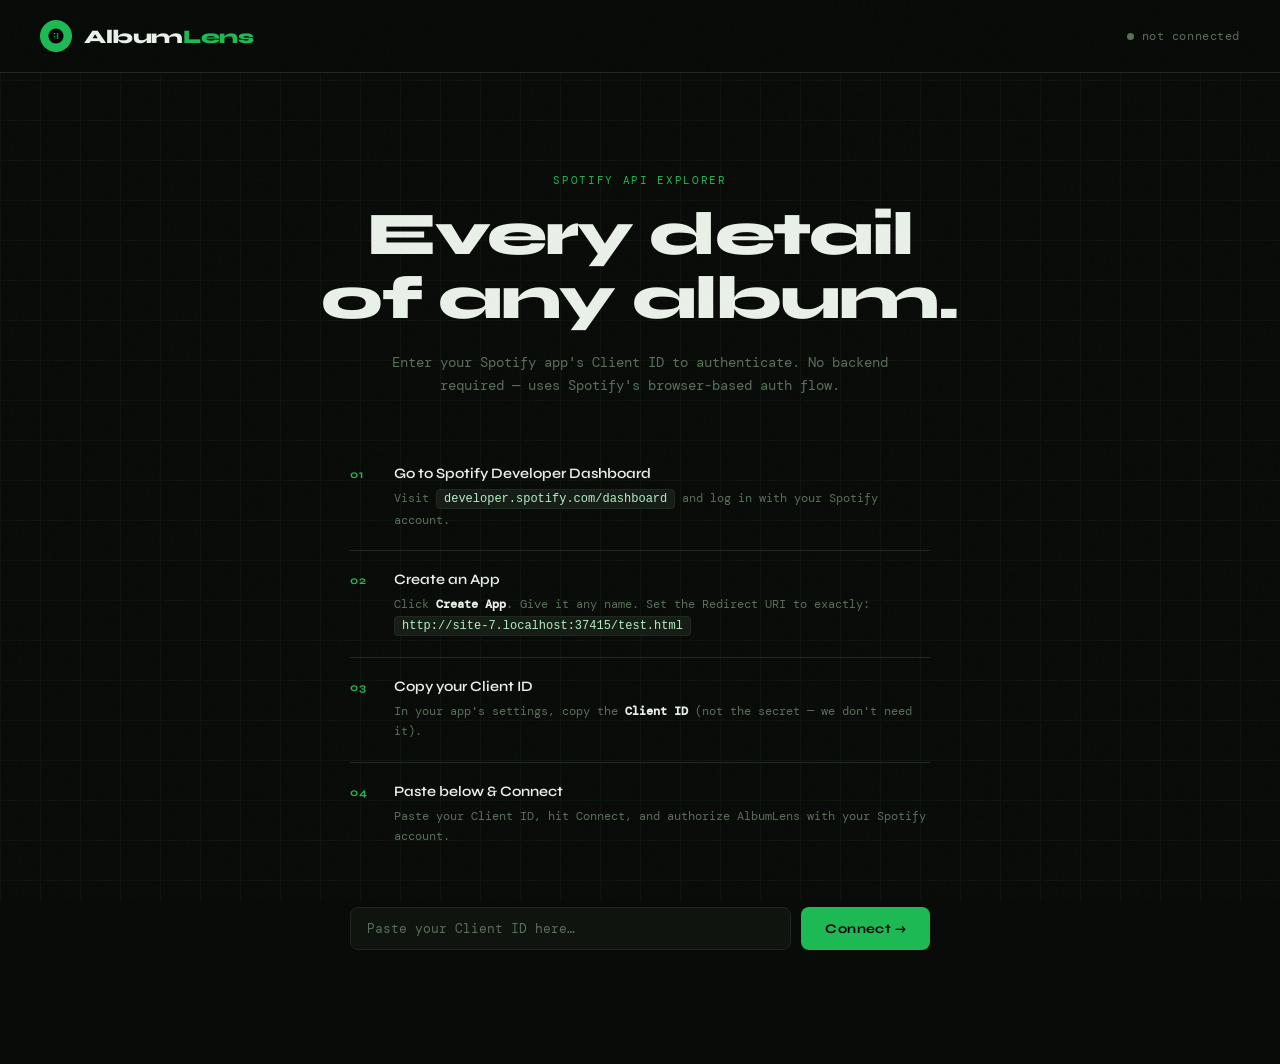
==== test.html @ a38a84e6 "testing spotify web api" ====
<!DOCTYPE html>
<html lang="en">
<head>
<meta charset="UTF-8">
<meta name="viewport" content="width=device-width, initial-scale=1.0">
<title>Album Lens — Spotify Deep Dive</title>
<link rel="preconnect" href="https://fonts.googleapis.com">
<link href="https://fonts.googleapis.com/css2?family=Syne:wght@400;600;700;800&family=DM+Mono:ital,wght@0,300;0,400;1,300&display=swap" rel="stylesheet">
<style>
  :root {
    --green: #1DB954;
    --green-dim: #158a3e;
    --bg: #080b08;
    --surface: #0f140f;
    --surface2: #161d16;
    --border: #1e281e;
    --text: #e8f0e8;
    --muted: #5a6e5a;
    --accent: #b5f0c4;
  }

  *, *::before, *::after { box-sizing: border-box; margin: 0; padding: 0; }

  body {
    font-family: 'DM Mono', monospace;
    background: var(--bg);
    color: var(--text);
    min-height: 100vh;
    overflow-x: hidden;
  }

  /* Noise overlay */
  body::before {
    content: '';
    position: fixed; inset: 0;
    background-image: url("data:image/svg+xml,%3Csvg viewBox='0 0 256 256' xmlns='http://www.w3.org/2000/svg'%3E%3Cfilter id='noise'%3E%3CfeTurbulence type='fractalNoise' baseFrequency='0.9' numOctaves='4' stitchTiles='stitch'/%3E%3C/filter%3E%3Crect width='100%25' height='100%25' filter='url(%23noise)' opacity='0.04'/%3E%3C/svg%3E");
    pointer-events: none;
    z-index: 999;
    opacity: 0.4;
  }

  .grid-bg {
    position: fixed; inset: 0;
    background-image: linear-gradient(var(--border) 1px, transparent 1px),
                      linear-gradient(90deg, var(--border) 1px, transparent 1px);
    background-size: 40px 40px;
    opacity: 0.3;
    pointer-events: none;
  }

  header {
    border-bottom: 1px solid var(--border);
    padding: 20px 40px;
    display: flex;
    align-items: center;
    gap: 12px;
    position: sticky; top: 0;
    background: rgba(8,11,8,0.92);
    backdrop-filter: blur(12px);
    z-index: 100;
  }

  .logo-mark {
    width: 32px; height: 32px;
    background: var(--green);
    border-radius: 50%;
    display: flex; align-items: center; justify-content: center;
    flex-shrink: 0;
  }

  .logo-mark svg { width: 18px; height: 18px; }

  .logo-text {
    font-family: 'Syne', sans-serif;
    font-weight: 800;
    font-size: 1.2rem;
    letter-spacing: -0.02em;
    color: var(--text);
  }

  .logo-text span { color: var(--green); }

  .auth-badge {
    margin-left: auto;
    display: flex; align-items: center; gap: 8px;
    font-size: 0.72rem;
    color: var(--muted);
    letter-spacing: 0.05em;
  }

  .dot {
    width: 7px; height: 7px;
    border-radius: 50%;
    background: var(--muted);
  }
  .dot.live { background: var(--green); animation: pulse 2s infinite; }

  @keyframes pulse {
    0%,100% { opacity: 1; }
    50% { opacity: 0.3; }
  }

  main {
    max-width: 900px;
    margin: 0 auto;
    padding: 60px 24px 100px;
    position: relative;
    z-index: 1;
  }

  /* SETUP SCREEN */
  #setup-screen {
    display: flex;
    flex-direction: column;
    align-items: center;
    text-align: center;
    padding-top: 40px;
  }

  .setup-eyebrow {
    font-size: 0.7rem;
    letter-spacing: 0.15em;
    text-transform: uppercase;
    color: var(--green);
    margin-bottom: 16px;
  }

  .setup-title {
    font-family: 'Syne', sans-serif;
    font-size: clamp(2.2rem, 6vw, 3.8rem);
    font-weight: 800;
    line-height: 1.05;
    letter-spacing: -0.03em;
    margin-bottom: 20px;
    color: var(--text);
  }

  .setup-sub {
    color: var(--muted);
    font-size: 0.85rem;
    line-height: 1.7;
    max-width: 500px;
    margin-bottom: 48px;
  }

  .steps {
    width: 100%;
    max-width: 580px;
    text-align: left;
    margin-bottom: 40px;
  }

  .step {
    display: flex;
    gap: 16px;
    padding: 20px 0;
    border-bottom: 1px solid var(--border);
    align-items: flex-start;
  }

  .step:last-child { border-bottom: none; }

  .step-num {
    font-family: 'Syne', sans-serif;
    font-size: 0.7rem;
    font-weight: 700;
    color: var(--green);
    letter-spacing: 0.1em;
    padding-top: 3px;
    flex-shrink: 0;
    width: 28px;
  }

  .step-content h3 {
    font-family: 'Syne', sans-serif;
    font-size: 0.9rem;
    font-weight: 600;
    margin-bottom: 6px;
    color: var(--text);
  }

  .step-content p {
    font-size: 0.78rem;
    color: var(--muted);
    line-height: 1.65;
  }

  .step-content code {
    background: var(--surface2);
    border: 1px solid var(--border);
    padding: 2px 7px;
    border-radius: 4px;
    color: var(--accent);
    font-size: 0.75rem;
  }

  .client-id-row {
    display: flex;
    gap: 10px;
    width: 100%;
    max-width: 580px;
    margin-bottom: 16px;
  }

  .input-field {
    flex: 1;
    background: var(--surface);
    border: 1px solid var(--border);
    color: var(--text);
    font-family: 'DM Mono', monospace;
    font-size: 0.82rem;
    padding: 12px 16px;
    border-radius: 8px;
    outline: none;
    transition: border-color 0.2s;
  }

  .input-field:focus { border-color: var(--green); }
  .input-field::placeholder { color: var(--muted); }

  .btn {
    background: var(--green);
    color: #000;
    font-family: 'Syne', sans-serif;
    font-weight: 700;
    font-size: 0.82rem;
    letter-spacing: 0.03em;
    padding: 12px 24px;
    border-radius: 8px;
    border: none;
    cursor: pointer;
    transition: background 0.15s, transform 0.1s;
    white-space: nowrap;
  }

  .btn:hover { background: #23e865; }
  .btn:active { transform: scale(0.97); }
  .btn:disabled { background: var(--muted); cursor: not-allowed; }

  .btn-outline {
    background: transparent;
    border: 1px solid var(--border);
    color: var(--text);
    font-family: 'Syne', sans-serif;
    font-weight: 600;
    font-size: 0.8rem;
    padding: 10px 20px;
    border-radius: 8px;
    cursor: pointer;
    transition: border-color 0.2s, color 0.2s;
  }

  .btn-outline:hover { border-color: var(--green); color: var(--green); }

  /* APP SCREEN */
  #app-screen { display: none; }

  .search-bar {
    display: flex;
    gap: 10px;
    margin-bottom: 48px;
  }

  .search-bar .input-field {
    font-size: 0.82rem;
    padding: 14px 18px;
  }

  /* Album Hero */
  .album-hero {
    display: grid;
    grid-template-columns: 220px 1fr;
    gap: 36px;
    margin-bottom: 48px;
    padding: 32px;
    background: var(--surface);
    border: 1px solid var(--border);
    border-radius: 16px;
    position: relative;
    overflow: hidden;
  }

  .album-hero-bg {
    position: absolute; inset: 0;
    filter: blur(80px) saturate(1.5);
    opacity: 0.12;
    background-size: cover;
    pointer-events: none;
  }

  .album-art {
    width: 220px; height: 220px;
    border-radius: 10px;
    object-fit: cover;
    box-shadow: 0 20px 60px rgba(0,0,0,0.6);
    position: relative;
    z-index: 1;
  }

  .album-meta {
    display: flex;
    flex-direction: column;
    justify-content: center;
    position: relative;
    z-index: 1;
  }

  .album-type {
    font-size: 0.68rem;
    letter-spacing: 0.15em;
    text-transform: uppercase;
    color: var(--green);
    margin-bottom: 8px;
  }

  .album-name {
    font-family: 'Syne', sans-serif;
    font-size: clamp(1.6rem, 3vw, 2.4rem);
    font-weight: 800;
    letter-spacing: -0.03em;
    line-height: 1.1;
    margin-bottom: 10px;
    color: var(--text);
  }

  .album-artist {
    font-size: 0.9rem;
    color: var(--muted);
    margin-bottom: 20px;
  }

  .album-artist a {
    color: var(--accent);
    text-decoration: none;
  }

  .album-artist a:hover { text-decoration: underline; }

  .meta-pills {
    display: flex;
    flex-wrap: wrap;
    gap: 8px;
    margin-bottom: 20px;
  }

  .pill {
    background: var(--surface2);
    border: 1px solid var(--border);
    border-radius: 100px;
    padding: 5px 12px;
    font-size: 0.72rem;
    color: var(--muted);
    letter-spacing: 0.03em;
  }

  .pill.green {
    background: rgba(29,185,84,0.1);
    border-color: rgba(29,185,84,0.3);
    color: var(--green);
  }

  .open-spotify {
    display: inline-flex;
    align-items: center;
    gap: 8px;
    background: var(--green);
    color: #000;
    text-decoration: none;
    font-family: 'Syne', sans-serif;
    font-weight: 700;
    font-size: 0.78rem;
    padding: 10px 18px;
    border-radius: 100px;
    width: fit-content;
    transition: background 0.15s;
  }

  .open-spotify:hover { background: #23e865; }

  /* Section */
  .section {
    margin-bottom: 36px;
  }

  .section-header {
    display: flex;
    align-items: center;
    gap: 12px;
    margin-bottom: 16px;
    padding-bottom: 12px;
    border-bottom: 1px solid var(--border);
  }

  .section-title {
    font-family: 'Syne', sans-serif;
    font-size: 0.8rem;
    font-weight: 700;
    letter-spacing: 0.1em;
    text-transform: uppercase;
    color: var(--text);
  }

  .section-count {
    font-size: 0.7rem;
    color: var(--muted);
    margin-left: auto;
  }

  /* Stat grid */
  .stat-grid {
    display: grid;
    grid-template-columns: repeat(auto-fill, minmax(160px, 1fr));
    gap: 12px;
  }

  .stat-card {
    background: var(--surface);
    border: 1px solid var(--border);
    border-radius: 10px;
    padding: 16px;
  }

  .stat-label {
    font-size: 0.65rem;
    letter-spacing: 0.1em;
    text-transform: uppercase;
    color: var(--muted);
    margin-bottom: 6px;
  }

  .stat-value {
    font-family: 'Syne', sans-serif;
    font-size: 1.4rem;
    font-weight: 700;
    color: var(--text);
  }

  .stat-value.green { color: var(--green); }

  /* Track list */
  .track-list { display: flex; flex-direction: column; gap: 2px; }

  .track-row {
    display: grid;
    grid-template-columns: 32px 1fr auto auto;
    align-items: center;
    gap: 12px;
    padding: 10px 14px;
    border-radius: 8px;
    transition: background 0.15s;
    cursor: default;
  }

  .track-row:hover { background: var(--surface2); }

  .track-num {
    font-size: 0.72rem;
    color: var(--muted);
    text-align: center;
  }

  .track-info { min-width: 0; }

  .track-name {
    font-size: 0.82rem;
    font-weight: 400;
    color: var(--text);
    white-space: nowrap;
    overflow: hidden;
    text-overflow: ellipsis;
    margin-bottom: 2px;
  }

  .track-artists {
    font-size: 0.7rem;
    color: var(--muted);
    white-space: nowrap;
    overflow: hidden;
    text-overflow: ellipsis;
  }

  .track-explicit {
    background: var(--muted);
    color: var(--bg);
    font-size: 0.55rem;
    font-weight: 700;
    padding: 2px 5px;
    border-radius: 3px;
    letter-spacing: 0.05em;
  }

  .track-duration {
    font-size: 0.72rem;
    color: var(--muted);
    white-space: nowrap;
  }

  /* Popularity bar */
  .popularity-bar {
    height: 3px;
    background: var(--border);
    border-radius: 2px;
    overflow: hidden;
    margin-top: 4px;
  }

  .popularity-fill {
    height: 100%;
    background: var(--green);
    border-radius: 2px;
    transition: width 0.6s ease;
  }

  /* Copyright / labels */
  .label-list { display: flex; flex-direction: column; gap: 8px; }

  .label-item {
    font-size: 0.75rem;
    color: var(--muted);
    padding: 10px 14px;
    background: var(--surface);
    border: 1px solid var(--border);
    border-radius: 8px;
  }

  /* Loading state */
  .loading-wrap {
    display: flex;
    flex-direction: column;
    align-items: center;
    justify-content: center;
    padding: 60px;
    gap: 16px;
    color: var(--muted);
    font-size: 0.8rem;
  }

  .spinner {
    width: 36px; height: 36px;
    border: 2px solid var(--border);
    border-top-color: var(--green);
    border-radius: 50%;
    animation: spin 0.7s linear infinite;
  }

  @keyframes spin { to { transform: rotate(360deg); } }

  /* Error */
  .error-box {
    background: rgba(255,60,60,0.08);
    border: 1px solid rgba(255,60,60,0.25);
    color: #ff7070;
    padding: 14px 18px;
    border-radius: 10px;
    font-size: 0.8rem;
    margin-bottom: 24px;
  }

  /* Artist cards */
  .artist-grid {
    display: flex;
    flex-wrap: wrap;
    gap: 12px;
  }

  .artist-chip {
    display: flex;
    align-items: center;
    gap: 10px;
    background: var(--surface);
    border: 1px solid var(--border);
    border-radius: 100px;
    padding: 8px 16px 8px 8px;
    text-decoration: none;
    transition: border-color 0.2s;
  }

  .artist-chip:hover { border-color: var(--green); }

  .artist-avatar {
    width: 32px; height: 32px;
    border-radius: 50%;
    object-fit: cover;
    background: var(--surface2);
  }

  .artist-chip-name {
    font-size: 0.8rem;
    color: var(--text);
  }

  /* Image grid */
  .img-grid {
    display: grid;
    grid-template-columns: repeat(auto-fill, minmax(120px, 1fr));
    gap: 10px;
  }

  .img-grid-item {
    aspect-ratio: 1;
    border-radius: 8px;
    overflow: hidden;
    position: relative;
  }

  .img-grid-item img {
    width: 100%; height: 100%;
    object-fit: cover;
  }

  .img-dim {
    position: absolute;
    bottom: 0; left: 0; right: 0;
    background: rgba(0,0,0,0.7);
    font-size: 0.6rem;
    color: var(--muted);
    padding: 4px 6px;
    text-align: center;
  }

  /* Raw JSON */
  .json-toggle {
    display: flex;
    align-items: center;
    gap: 8px;
    font-size: 0.75rem;
    color: var(--muted);
    cursor: pointer;
    padding: 10px 0;
    border: none;
    background: none;
    transition: color 0.2s;
  }

  .json-toggle:hover { color: var(--text); }

  .json-block {
    background: var(--surface);
    border: 1px solid var(--border);
    border-radius: 10px;
    padding: 20px;
    font-size: 0.72rem;
    color: var(--accent);
    overflow-x: auto;
    max-height: 400px;
    overflow-y: auto;
    white-space: pre;
    display: none;
  }

  @media (max-width: 600px) {
    header { padding: 16px 20px; }
    main { padding: 36px 16px 80px; }
    .album-hero { grid-template-columns: 1fr; }
    .album-art { width: 100%; height: auto; aspect-ratio: 1; }
    .stat-grid { grid-template-columns: repeat(2, 1fr); }
  }

  /* Transitions */
  .fade-in {
    animation: fadeIn 0.4s ease;
  }

  @keyframes fadeIn {
    from { opacity: 0; transform: translateY(12px); }
    to   { opacity: 1; transform: translateY(0); }
  }
</style>
</head>
<body>

<div class="grid-bg"></div>

<header>
  <div class="logo-mark">
    <svg viewBox="0 0 24 24" fill="black"><path d="M12 2C6.48 2 2 6.48 2 12s4.48 10 10 10 10-4.48 10-10S17.52 2 12 2zm-1 14H9V8h2v8zm4 0h-2V8h2v8z"/><path d="M8 10.5C9.38 9.57 11.5 9 14 9v2c-2 0-3.7.5-5 1.5V10.5zm0 4c1.38-.93 3.5-1.5 6-1.5v2c-2.5 0-4.62.57-6 1.5V14.5z"/></svg>
  </div>
  <span class="logo-text">Album<span>Lens</span></span>
  <div class="auth-badge">
    <div class="dot" id="status-dot"></div>
    <span id="status-text">not connected</span>
    <button class="btn-outline" id="logout-btn" style="display:none;margin-left:8px;font-size:0.7rem;padding:6px 14px;" onclick="logout()">Disconnect</button>
  </div>
</header>

<main>
  <!-- SETUP SCREEN -->
  <div id="setup-screen">
    <div class="setup-eyebrow">Spotify API Explorer</div>
    <h1 class="setup-title">Every detail<br>of any album.</h1>
    <p class="setup-sub">Enter your Spotify app's Client ID to authenticate. No backend required — uses Spotify's browser-based auth flow.</p>

    <div class="steps">
      <div class="step">
        <div class="step-num">01</div>
        <div class="step-content">
          <h3>Go to Spotify Developer Dashboard</h3>
          <p>Visit <code>developer.spotify.com/dashboard</code> and log in with your Spotify account.</p>
        </div>
      </div>
      <div class="step">
        <div class="step-num">02</div>
        <div class="step-content">
          <h3>Create an App</h3>
          <p>Click <strong style="color:var(--text)">Create App</strong>. Give it any name. Set the Redirect URI to exactly: <code id="redirect-uri-display"></code></p>
        </div>
      </div>
      <div class="step">
        <div class="step-num">03</div>
        <div class="step-content">
          <h3>Copy your Client ID</h3>
          <p>In your app's settings, copy the <strong style="color:var(--text)">Client ID</strong> (not the secret — we don't need it).</p>
        </div>
      </div>
      <div class="step">
        <div class="step-num">04</div>
        <div class="step-content">
          <h3>Paste below & Connect</h3>
          <p>Paste your Client ID, hit Connect, and authorize AlbumLens with your Spotify account.</p>
        </div>
      </div>
    </div>

    <div class="client-id-row">
      <input class="input-field" type="text" id="client-id-input" placeholder="Paste your Client ID here…" />
      <button class="btn" onclick="startAuth()">Connect →</button>
    </div>
    <div id="setup-error"></div>
  </div>

  <!-- APP SCREEN -->
  <div id="app-screen">
    <div class="search-bar">
      <input class="input-field" type="text" id="album-url-input" placeholder="Paste Spotify album link or URI…" />
      <button class="btn" id="search-btn" onclick="lookupAlbum()">Look Up</button>
    </div>
    <div id="error-display"></div>
    <div id="album-output"></div>
  </div>
</main>

<script>
// ─── Config ───────────────────────────────────────────────────────────────────
const REDIRECT_URI = window.location.href.split('?')[0].split('#')[0];
document.getElementById('redirect-uri-display').textContent = REDIRECT_URI;

let accessToken = null;

// ─── Auth ──────────────────────────────────────────────────────────────────────
function getClientId() {
  return localStorage.getItem('spotify_client_id') || '';
}

function startAuth() {
  const clientId = document.getElementById('client-id-input').value.trim();
  if (!clientId || clientId.length < 20) {
    showSetupError('Please enter a valid Client ID.');
    return;
  }
  localStorage.setItem('spotify_client_id', clientId);

  const scopes = 'user-read-private user-read-email';
  const params = new URLSearchParams({
    client_id: clientId,
    response_type: 'token',
    redirect_uri: REDIRECT_URI,
    scope: scopes,
    show_dialog: 'true'
  });
  window.location.href = `https://accounts.spotify.com/authorize?${params}`;
}

function parseHash() {
  const hash = window.location.hash.substring(1);
  const params = new URLSearchParams(hash);
  return {
    token: params.get('access_token'),
    expires: params.get('expires_in')
  };
}

function logout() {
  localStorage.removeItem('spotify_access_token');
  localStorage.removeItem('spotify_token_expiry');
  accessToken = null;
  showSetupScreen();
}

function showSetupError(msg) {
  document.getElementById('setup-error').innerHTML = `<div class="error-box">${msg}</div>`;
}

// ─── Screen Management ─────────────────────────────────────────────────────────
function showSetupScreen() {
  document.getElementById('setup-screen').style.display = 'flex';
  document.getElementById('app-screen').style.display = 'none';
  document.getElementById('status-dot').className = 'dot';
  document.getElementById('status-text').textContent = 'not connected';
  document.getElementById('logout-btn').style.display = 'none';
  const savedId = getClientId();
  if (savedId) document.getElementById('client-id-input').value = savedId;
}

function showAppScreen() {
  document.getElementById('setup-screen').style.display = 'none';
  document.getElementById('app-screen').style.display = 'block';
  document.getElementById('status-dot').className = 'dot live';
  document.getElementById('status-text').textContent = 'connected';
  document.getElementById('logout-btn').style.display = 'inline-block';
}

// ─── API ───────────────────────────────────────────────────────────────────────
async function spotifyFetch(endpoint) {
  const res = await fetch(`https://api.spotify.com/v1${endpoint}`, {
    headers: { Authorization: `Bearer ${accessToken}` }
  });
  if (!res.ok) throw new Error(`Spotify API error ${res.status}: ${await res.text()}`);
  return res.json();
}

function extractAlbumId(input) {
  input = input.trim();
  // URI format: spotify:album:ID
  const uriMatch = input.match(/spotify:album:([A-Za-z0-9]+)/);
  if (uriMatch) return uriMatch[1];
  // URL format: open.spotify.com/album/ID
  const urlMatch = input.match(/spotify\.com\/album\/([A-Za-z0-9]+)/);
  if (urlMatch) return urlMatch[1];
  // Raw ID (22 chars alphanumeric)
  if (/^[A-Za-z0-9]{22}$/.test(input)) return input;
  return null;
}

async function lookupAlbum() {
  const input = document.getElementById('album-url-input').value.trim();
  const albumId = extractAlbumId(input);
  const errEl = document.getElementById('error-display');
  const outEl = document.getElementById('album-output');

  errEl.innerHTML = '';
  if (!albumId) {
    errEl.innerHTML = '<div class="error-box">Couldn\'t parse that link. Paste a Spotify album URL or URI.</div>';
    return;
  }

  outEl.innerHTML = '<div class="loading-wrap"><div class="spinner"></div><span>Fetching from Spotify…</span></div>';

  try {
    // Fetch album + tracks
    const [album, tracksData] = await Promise.all([
      spotifyFetch(`/albums/${albumId}`),
      spotifyFetch(`/albums/${albumId}/tracks?limit=50`)
    ]);

    // Get full track objects for popularity
    const trackIds = tracksData.items.map(t => t.id).join(',');
    const fullTracks = trackIds ? await spotifyFetch(`/tracks?ids=${trackIds}`) : { tracks: [] };

    renderAlbum(album, tracksData, fullTracks.tracks || []);
  } catch(e) {
    outEl.innerHTML = '';
    errEl.innerHTML = `<div class="error-box">${e.message}</div>`;
  }
}

// ─── Render ────────────────────────────────────────────────────────────────────
function msToTime(ms) {
  const totalSec = Math.floor(ms / 1000);
  const m = Math.floor(totalSec / 60);
  const s = String(totalSec % 60).padStart(2, '0');
  return `${m}:${s}`;
}

function totalDuration(tracks) {
  const ms = tracks.reduce((a, t) => a + (t.duration_ms || 0), 0);
  const totalMin = Math.floor(ms / 60000);
  const h = Math.floor(totalMin / 60);
  const m = totalMin % 60;
  return h > 0 ? `${h}h ${m}m` : `${m}m`;
}

function avgPopularity(tracks) {
  if (!tracks.length) return 0;
  return Math.round(tracks.reduce((a,t) => a + (t.popularity||0), 0) / tracks.length);
}

function renderAlbum(album, tracksData, fullTracks) {
  const out = document.getElementById('album-output');
  const tracks = tracksData.items;
  const coverUrl = album.images?.[0]?.url || '';

  let html = `<div class="fade-in">`;

  // ── Hero ──
  html += `
  <div class="album-hero">
    <div class="album-hero-bg" style="background-image:url('${coverUrl}')"></div>
    ${coverUrl ? `<img class="album-art" src="${coverUrl}" alt="${escape(album.name)}">` : ''}
    <div class="album-meta">
      <div class="album-type">${album.album_type?.toUpperCase() || 'ALBUM'}</div>
      <div class="album-name">${album.name}</div>
      <div class="album-artist">
        by ${album.artists?.map(a => `<a href="${a.external_urls?.spotify}" target="_blank">${a.name}</a>`).join(', ')}
      </div>
      <div class="meta-pills">
        <span class="pill">${album.release_date}</span>
        <span class="pill">${tracks.length} track${tracks.length !== 1 ? 's' : ''}</span>
        ${album.label ? `<span class="pill">${album.label}</span>` : ''}
        ${album.explicit ? '<span class="pill green">EXPLICIT</span>' : ''}
        ${album.total_tracks > tracks.length ? `<span class="pill">${album.total_tracks} total (multi-disc)</span>` : ''}
      </div>
      <a class="open-spotify" href="${album.external_urls?.spotify}" target="_blank">
        <svg width="16" height="16" viewBox="0 0 24 24" fill="currentColor"><path d="M12 0C5.4 0 0 5.4 0 12s5.4 12 12 12 12-5.4 12-12S18.66 0 12 0zm5.521 17.34c-.24.359-.66.48-1.021.24-2.82-1.74-6.36-2.101-10.561-1.141-.418.122-.779-.179-.899-.539-.12-.421.18-.78.54-.9 4.56-1.021 8.52-.6 11.64 1.32.42.18.479.659.301 1.02zm1.44-3.3c-.301.42-.841.6-1.262.3-3.239-1.98-8.159-2.58-11.939-1.38-.479.12-1.02-.12-1.14-.6-.12-.48.12-1.021.6-1.141C9.6 9.9 15 10.561 18.72 12.84c.361.181.54.78.241 1.2zm.12-3.36C15.24 8.4 8.82 8.16 5.16 9.301c-.6.179-1.2-.181-1.38-.721-.18-.601.18-1.2.72-1.381 4.26-1.26 11.28-1.02 15.721 1.621.539.3.719 1.02.419 1.56-.299.421-1.02.599-1.559.3z"/></svg>
        Open in Spotify
      </a>
    </div>
  </div>`;

  // ── Stats ──
  html += `
  <div class="section">
    <div class="section-header"><div class="section-title">At a Glance</div></div>
    <div class="stat-grid">
      <div class="stat-card">
        <div class="stat-label">Release Date</div>
        <div class="stat-value" style="font-size:1rem">${album.release_date}</div>
      </div>
      <div class="stat-card">
        <div class="stat-label">Tracks</div>
        <div class="stat-value green">${album.total_tracks}</div>
      </div>
      <div class="stat-card">
        <div class="stat-label">Total Duration</div>
        <div class="stat-value" style="font-size:1.1rem">${totalDuration(fullTracks.length ? fullTracks : tracks)}</div>
      </div>
      ${fullTracks.length ? `<div class="stat-card">
        <div class="stat-label">Avg. Popularity</div>
        <div class="stat-value green">${avgPopularity(fullTracks)}<span style="font-size:0.7rem;color:var(--muted)">/100</span></div>
      </div>` : ''}
      <div class="stat-card">
        <div class="stat-label">Markets</div>
        <div class="stat-value">${album.available_markets?.length || '—'}</div>
      </div>
      <div class="stat-card">
        <div class="stat-label">Album ID</div>
        <div class="stat-value" style="font-size:0.65rem;letter-spacing:0.02em;word-break:break-all">${album.id}</div>
      </div>
    </div>
  </div>`;

  // ── Tracks ──
  html += `
  <div class="section">
    <div class="section-header">
      <div class="section-title">Tracklist</div>
      <div class="section-count">${tracks.length} tracks</div>
    </div>
    <div class="track-list">`;

  tracks.forEach((t, i) => {
    const full = fullTracks.find(f => f?.id === t.id);
    const pop = full?.popularity ?? null;
    html += `
    <div class="track-row">
      <div class="track-num">${t.track_number}</div>
      <div class="track-info">
        <div class="track-name">${t.name}</div>
        <div class="track-artists">${t.artists?.map(a=>a.name).join(', ')}</div>
        ${pop !== null ? `<div class="popularity-bar"><div class="popularity-fill" style="width:${pop}%"></div></div>` : ''}
      </div>
      ${t.explicit ? '<span class="track-explicit">E</span>' : '<span></span>'}
      <div class="track-duration">${msToTime(t.duration_ms)}</div>
    </div>`;
  });

  html += `</div></div>`;

  // ── Artists ──
  if (album.artists?.length) {
    html += `
    <div class="section">
      <div class="section-header"><div class="section-title">Artists</div></div>
      <div class="artist-grid">`;
    album.artists.forEach(a => {
      html += `
      <a class="artist-chip" href="${a.external_urls?.spotify}" target="_blank">
        <div class="artist-avatar" style="background:var(--surface2);display:flex;align-items:center;justify-content:center;font-size:0.7rem;color:var(--muted)">♪</div>
        <span class="artist-chip-name">${a.name}</span>
      </a>`;
    });
    html += `</div></div>`;
  }

  // ── Cover Art Sizes ──
  if (album.images?.length) {
    html += `
    <div class="section">
      <div class="section-header"><div class="section-title">Cover Art</div><div class="section-count">${album.images.length} sizes</div></div>
      <div class="img-grid">`;
    album.images.forEach(img => {
      html += `
      <div class="img-grid-item">
        <img src="${img.url}" alt="cover art" loading="lazy">
        <div class="img-dim">${img.width}×${img.height}</div>
      </div>`;
    });
    html += `</div></div>`;
  }

  // ── Copyrights ──
  if (album.copyrights?.length) {
    html += `
    <div class="section">
      <div class="section-header"><div class="section-title">Copyrights</div></div>
      <div class="label-list">`;
    album.copyrights.forEach(c => {
      html += `<div class="label-item"><span style="color:var(--text)">${c.type === 'C' ? '©' : '℗'}</span> ${c.text}</div>`;
    });
    html += `</div></div>`;
  }

  // ── External IDs ──
  if (album.external_ids && Object.keys(album.external_ids).length) {
    html += `
    <div class="section">
      <div class="section-header"><div class="section-title">External IDs</div></div>
      <div class="stat-grid">`;
    for (const [k, v] of Object.entries(album.external_ids)) {
      html += `<div class="stat-card"><div class="stat-label">${k.toUpperCase()}</div><div class="stat-value" style="font-size:0.8rem;word-break:break-all">${v}</div></div>`;
    }
    html += `</div></div>`;
  }

  // ── Genres ──
  if (album.genres?.length) {
    html += `
    <div class="section">
      <div class="section-header"><div class="section-title">Genres</div></div>
      <div style="display:flex;flex-wrap:wrap;gap:8px;">
        ${album.genres.map(g => `<span class="pill">${g}</span>`).join('')}
      </div>
    </div>`;
  }

  // ── Raw JSON ──
  html += `
  <div class="section">
    <div class="section-header"><div class="section-title">Raw API Response</div></div>
    <button class="json-toggle" onclick="toggleJson(this)">
      <svg width="14" height="14" viewBox="0 0 24 24" fill="currentColor"><path d="M9.4 16.6L4.8 12l4.6-4.6L8 6l-6 6 6 6 1.4-1.4zm5.2 0l4.6-4.6-4.6-4.6L16 6l6 6-6 6-1.4-1.4z"/></svg>
      Show raw JSON
    </button>
    <pre class="json-block" id="raw-json">${JSON.stringify(album, null, 2)}</pre>
  </div>`;

  html += `</div>`;
  out.innerHTML = html;
}

function toggleJson(btn) {
  const block = document.getElementById('raw-json');
  const showing = block.style.display === 'block';
  block.style.display = showing ? 'none' : 'block';
  btn.innerHTML = showing
    ? '<svg width="14" height="14" viewBox="0 0 24 24" fill="currentColor"><path d="M9.4 16.6L4.8 12l4.6-4.6L8 6l-6 6 6 6 1.4-1.4zm5.2 0l4.6-4.6-4.6-4.6L16 6l6 6-6 6-1.4-1.4z"/></svg> Show raw JSON'
    : '<svg width="14" height="14" viewBox="0 0 24 24" fill="currentColor"><path d="M9.4 16.6L4.8 12l4.6-4.6L8 6l-6 6 6 6 1.4-1.4zm5.2 0l4.6-4.6-4.6-4.6L16 6l6 6-6 6-1.4-1.4z"/></svg> Hide raw JSON';
}

// ─── Enter key support ────────────────────────────────────────────────────────
document.addEventListener('DOMContentLoaded', () => {
  document.getElementById('album-url-input')?.addEventListener('keydown', e => {
    if (e.key === 'Enter') lookupAlbum();
  });
  document.getElementById('client-id-input')?.addEventListener('keydown', e => {
    if (e.key === 'Enter') startAuth();
  });
});

// ─── Init ──────────────────────────────────────────────────────────────────────
(function init() {
  // Check for token in URL hash (after OAuth redirect)
  const { token, expires } = parseHash();
  if (token) {
    accessToken = token;
    localStorage.setItem('spotify_access_token', token);
    const expiry = Date.now() + parseInt(expires || 3600) * 1000;
    localStorage.setItem('spotify_token_expiry', expiry);
    // Clean URL
    history.replaceState(null, '', window.location.pathname);
    showAppScreen();
    return;
  }

  // Check for stored token
  const stored = localStorage.getItem('spotify_access_token');
  const expiry = parseInt(localStorage.getItem('spotify_token_expiry') || '0');
  if (stored && Date.now() < expiry) {
    accessToken = stored;
    showAppScreen();
    return;
  }

  showSetupScreen();
})();
</script>
</body>
</html>
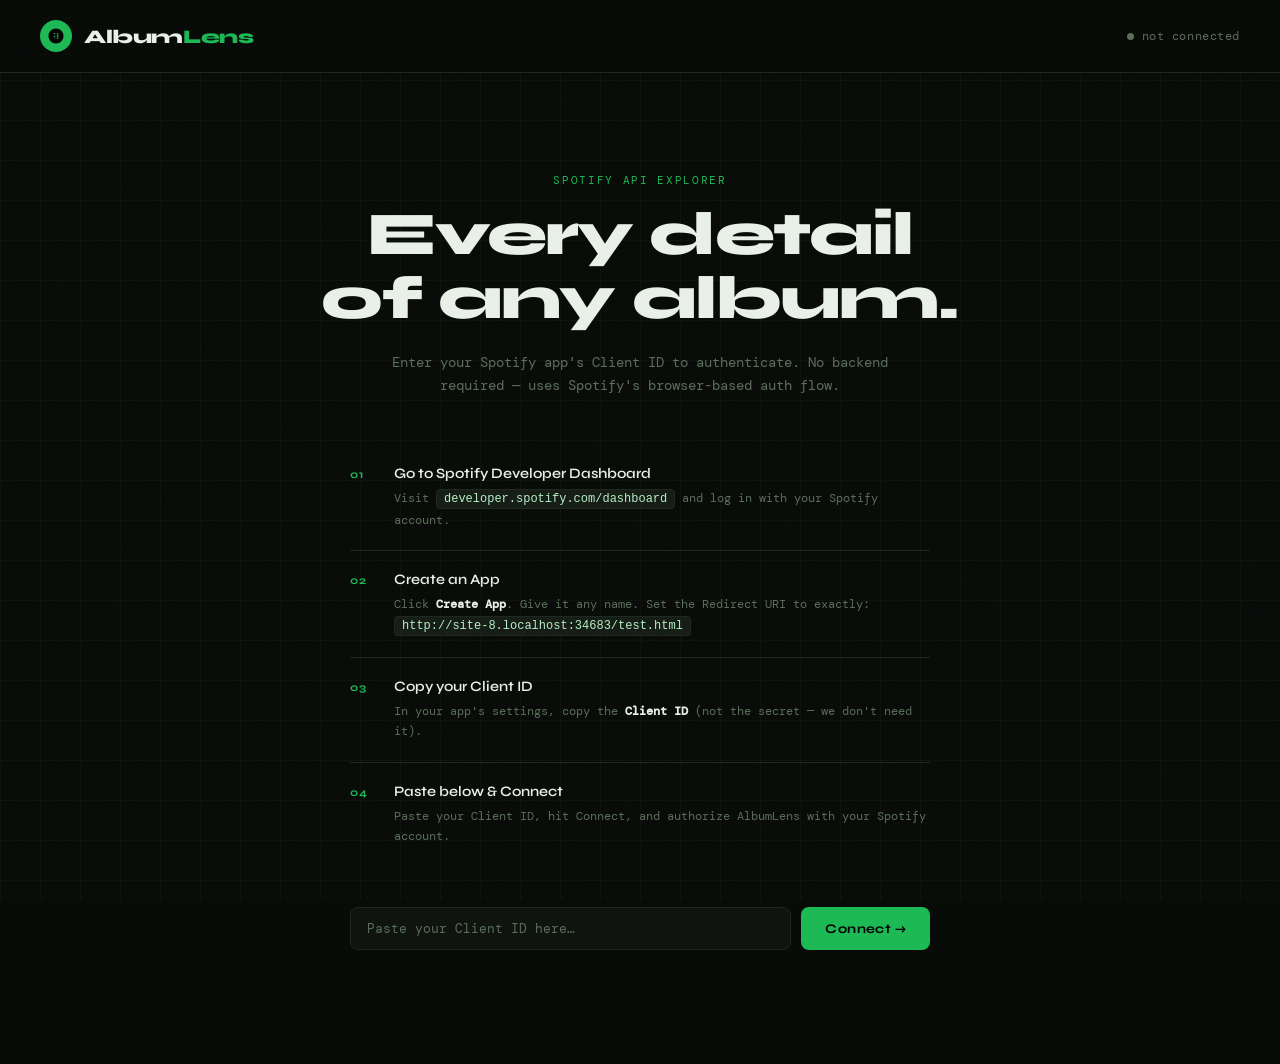
==== commit 4f54f047: "test2" ====
--- a/test.html
+++ b/test.html
@@ -724,6 +724,7 @@
     <div class="client-id-row">
       <input class="input-field" type="text" id="client-id-input" placeholder="Paste your Client ID here…" />
       <button class="btn" onclick="startAuth()">Connect →</button>
+
     </div>
     <div id="setup-error"></div>
   </div>
@@ -746,12 +747,26 @@
 
 let accessToken = null;
 
+// ─── PKCE Helpers ─────────────────────────────────────────────────────────────
+function generateRandomString(length) {
+  const chars = 'ABCDEFGHIJKLMNOPQRSTUVWXYZabcdefghijklmnopqrstuvwxyz0123456789';
+  const arr = crypto.getRandomValues(new Uint8Array(length));
+  return Array.from(arr).map(b => chars[b % chars.length]).join('');
+}
+
+async function generateCodeChallenge(verifier) {
+  const enc = new TextEncoder().encode(verifier);
+  const digest = await crypto.subtle.digest('SHA-256', enc);
+  return btoa(String.fromCharCode(...new Uint8Array(digest)))
+    .replace(/\+/g, '-').replace(/\//g, '_').replace(/=+$/, '');
+}
+
 // ─── Auth ──────────────────────────────────────────────────────────────────────
 function getClientId() {
   return localStorage.getItem('spotify_client_id') || '';
 }
 
-function startAuth() {
+async function startAuth() {
   const clientId = document.getElementById('client-id-input').value.trim();
   if (!clientId || clientId.length < 20) {
     showSetupError('Please enter a valid Client ID.');
@@ -759,29 +774,45 @@
   }
   localStorage.setItem('spotify_client_id', clientId);
 
+  const verifier = generateRandomString(64);
+  const challenge = await generateCodeChallenge(verifier);
+  localStorage.setItem('pkce_verifier', verifier);
+
   const scopes = 'user-read-private user-read-email';
   const params = new URLSearchParams({
     client_id: clientId,
-    response_type: 'token',
+    response_type: 'code',
     redirect_uri: REDIRECT_URI,
     scope: scopes,
-    show_dialog: 'true'
+    code_challenge_method: 'S256',
+    code_challenge: challenge,
   });
   window.location.href = `https://accounts.spotify.com/authorize?${params}`;
 }
 
-function parseHash() {
-  const hash = window.location.hash.substring(1);
-  const params = new URLSearchParams(hash);
-  return {
-    token: params.get('access_token'),
-    expires: params.get('expires_in')
-  };
+async function exchangeCodeForToken(code) {
+  const clientId = getClientId();
+  const verifier = localStorage.getItem('pkce_verifier');
+  const body = new URLSearchParams({
+    grant_type: 'authorization_code',
+    code,
+    redirect_uri: REDIRECT_URI,
+    client_id: clientId,
+    code_verifier: verifier,
+  });
+  const res = await fetch('https://accounts.spotify.com/api/token', {
+    method: 'POST',
+    headers: { 'Content-Type': 'application/x-www-form-urlencoded' },
+    body,
+  });
+  if (!res.ok) throw new Error('Token exchange failed: ' + await res.text());
+  return res.json();
 }
 
 function logout() {
   localStorage.removeItem('spotify_access_token');
   localStorage.removeItem('spotify_token_expiry');
+  localStorage.removeItem('pkce_verifier');
   accessToken = null;
   showSetupScreen();
 }
@@ -1077,21 +1108,36 @@
 });
 
 // ─── Init ──────────────────────────────────────────────────────────────────────
-(function init() {
-  // Check for token in URL hash (after OAuth redirect)
-  const { token, expires } = parseHash();
-  if (token) {
-    accessToken = token;
-    localStorage.setItem('spotify_access_token', token);
-    const expiry = Date.now() + parseInt(expires || 3600) * 1000;
-    localStorage.setItem('spotify_token_expiry', expiry);
-    // Clean URL
+async function init() {
+  // Check for PKCE auth code in URL query params (after OAuth redirect)
+  const urlParams = new URLSearchParams(window.location.search);
+  const code = urlParams.get('code');
+  const error = urlParams.get('error');
+
+  if (error) {
     history.replaceState(null, '', window.location.pathname);
-    showAppScreen();
+    showSetupScreen();
+    showSetupError('Spotify authorization was denied.');
     return;
   }
 
-  // Check for stored token
+  if (code) {
+    history.replaceState(null, '', window.location.pathname);
+    try {
+      const data = await exchangeCodeForToken(code);
+      accessToken = data.access_token;
+      localStorage.setItem('spotify_access_token', data.access_token);
+      const expiry = Date.now() + (data.expires_in || 3600) * 1000;
+      localStorage.setItem('spotify_token_expiry', expiry);
+      showAppScreen();
+    } catch(e) {
+      showSetupScreen();
+      showSetupError('Failed to get token: ' + e.message);
+    }
+    return;
+  }
+
+  // Check for stored valid token
   const stored = localStorage.getItem('spotify_access_token');
   const expiry = parseInt(localStorage.getItem('spotify_token_expiry') || '0');
   if (stored && Date.now() < expiry) {
@@ -1101,7 +1147,9 @@
   }
 
   showSetupScreen();
-})();
+}
+
+init();
 </script>
 </body>
 </html>
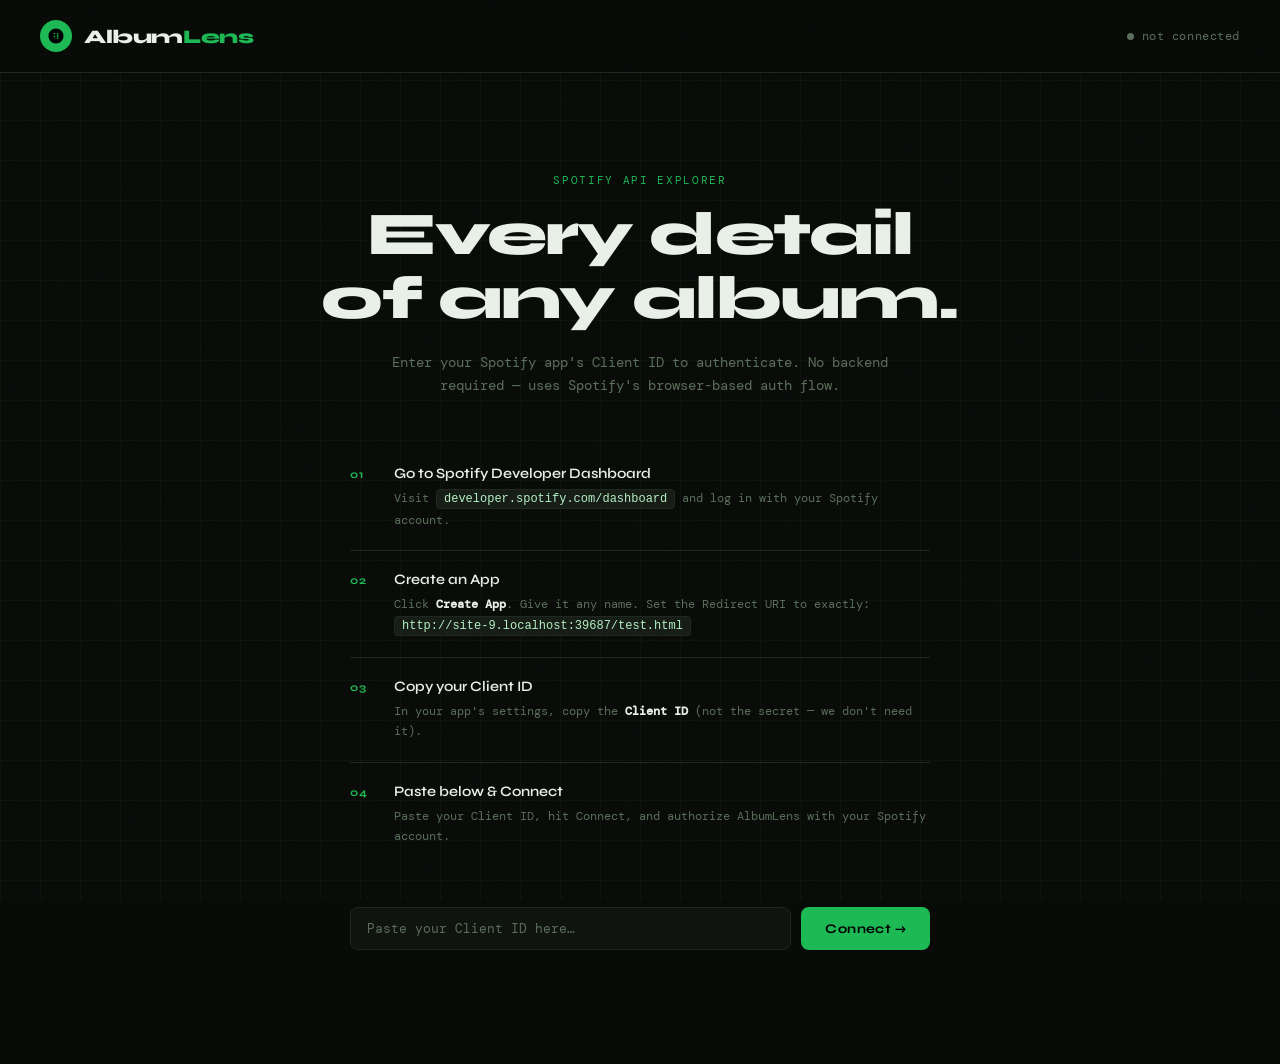
==== commit 90b02c35: "test2" ====
--- a/test.html
+++ b/test.html
@@ -877,17 +877,13 @@
   outEl.innerHTML = '<div class="loading-wrap"><div class="spinner"></div><span>Fetching from Spotify…</span></div>';
 
   try {
-    // Fetch album + tracks
+    // Fetch album + tracks (no batch /tracks call — restricted in dev mode)
     const [album, tracksData] = await Promise.all([
       spotifyFetch(`/albums/${albumId}`),
       spotifyFetch(`/albums/${albumId}/tracks?limit=50`)
     ]);
 
-    // Get full track objects for popularity
-    const trackIds = tracksData.items.map(t => t.id).join(',');
-    const fullTracks = trackIds ? await spotifyFetch(`/tracks?ids=${trackIds}`) : { tracks: [] };
-
-    renderAlbum(album, tracksData, fullTracks.tracks || []);
+    renderAlbum(album, tracksData, []);
   } catch(e) {
     outEl.innerHTML = '';
     errEl.innerHTML = `<div class="error-box">${e.message}</div>`;
@@ -936,7 +932,6 @@
       <div class="meta-pills">
         <span class="pill">${album.release_date}</span>
         <span class="pill">${tracks.length} track${tracks.length !== 1 ? 's' : ''}</span>
-        ${album.label ? `<span class="pill">${album.label}</span>` : ''}
         ${album.explicit ? '<span class="pill green">EXPLICIT</span>' : ''}
         ${album.total_tracks > tracks.length ? `<span class="pill">${album.total_tracks} total (multi-disc)</span>` : ''}
       </div>
@@ -964,14 +959,6 @@
         <div class="stat-label">Total Duration</div>
         <div class="stat-value" style="font-size:1.1rem">${totalDuration(fullTracks.length ? fullTracks : tracks)}</div>
       </div>
-      ${fullTracks.length ? `<div class="stat-card">
-        <div class="stat-label">Avg. Popularity</div>
-        <div class="stat-value green">${avgPopularity(fullTracks)}<span style="font-size:0.7rem;color:var(--muted)">/100</span></div>
-      </div>` : ''}
-      <div class="stat-card">
-        <div class="stat-label">Markets</div>
-        <div class="stat-value">${album.available_markets?.length || '—'}</div>
-      </div>
       <div class="stat-card">
         <div class="stat-label">Album ID</div>
         <div class="stat-value" style="font-size:0.65rem;letter-spacing:0.02em;word-break:break-all">${album.id}</div>
@@ -1050,18 +1037,6 @@
     html += `</div></div>`;
   }
 
-  // ── External IDs ──
-  if (album.external_ids && Object.keys(album.external_ids).length) {
-    html += `
-    <div class="section">
-      <div class="section-header"><div class="section-title">External IDs</div></div>
-      <div class="stat-grid">`;
-    for (const [k, v] of Object.entries(album.external_ids)) {
-      html += `<div class="stat-card"><div class="stat-label">${k.toUpperCase()}</div><div class="stat-value" style="font-size:0.8rem;word-break:break-all">${v}</div></div>`;
-    }
-    html += `</div></div>`;
-  }
-
   // ── Genres ──
   if (album.genres?.length) {
     html += `
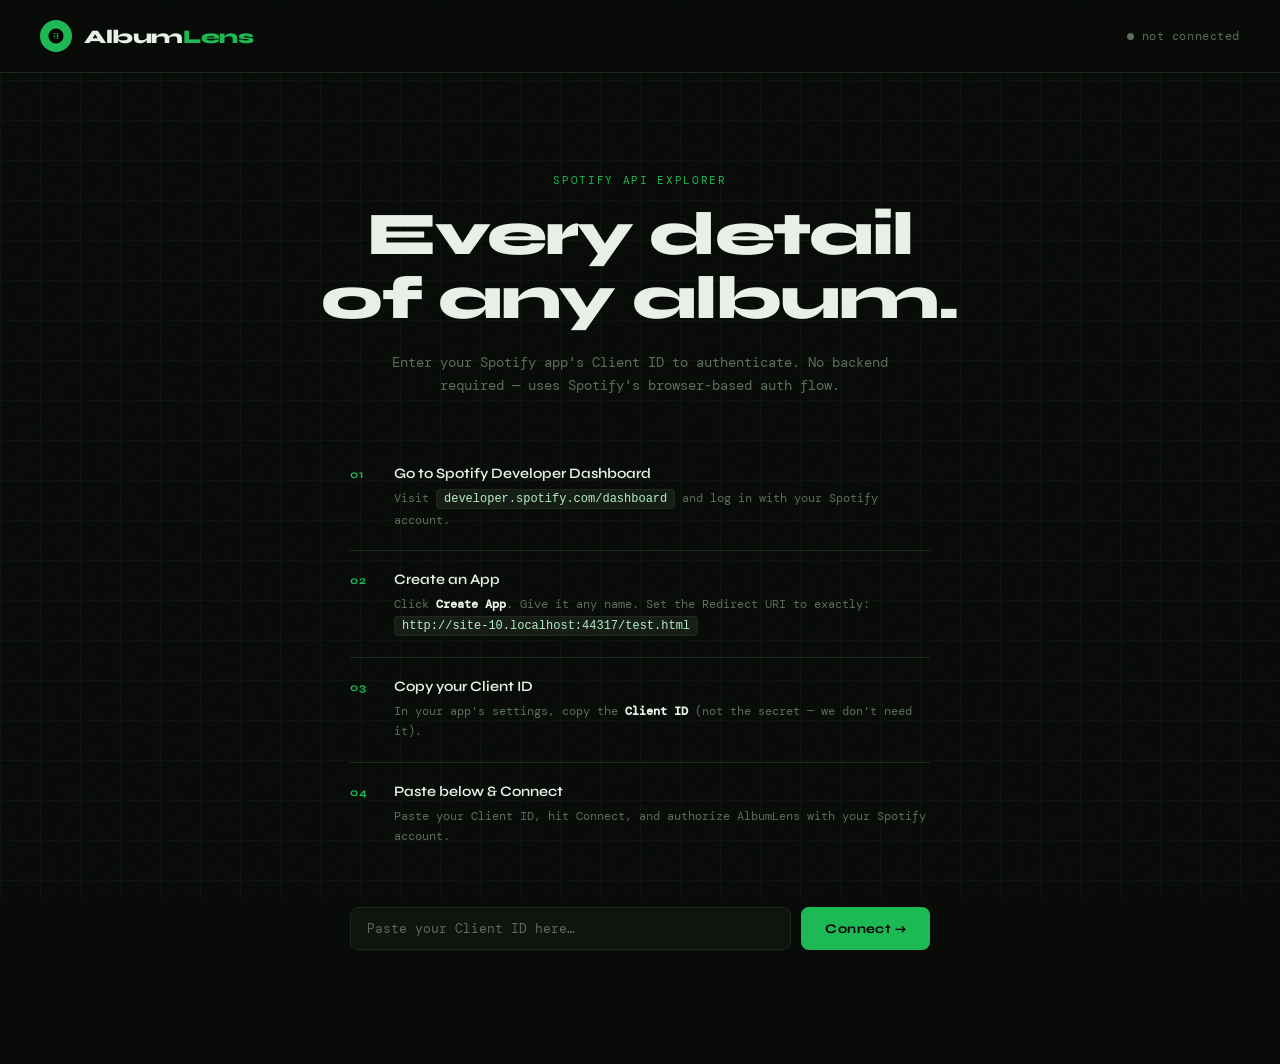
==== commit be531de8: "test4" ====
--- a/test.html
+++ b/test.html
@@ -870,23 +870,27 @@
 
   errEl.innerHTML = '';
   if (!albumId) {
-    errEl.innerHTML = '<div class="error-box">Couldn\'t parse that link. Paste a Spotify album URL or URI.</div>';
+    errEl.innerHTML = '<div class="error-box">Could not parse that link. Paste a Spotify album URL or URI.</div>';
     return;
   }
 
-  outEl.innerHTML = '<div class="loading-wrap"><div class="spinner"></div><span>Fetching from Spotify…</span></div>';
-
   try {
-    // Fetch album + tracks (no batch /tracks call — restricted in dev mode)
-    const [album, tracksData] = await Promise.all([
-      spotifyFetch(`/albums/${albumId}`),
-      spotifyFetch(`/albums/${albumId}/tracks?limit=50`)
-    ]);
+    // Step 1: verify token works
+    outEl.innerHTML = '<div class="loading-wrap"><div class="spinner"></div><span>Verifying token...</span></div>';
+    await spotifyFetch('/me');
+
+    // Step 2: fetch album
+    outEl.innerHTML = '<div class="loading-wrap"><div class="spinner"></div><span>Fetching album...</span></div>';
+    const album = await spotifyFetch('/albums/' + albumId);
+
+    // Step 3: fetch tracks
+    outEl.innerHTML = '<div class="loading-wrap"><div class="spinner"></div><span>Fetching tracks...</span></div>';
+    const tracksData = await spotifyFetch('/albums/' + albumId + '/tracks?limit=50');
 
     renderAlbum(album, tracksData, []);
   } catch(e) {
     outEl.innerHTML = '';
-    errEl.innerHTML = `<div class="error-box">${e.message}</div>`;
+    errEl.innerHTML = '<div class="error-box">' + e.message + '</div>';
   }
 }
 
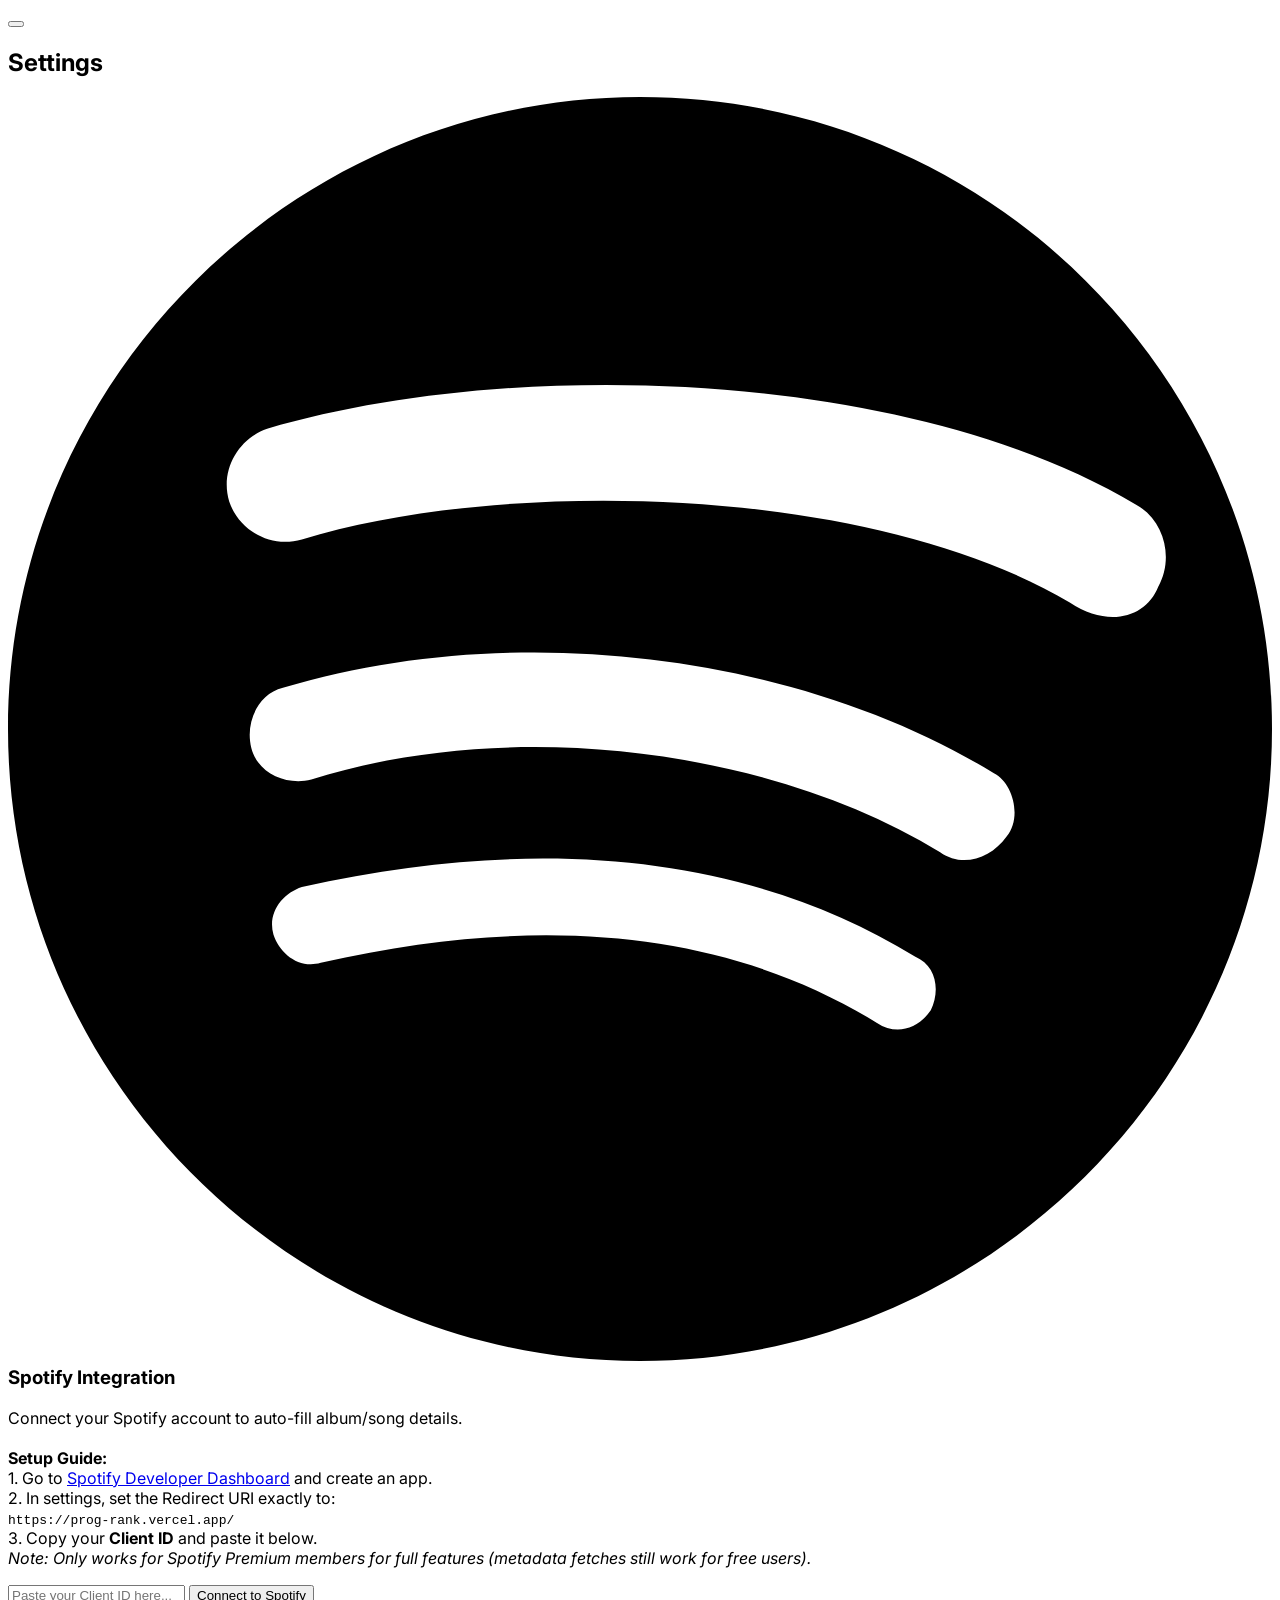
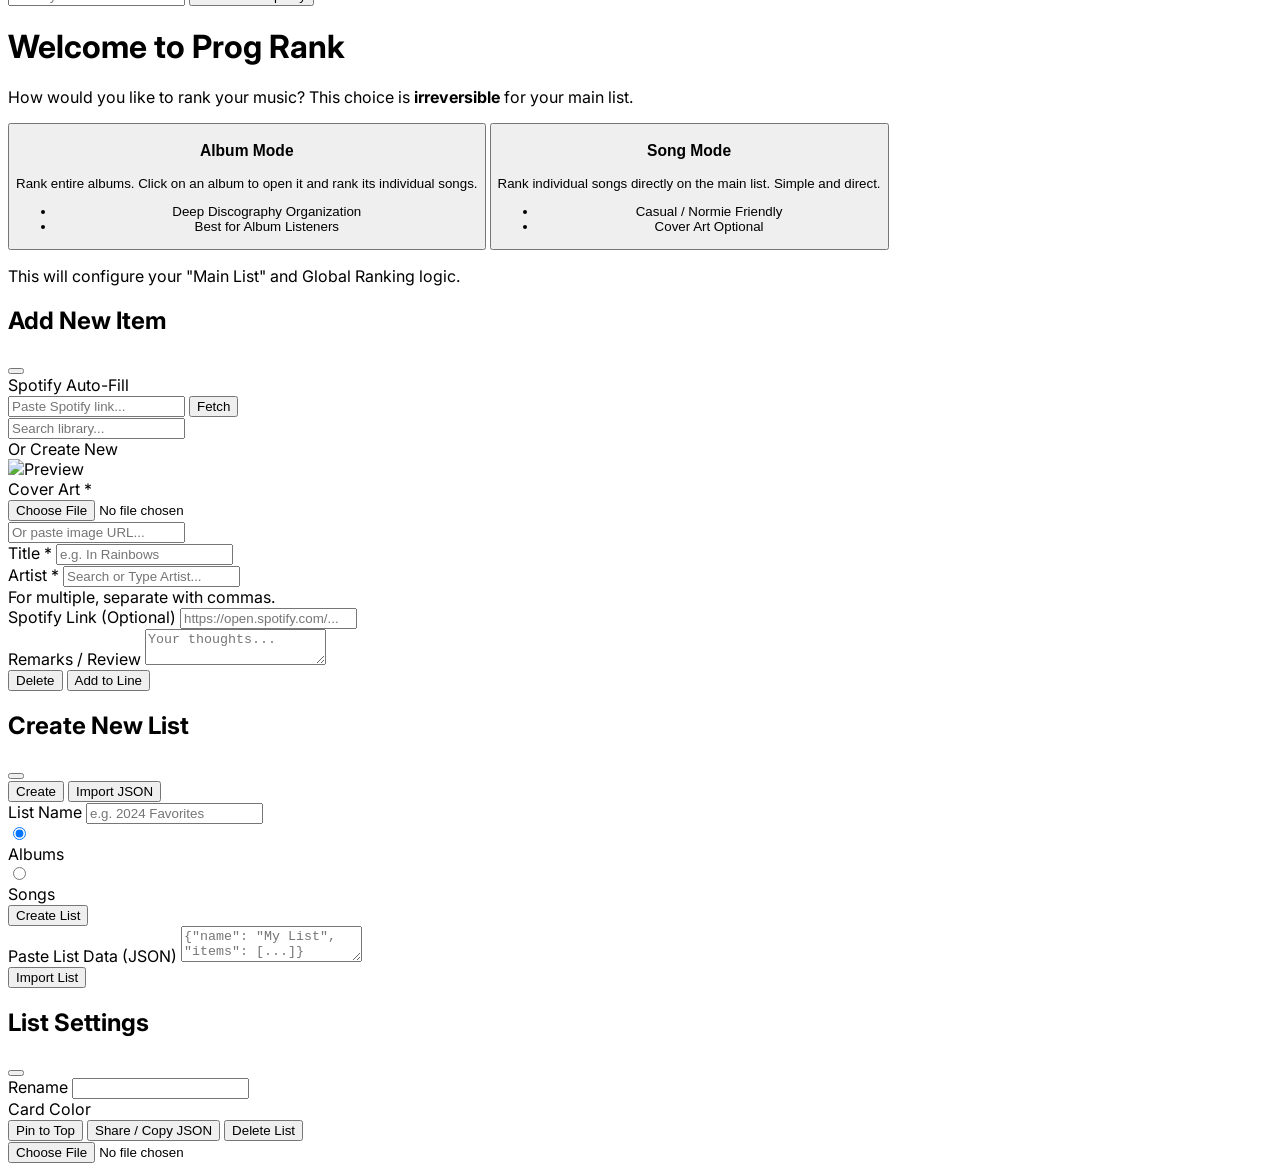
==== commit 60bd34fc: "test on the real website 1" ====
--- a/test.html
+++ b/test.html
@@ -1,1134 +1,2055 @@
 <!DOCTYPE html>
 <html lang="en">
 <head>
-<meta charset="UTF-8">
-<meta name="viewport" content="width=device-width, initial-scale=1.0">
-<title>Album Lens — Spotify Deep Dive</title>
-<link rel="preconnect" href="https://fonts.googleapis.com">
-<link href="https://fonts.googleapis.com/css2?family=Syne:wght@400;600;700;800&family=DM+Mono:ital,wght@0,300;0,400;1,300&display=swap" rel="stylesheet">
-<style>
-  :root {
-    --green: #1DB954;
-    --green-dim: #158a3e;
-    --bg: #080b08;
-    --surface: #0f140f;
-    --surface2: #161d16;
-    --border: #1e281e;
-    --text: #e8f0e8;
-    --muted: #5a6e5a;
-    --accent: #b5f0c4;
-  }
-
-  *, *::before, *::after { box-sizing: border-box; margin: 0; padding: 0; }
-
-  body {
-    font-family: 'DM Mono', monospace;
-    background: var(--bg);
-    color: var(--text);
-    min-height: 100vh;
-    overflow-x: hidden;
-  }
-
-  /* Noise overlay */
-  body::before {
-    content: '';
-    position: fixed; inset: 0;
-    background-image: url("data:image/svg+xml,%3Csvg viewBox='0 0 256 256' xmlns='http://www.w3.org/2000/svg'%3E%3Cfilter id='noise'%3E%3CfeTurbulence type='fractalNoise' baseFrequency='0.9' numOctaves='4' stitchTiles='stitch'/%3E%3C/filter%3E%3Crect width='100%25' height='100%25' filter='url(%23noise)' opacity='0.04'/%3E%3C/svg%3E");
-    pointer-events: none;
-    z-index: 999;
-    opacity: 0.4;
-  }
-
-  .grid-bg {
-    position: fixed; inset: 0;
-    background-image: linear-gradient(var(--border) 1px, transparent 1px),
-                      linear-gradient(90deg, var(--border) 1px, transparent 1px);
-    background-size: 40px 40px;
-    opacity: 0.3;
-    pointer-events: none;
-  }
-
-  header {
-    border-bottom: 1px solid var(--border);
-    padding: 20px 40px;
-    display: flex;
-    align-items: center;
-    gap: 12px;
-    position: sticky; top: 0;
-    background: rgba(8,11,8,0.92);
-    backdrop-filter: blur(12px);
-    z-index: 100;
-  }
-
-  .logo-mark {
-    width: 32px; height: 32px;
-    background: var(--green);
-    border-radius: 50%;
-    display: flex; align-items: center; justify-content: center;
-    flex-shrink: 0;
-  }
-
-  .logo-mark svg { width: 18px; height: 18px; }
-
-  .logo-text {
-    font-family: 'Syne', sans-serif;
-    font-weight: 800;
-    font-size: 1.2rem;
-    letter-spacing: -0.02em;
-    color: var(--text);
-  }
-
-  .logo-text span { color: var(--green); }
-
-  .auth-badge {
-    margin-left: auto;
-    display: flex; align-items: center; gap: 8px;
-    font-size: 0.72rem;
-    color: var(--muted);
-    letter-spacing: 0.05em;
-  }
-
-  .dot {
-    width: 7px; height: 7px;
-    border-radius: 50%;
-    background: var(--muted);
-  }
-  .dot.live { background: var(--green); animation: pulse 2s infinite; }
-
-  @keyframes pulse {
-    0%,100% { opacity: 1; }
-    50% { opacity: 0.3; }
-  }
-
-  main {
-    max-width: 900px;
-    margin: 0 auto;
-    padding: 60px 24px 100px;
-    position: relative;
-    z-index: 1;
-  }
-
-  /* SETUP SCREEN */
-  #setup-screen {
-    display: flex;
-    flex-direction: column;
-    align-items: center;
-    text-align: center;
-    padding-top: 40px;
-  }
-
-  .setup-eyebrow {
-    font-size: 0.7rem;
-    letter-spacing: 0.15em;
-    text-transform: uppercase;
-    color: var(--green);
-    margin-bottom: 16px;
-  }
-
-  .setup-title {
-    font-family: 'Syne', sans-serif;
-    font-size: clamp(2.2rem, 6vw, 3.8rem);
-    font-weight: 800;
-    line-height: 1.05;
-    letter-spacing: -0.03em;
-    margin-bottom: 20px;
-    color: var(--text);
-  }
-
-  .setup-sub {
-    color: var(--muted);
-    font-size: 0.85rem;
-    line-height: 1.7;
-    max-width: 500px;
-    margin-bottom: 48px;
-  }
-
-  .steps {
-    width: 100%;
-    max-width: 580px;
-    text-align: left;
-    margin-bottom: 40px;
-  }
-
-  .step {
-    display: flex;
-    gap: 16px;
-    padding: 20px 0;
-    border-bottom: 1px solid var(--border);
-    align-items: flex-start;
-  }
-
-  .step:last-child { border-bottom: none; }
-
-  .step-num {
-    font-family: 'Syne', sans-serif;
-    font-size: 0.7rem;
-    font-weight: 700;
-    color: var(--green);
-    letter-spacing: 0.1em;
-    padding-top: 3px;
-    flex-shrink: 0;
-    width: 28px;
-  }
-
-  .step-content h3 {
-    font-family: 'Syne', sans-serif;
-    font-size: 0.9rem;
-    font-weight: 600;
-    margin-bottom: 6px;
-    color: var(--text);
-  }
-
-  .step-content p {
-    font-size: 0.78rem;
-    color: var(--muted);
-    line-height: 1.65;
-  }
-
-  .step-content code {
-    background: var(--surface2);
-    border: 1px solid var(--border);
-    padding: 2px 7px;
-    border-radius: 4px;
-    color: var(--accent);
-    font-size: 0.75rem;
-  }
-
-  .client-id-row {
-    display: flex;
-    gap: 10px;
-    width: 100%;
-    max-width: 580px;
-    margin-bottom: 16px;
-  }
-
-  .input-field {
-    flex: 1;
-    background: var(--surface);
-    border: 1px solid var(--border);
-    color: var(--text);
-    font-family: 'DM Mono', monospace;
-    font-size: 0.82rem;
-    padding: 12px 16px;
-    border-radius: 8px;
-    outline: none;
-    transition: border-color 0.2s;
-  }
-
-  .input-field:focus { border-color: var(--green); }
-  .input-field::placeholder { color: var(--muted); }
-
-  .btn {
-    background: var(--green);
-    color: #000;
-    font-family: 'Syne', sans-serif;
-    font-weight: 700;
-    font-size: 0.82rem;
-    letter-spacing: 0.03em;
-    padding: 12px 24px;
-    border-radius: 8px;
-    border: none;
-    cursor: pointer;
-    transition: background 0.15s, transform 0.1s;
-    white-space: nowrap;
-  }
-
-  .btn:hover { background: #23e865; }
-  .btn:active { transform: scale(0.97); }
-  .btn:disabled { background: var(--muted); cursor: not-allowed; }
-
-  .btn-outline {
-    background: transparent;
-    border: 1px solid var(--border);
-    color: var(--text);
-    font-family: 'Syne', sans-serif;
-    font-weight: 600;
-    font-size: 0.8rem;
-    padding: 10px 20px;
-    border-radius: 8px;
-    cursor: pointer;
-    transition: border-color 0.2s, color 0.2s;
-  }
-
-  .btn-outline:hover { border-color: var(--green); color: var(--green); }
-
-  /* APP SCREEN */
-  #app-screen { display: none; }
-
-  .search-bar {
-    display: flex;
-    gap: 10px;
-    margin-bottom: 48px;
-  }
-
-  .search-bar .input-field {
-    font-size: 0.82rem;
-    padding: 14px 18px;
-  }
-
-  /* Album Hero */
-  .album-hero {
-    display: grid;
-    grid-template-columns: 220px 1fr;
-    gap: 36px;
-    margin-bottom: 48px;
-    padding: 32px;
-    background: var(--surface);
-    border: 1px solid var(--border);
-    border-radius: 16px;
-    position: relative;
-    overflow: hidden;
-  }
-
-  .album-hero-bg {
-    position: absolute; inset: 0;
-    filter: blur(80px) saturate(1.5);
-    opacity: 0.12;
-    background-size: cover;
-    pointer-events: none;
-  }
-
-  .album-art {
-    width: 220px; height: 220px;
-    border-radius: 10px;
-    object-fit: cover;
-    box-shadow: 0 20px 60px rgba(0,0,0,0.6);
-    position: relative;
-    z-index: 1;
-  }
-
-  .album-meta {
-    display: flex;
-    flex-direction: column;
-    justify-content: center;
-    position: relative;
-    z-index: 1;
-  }
-
-  .album-type {
-    font-size: 0.68rem;
-    letter-spacing: 0.15em;
-    text-transform: uppercase;
-    color: var(--green);
-    margin-bottom: 8px;
-  }
-
-  .album-name {
-    font-family: 'Syne', sans-serif;
-    font-size: clamp(1.6rem, 3vw, 2.4rem);
-    font-weight: 800;
-    letter-spacing: -0.03em;
-    line-height: 1.1;
-    margin-bottom: 10px;
-    color: var(--text);
-  }
-
-  .album-artist {
-    font-size: 0.9rem;
-    color: var(--muted);
-    margin-bottom: 20px;
-  }
-
-  .album-artist a {
-    color: var(--accent);
-    text-decoration: none;
-  }
-
-  .album-artist a:hover { text-decoration: underline; }
-
-  .meta-pills {
-    display: flex;
-    flex-wrap: wrap;
-    gap: 8px;
-    margin-bottom: 20px;
-  }
-
-  .pill {
-    background: var(--surface2);
-    border: 1px solid var(--border);
-    border-radius: 100px;
-    padding: 5px 12px;
-    font-size: 0.72rem;
-    color: var(--muted);
-    letter-spacing: 0.03em;
-  }
-
-  .pill.green {
-    background: rgba(29,185,84,0.1);
-    border-color: rgba(29,185,84,0.3);
-    color: var(--green);
-  }
-
-  .open-spotify {
-    display: inline-flex;
-    align-items: center;
-    gap: 8px;
-    background: var(--green);
-    color: #000;
-    text-decoration: none;
-    font-family: 'Syne', sans-serif;
-    font-weight: 700;
-    font-size: 0.78rem;
-    padding: 10px 18px;
-    border-radius: 100px;
-    width: fit-content;
-    transition: background 0.15s;
-  }
-
-  .open-spotify:hover { background: #23e865; }
-
-  /* Section */
-  .section {
-    margin-bottom: 36px;
-  }
-
-  .section-header {
-    display: flex;
-    align-items: center;
-    gap: 12px;
-    margin-bottom: 16px;
-    padding-bottom: 12px;
-    border-bottom: 1px solid var(--border);
-  }
-
-  .section-title {
-    font-family: 'Syne', sans-serif;
-    font-size: 0.8rem;
-    font-weight: 700;
-    letter-spacing: 0.1em;
-    text-transform: uppercase;
-    color: var(--text);
-  }
-
-  .section-count {
-    font-size: 0.7rem;
-    color: var(--muted);
-    margin-left: auto;
-  }
-
-  /* Stat grid */
-  .stat-grid {
-    display: grid;
-    grid-template-columns: repeat(auto-fill, minmax(160px, 1fr));
-    gap: 12px;
-  }
-
-  .stat-card {
-    background: var(--surface);
-    border: 1px solid var(--border);
-    border-radius: 10px;
-    padding: 16px;
-  }
-
-  .stat-label {
-    font-size: 0.65rem;
-    letter-spacing: 0.1em;
-    text-transform: uppercase;
-    color: var(--muted);
-    margin-bottom: 6px;
-  }
-
-  .stat-value {
-    font-family: 'Syne', sans-serif;
-    font-size: 1.4rem;
-    font-weight: 700;
-    color: var(--text);
-  }
-
-  .stat-value.green { color: var(--green); }
-
-  /* Track list */
-  .track-list { display: flex; flex-direction: column; gap: 2px; }
-
-  .track-row {
-    display: grid;
-    grid-template-columns: 32px 1fr auto auto;
-    align-items: center;
-    gap: 12px;
-    padding: 10px 14px;
-    border-radius: 8px;
-    transition: background 0.15s;
-    cursor: default;
-  }
-
-  .track-row:hover { background: var(--surface2); }
-
-  .track-num {
-    font-size: 0.72rem;
-    color: var(--muted);
-    text-align: center;
-  }
-
-  .track-info { min-width: 0; }
-
-  .track-name {
-    font-size: 0.82rem;
-    font-weight: 400;
-    color: var(--text);
-    white-space: nowrap;
-    overflow: hidden;
-    text-overflow: ellipsis;
-    margin-bottom: 2px;
-  }
-
-  .track-artists {
-    font-size: 0.7rem;
-    color: var(--muted);
-    white-space: nowrap;
-    overflow: hidden;
-    text-overflow: ellipsis;
-  }
-
-  .track-explicit {
-    background: var(--muted);
-    color: var(--bg);
-    font-size: 0.55rem;
-    font-weight: 700;
-    padding: 2px 5px;
-    border-radius: 3px;
-    letter-spacing: 0.05em;
-  }
-
-  .track-duration {
-    font-size: 0.72rem;
-    color: var(--muted);
-    white-space: nowrap;
-  }
-
-  /* Popularity bar */
-  .popularity-bar {
-    height: 3px;
-    background: var(--border);
-    border-radius: 2px;
-    overflow: hidden;
-    margin-top: 4px;
-  }
-
-  .popularity-fill {
-    height: 100%;
-    background: var(--green);
-    border-radius: 2px;
-    transition: width 0.6s ease;
-  }
-
-  /* Copyright / labels */
-  .label-list { display: flex; flex-direction: column; gap: 8px; }
-
-  .label-item {
-    font-size: 0.75rem;
-    color: var(--muted);
-    padding: 10px 14px;
-    background: var(--surface);
-    border: 1px solid var(--border);
-    border-radius: 8px;
-  }
-
-  /* Loading state */
-  .loading-wrap {
-    display: flex;
-    flex-direction: column;
-    align-items: center;
-    justify-content: center;
-    padding: 60px;
-    gap: 16px;
-    color: var(--muted);
-    font-size: 0.8rem;
-  }
-
-  .spinner {
-    width: 36px; height: 36px;
-    border: 2px solid var(--border);
-    border-top-color: var(--green);
-    border-radius: 50%;
-    animation: spin 0.7s linear infinite;
-  }
-
-  @keyframes spin { to { transform: rotate(360deg); } }
-
-  /* Error */
-  .error-box {
-    background: rgba(255,60,60,0.08);
-    border: 1px solid rgba(255,60,60,0.25);
-    color: #ff7070;
-    padding: 14px 18px;
-    border-radius: 10px;
-    font-size: 0.8rem;
-    margin-bottom: 24px;
-  }
-
-  /* Artist cards */
-  .artist-grid {
-    display: flex;
-    flex-wrap: wrap;
-    gap: 12px;
-  }
-
-  .artist-chip {
-    display: flex;
-    align-items: center;
-    gap: 10px;
-    background: var(--surface);
-    border: 1px solid var(--border);
-    border-radius: 100px;
-    padding: 8px 16px 8px 8px;
-    text-decoration: none;
-    transition: border-color 0.2s;
-  }
-
-  .artist-chip:hover { border-color: var(--green); }
-
-  .artist-avatar {
-    width: 32px; height: 32px;
-    border-radius: 50%;
-    object-fit: cover;
-    background: var(--surface2);
-  }
-
-  .artist-chip-name {
-    font-size: 0.8rem;
-    color: var(--text);
-  }
-
-  /* Image grid */
-  .img-grid {
-    display: grid;
-    grid-template-columns: repeat(auto-fill, minmax(120px, 1fr));
-    gap: 10px;
-  }
-
-  .img-grid-item {
-    aspect-ratio: 1;
-    border-radius: 8px;
-    overflow: hidden;
-    position: relative;
-  }
-
-  .img-grid-item img {
-    width: 100%; height: 100%;
-    object-fit: cover;
-  }
-
-  .img-dim {
-    position: absolute;
-    bottom: 0; left: 0; right: 0;
-    background: rgba(0,0,0,0.7);
-    font-size: 0.6rem;
-    color: var(--muted);
-    padding: 4px 6px;
-    text-align: center;
-  }
-
-  /* Raw JSON */
-  .json-toggle {
-    display: flex;
-    align-items: center;
-    gap: 8px;
-    font-size: 0.75rem;
-    color: var(--muted);
-    cursor: pointer;
-    padding: 10px 0;
-    border: none;
-    background: none;
-    transition: color 0.2s;
-  }
-
-  .json-toggle:hover { color: var(--text); }
-
-  .json-block {
-    background: var(--surface);
-    border: 1px solid var(--border);
-    border-radius: 10px;
-    padding: 20px;
-    font-size: 0.72rem;
-    color: var(--accent);
-    overflow-x: auto;
-    max-height: 400px;
-    overflow-y: auto;
-    white-space: pre;
-    display: none;
-  }
-
-  @media (max-width: 600px) {
-    header { padding: 16px 20px; }
-    main { padding: 36px 16px 80px; }
-    .album-hero { grid-template-columns: 1fr; }
-    .album-art { width: 100%; height: auto; aspect-ratio: 1; }
-    .stat-grid { grid-template-columns: repeat(2, 1fr); }
-  }
-
-  /* Transitions */
-  .fade-in {
-    animation: fadeIn 0.4s ease;
-  }
-
-  @keyframes fadeIn {
-    from { opacity: 0; transform: translateY(12px); }
-    to   { opacity: 1; transform: translateY(0); }
-  }
-</style>
+    <meta charset="UTF-8">
+    <meta name="viewport" content="width=device-width, initial-scale=1.0">
+    <title>Prog Rank</title>
+    <!-- Tailwind CSS -->
+    <script src="https://cdn.tailwindcss.com"></script>
+    <!-- Lucide Icons -->
+    <script src="https://unpkg.com/lucide@latest"></script>
+    <!-- Google Fonts -->
+    <style>
+        @import url('https://fonts.googleapis.com/css2?family=Inter:wght@400;500;700;900&display=swap');
+        
+        body { font-family: 'Inter', sans-serif; }
+
+        /* Custom Scrollbar */
+        .custom-scrollbar::-webkit-scrollbar { width: 8px; height: 8px; }
+        .custom-scrollbar::-webkit-scrollbar-track { background: #171717; }
+        .custom-scrollbar::-webkit-scrollbar-thumb { background: #404040; border-radius: 4px; }
+        .custom-scrollbar::-webkit-scrollbar-thumb:hover { background: #525252; }
+
+        /* Dragging Classes */
+        .dragging { opacity: 0.5; border: 2px dashed #a855f7; }
+        
+        /* Animation */
+        @keyframes fadeInOut {
+            0% { opacity: 0; transform: translateY(20px); }
+            10% { opacity: 1; transform: translateY(0); }
+            90% { opacity: 1; transform: translateY(0); }
+            100% { opacity: 0; transform: translateY(-20px); }
+        }
+        .notification-toast { animation: fadeInOut 3s forwards; }
+
+        /* Range Slider */
+        input[type=range]::-webkit-slider-thumb {
+            -webkit-appearance: none;
+            height: 16px; width: 16px;
+            border-radius: 50%; background: #a855f7;
+            cursor: pointer; margin-top: -6px;
+        }
+        input[type=range]::-webkit-slider-runnable-track {
+            width: 100%; height: 4px;
+            cursor: pointer; background: #404040;
+            border-radius: 2px;
+        }
+    </style>
 </head>
-<body>
-
-<div class="grid-bg"></div>
-
-<header>
-  <div class="logo-mark">
-    <svg viewBox="0 0 24 24" fill="black"><path d="M12 2C6.48 2 2 6.48 2 12s4.48 10 10 10 10-4.48 10-10S17.52 2 12 2zm-1 14H9V8h2v8zm4 0h-2V8h2v8z"/><path d="M8 10.5C9.38 9.57 11.5 9 14 9v2c-2 0-3.7.5-5 1.5V10.5zm0 4c1.38-.93 3.5-1.5 6-1.5v2c-2.5 0-4.62.57-6 1.5V14.5z"/></svg>
-  </div>
-  <span class="logo-text">Album<span>Lens</span></span>
-  <div class="auth-badge">
-    <div class="dot" id="status-dot"></div>
-    <span id="status-text">not connected</span>
-    <button class="btn-outline" id="logout-btn" style="display:none;margin-left:8px;font-size:0.7rem;padding:6px 14px;" onclick="logout()">Disconnect</button>
-  </div>
-</header>
-
-<main>
-  <!-- SETUP SCREEN -->
-  <div id="setup-screen">
-    <div class="setup-eyebrow">Spotify API Explorer</div>
-    <h1 class="setup-title">Every detail<br>of any album.</h1>
-    <p class="setup-sub">Enter your Spotify app's Client ID to authenticate. No backend required — uses Spotify's browser-based auth flow.</p>
-
-    <div class="steps">
-      <div class="step">
-        <div class="step-num">01</div>
-        <div class="step-content">
-          <h3>Go to Spotify Developer Dashboard</h3>
-          <p>Visit <code>developer.spotify.com/dashboard</code> and log in with your Spotify account.</p>
+<body class="bg-neutral-900 text-neutral-100 h-screen flex flex-col overflow-hidden selection:bg-purple-500 selection:text-white">
+    <!-- Header -->
+    <header class="p-4 border-b border-neutral-800 flex flex-col md:flex-row gap-4 md:items-center justify-between z-10 bg-neutral-900/95 backdrop-blur shrink-0 transition-all duration-300" id="header-container">
+        <!-- Injected by JS -->
+    </header>
+    
+    <!-- Global Search Results -->
+    <div id="global-search-results" class="absolute top-[80px] left-4 right-4 md:left-20 md:w-96 bg-neutral-900 border border-neutral-700 rounded-xl shadow-2xl z-50 hidden max-h-96 overflow-y-auto custom-scrollbar"></div>
+
+    <!-- Main Content Area -->
+    <main id="main-content" class="flex-1 relative overflow-hidden w-full h-full">
+        <!-- Content injected by JS -->
+    </main>
+
+    <!-- Notification Toast -->
+    <div id="toast-container" class="fixed bottom-4 right-4 z-[100] flex flex-col gap-2 pointer-events-none"></div>
+
+    <!-- Modal: Spotify Settings -->
+    <div id="settings-modal-overlay" class="fixed inset-0 z-[70] flex items-center justify-center p-4 bg-black/80 backdrop-blur-sm hidden opacity-0 transition-opacity duration-200">
+        <div class="bg-neutral-900 border border-neutral-700 w-full max-w-lg rounded-2xl shadow-2xl p-8 relative">
+            <button onclick="closeSettingsModal()" class="absolute top-4 right-4 text-neutral-500 hover:text-white"><i data-lucide="x" class="w-6 h-6"></i></button>
+            <h2 class="text-2xl font-bold mb-6 flex items-center gap-2"><i data-lucide="settings" class="w-6 h-6"></i> Settings</h2>
+            
+            <div class="bg-neutral-800 p-5 rounded-xl border border-neutral-700">
+                <h3 class="text-lg font-bold text-white flex items-center gap-2 mb-2">
+                    <svg viewBox="0 0 24 24" class="w-5 h-5 text-green-500 fill-current"><path d="M12 0C5.4 0 0 5.4 0 12s5.4 12 12 12 12-5.4 12-12S18.66 0 12 0zm5.521 17.34c-.24.359-.66.48-1.021.24-2.82-1.74-6.36-2.101-10.561-1.141-.418.122-.779-.179-.899-.539-.12-.421.18-.78.54-.9 4.56-1.021 8.52-.6 11.64 1.32.42.18.479.659.301 1.02zm1.44-3.3c-.301.42-.84.6-1.262.3-3.239-1.98-8.159-2.58-11.939-1.38-.479.12-1.02-.12-1.14-.6-.12-.48.12-1.021.6-1.141C9.6 9.9 15 10.561 18.72 12.84c.361.181.54.84.241 1.2zM20.16 9.6C16.44 7.38 9.54 7.2 5.58 8.4c-.6.18-1.2-.18-1.38-.72-.18-.6.18-1.2.72-1.38 4.68-1.38 12.18-1.14 16.5 1.44.54.3.72 1.02.42 1.56-.24.6-.96.78-1.68.3z"/></svg> 
+                    Spotify Integration
+                </h3>
+                <p class="text-xs text-neutral-400 mb-4 leading-relaxed">
+                    Connect your Spotify account to auto-fill album/song details.<br><br>
+                    <strong>Setup Guide:</strong><br>
+                    1. Go to <a href="https://developer.spotify.com/dashboard" target="_blank" class="text-green-400 hover:underline font-bold">Spotify Developer Dashboard</a> and create an app.<br>
+                    2. In settings, set the Redirect URI exactly to:<br><code class="bg-black/50 px-2 py-1 rounded text-purple-300 block mt-1 break-all">https://prog-rank.vercel.app/</code><br>
+                    3. Copy your <strong>Client ID</strong> and paste it below.<br>
+                    <em>Note: Only works for Spotify Premium members for full features (metadata fetches still work for free users).</em>
+                </p>
+                <input type="text" id="input-spotify-client-id" class="w-full bg-neutral-900 border border-neutral-700 focus:border-green-500 focus:ring-0 rounded-lg px-4 py-2.5 text-white text-sm mb-3 font-mono" placeholder="Paste your Client ID here...">
+                <button onclick="authSpotify()" class="w-full bg-green-500 hover:bg-green-400 text-black py-2.5 rounded-lg font-bold transition-colors flex items-center justify-center gap-2">
+                    Connect to Spotify
+                </button>
+            </div>
         </div>
-      </div>
-      <div class="step">
-        <div class="step-num">02</div>
-        <div class="step-content">
-          <h3>Create an App</h3>
-          <p>Click <strong style="color:var(--text)">Create App</strong>. Give it any name. Set the Redirect URI to exactly: <code id="redirect-uri-display"></code></p>
+    </div>
+
+    <!-- Modal: Setup (First Time) -->
+    <div id="setup-modal-overlay" class="fixed inset-0 z-[60] flex items-center justify-center p-4 bg-black/90 backdrop-blur-md hidden opacity-0 transition-opacity duration-200">
+        <div class="bg-neutral-900 border border-neutral-700 w-full max-w-2xl rounded-2xl shadow-2xl overflow-hidden p-8">
+            <h1 class="text-3xl font-black text-center mb-2 text-transparent bg-clip-text bg-gradient-to-r from-purple-400 to-pink-600">Welcome to Prog Rank</h1>
+            <p class="text-center text-neutral-400 mb-8">How would you like to rank your music? This choice is <strong>irreversible</strong> for your main list.</p>
+            
+            <div class="grid grid-cols-1 md:grid-cols-2 gap-6">
+                <button onclick="selectMainListType('albums')" class="group p-6 rounded-xl bg-neutral-800 border-2 border-neutral-700 hover:border-purple-500 hover:bg-neutral-800/80 transition-all text-left relative overflow-hidden">
+                    <div class="absolute inset-0 bg-gradient-to-br from-purple-500/10 to-transparent opacity-0 group-hover:opacity-100 transition-opacity"></div>
+                    <div class="w-12 h-12 bg-neutral-900 rounded-full flex items-center justify-center mb-4 text-purple-400 group-hover:scale-110 transition-transform"><i data-lucide="disc" class="w-6 h-6"></i></div>
+                    <h3 class="text-xl font-bold text-white mb-2">Album Mode</h3>
+                    <p class="text-sm text-neutral-400 leading-relaxed">Rank entire albums. Click on an album to open it and rank its individual songs.</p>
+                    <ul class="mt-4 space-y-2 text-xs text-neutral-500">
+                        <li class="flex items-center gap-2"><i data-lucide="check" class="w-3 h-3 text-green-500"></i> Deep Discography Organization</li>
+                        <li class="flex items-center gap-2"><i data-lucide="check" class="w-3 h-3 text-green-500"></i> Best for Album Listeners</li>
+                    </ul>
+                </button>
+
+                <button onclick="selectMainListType('songs')" class="group p-6 rounded-xl bg-neutral-800 border-2 border-neutral-700 hover:border-blue-500 hover:bg-neutral-800/80 transition-all text-left relative overflow-hidden">
+                    <div class="absolute inset-0 bg-gradient-to-br from-blue-500/10 to-transparent opacity-0 group-hover:opacity-100 transition-opacity"></div>
+                    <div class="w-12 h-12 bg-neutral-900 rounded-full flex items-center justify-center mb-4 text-blue-400 group-hover:scale-110 transition-transform"><i data-lucide="music" class="w-6 h-6"></i></div>
+                    <h3 class="text-xl font-bold text-white mb-2">Song Mode</h3>
+                    <p class="text-sm text-neutral-400 leading-relaxed">Rank individual songs directly on the main list. Simple and direct.</p>
+                    <ul class="mt-4 space-y-2 text-xs text-neutral-500">
+                        <li class="flex items-center gap-2"><i data-lucide="check" class="w-3 h-3 text-green-500"></i> Casual / Normie Friendly</li>
+                        <li class="flex items-center gap-2"><i data-lucide="check" class="w-3 h-3 text-green-500"></i> Cover Art Optional</li>
+                    </ul>
+                </button>
+            </div>
+            <p class="mt-6 text-xs text-center text-neutral-600">This will configure your "Main List" and Global Ranking logic.</p>
         </div>
-      </div>
-      <div class="step">
-        <div class="step-num">03</div>
-        <div class="step-content">
-          <h3>Copy your Client ID</h3>
-          <p>In your app's settings, copy the <strong style="color:var(--text)">Client ID</strong> (not the secret — we don't need it).</p>
+    </div>
+
+    <!-- Modal: Add/Edit Item -->
+    <div id="modal-overlay" class="fixed inset-0 z-50 flex items-center justify-center p-4 bg-black/60 backdrop-blur-sm hidden opacity-0 transition-opacity duration-200">
+        <div class="bg-neutral-900 border border-neutral-700 w-full max-w-md rounded-2xl shadow-2xl overflow-hidden transform scale-95 transition-transform duration-200 flex flex-col max-h-[90vh]" id="modal-content">
+            <div class="p-6 overflow-y-auto custom-scrollbar">
+                <div class="flex justify-between items-center mb-6">
+                    <h2 id="modal-title" class="text-2xl font-bold">Add New Item</h2>
+                    <button id="btn-close-modal" class="text-neutral-500 hover:text-white"><i data-lucide="x" class="w-6 h-6"></i></button>
+                </div>
+
+                <!-- Spotify Auto-fill Section -->
+                <div id="spotify-autofill-section" class="mb-6 p-3 bg-green-900/10 border border-green-500/20 rounded-xl">
+                    <label class="block text-[10px] uppercase tracking-wider text-green-500 font-bold mb-2"><i data-lucide="zap" class="w-3 h-3 inline"></i> Spotify Auto-Fill</label>
+                    <div class="flex gap-2">
+                        <input type="text" id="input-spotify-autofill" class="flex-1 bg-neutral-900 border border-neutral-700 focus:border-green-500 focus:ring-0 rounded-lg px-3 py-1.5 text-white text-xs" placeholder="Paste Spotify link...">
+                        <button onclick="fetchSpotifyData()" class="bg-green-500 hover:bg-green-400 text-black px-3 py-1.5 rounded-lg font-bold text-xs transition-colors flex items-center gap-1">Fetch</button>
+                    </div>
+                </div>
+
+                <!-- Library Search -->
+                <div id="library-search-section" class="mb-6 hidden">
+                    <div class="relative">
+                        <i data-lucide="search" class="absolute left-3 top-1/2 -translate-y-1/2 w-4 h-4 text-neutral-500"></i>
+                        <input type="text" id="input-search-library" class="w-full bg-neutral-800 border-transparent focus:border-purple-500 focus:ring-0 rounded-lg pl-10 pr-4 py-2 text-white placeholder-neutral-500 text-sm" placeholder="Search library...">
+                    </div>
+                    <div id="library-results" class="mt-2 space-y-2 max-h-40 overflow-y-auto custom-scrollbar hidden"></div>
+                    <div class="mt-4 flex items-center gap-2">
+                        <div class="h-px bg-neutral-800 flex-1"></div>
+                        <span class="text-xs text-neutral-500 uppercase">Or Create New</span>
+                        <div class="h-px bg-neutral-800 flex-1"></div>
+                    </div>
+                </div>
+
+                <!-- Form Fields -->
+                <div class="space-y-4">
+                    <!-- Image -->
+                    <div class="flex flex-col items-center mb-4" id="cover-section">
+                        <div id="cover-upload-trigger" class="w-32 h-32 rounded-xl bg-neutral-800 border-2 border-dashed border-neutral-600 hover:border-purple-500 hover:bg-neutral-800/80 cursor-pointer flex flex-col items-center justify-center transition-all overflow-hidden relative group mb-3">
+                            <div id="cover-preview-container" class="w-full h-full absolute inset-0 hidden">
+                                <img id="cover-preview" src="" alt="Preview" class="w-full h-full object-cover">
+                                <div class="absolute inset-0 bg-black/50 flex items-center justify-center opacity-0 group-hover:opacity-100 transition-opacity">
+                                    <i data-lucide="upload" class="w-6 h-6 text-white"></i>
+                                </div>
+                            </div>
+                            <div id="cover-placeholder" class="flex flex-col items-center">
+                                <i data-lucide="image" class="w-8 h-8 text-neutral-500 mb-2"></i>
+                                <span class="text-xs text-neutral-400" id="cover-label-text">Cover Art *</span>
+                            </div>
+                        </div>
+                        <input type="file" id="file-input" class="hidden" accept="image/*">
+                        <div class="w-full relative" id="cover-url-container">
+                            <i data-lucide="link" class="absolute left-3 top-1/2 -translate-y-1/2 w-3 h-3 text-neutral-500"></i>
+                            <input type="text" id="input-cover-url" class="w-full bg-neutral-800 border-transparent focus:border-purple-500 focus:ring-0 rounded-lg pl-9 pr-3 py-1.5 text-xs text-white placeholder-neutral-500" placeholder="Or paste image URL...">
+                        </div>
+                    </div>
+
+                    <div>
+                        <label class="block text-xs uppercase tracking-wider text-neutral-500 mb-1" id="label-title">Title <span class="text-red-500">*</span></label>
+                        <input type="text" id="input-title" class="w-full bg-neutral-800 border-transparent focus:border-purple-500 focus:ring-0 rounded-lg px-4 py-2 text-white placeholder-neutral-500 outline-none" placeholder="e.g. In Rainbows">
+                    </div>
+
+                    <div id="field-artist-container" class="relative">
+                        <label class="block text-xs uppercase tracking-wider text-neutral-500 mb-1">Artist <span class="text-red-500">*</span></label>
+                        <input type="text" id="input-artist" class="w-full bg-neutral-800 border-transparent focus:border-purple-500 focus:ring-0 rounded-lg px-4 py-2 text-white placeholder-neutral-500 outline-none" placeholder="Search or Type Artist...">
+                        <div class="text-[10px] text-neutral-500 mt-1">For multiple, separate with commas.</div>
+                        <div id="artist-suggestions" class="absolute left-0 right-0 top-full mt-1 bg-neutral-800 border border-neutral-700 rounded-lg shadow-xl z-50 hidden max-h-32 overflow-y-auto custom-scrollbar"></div>
+                    </div>
+
+                    <div id="field-link-container">
+                        <label class="block text-xs uppercase tracking-wider text-neutral-500 mb-1">Spotify Link (Optional)</label>
+                        <input type="text" id="input-link" class="w-full bg-neutral-800 border-transparent focus:border-purple-500 focus:ring-0 rounded-lg px-4 py-2 text-white placeholder-neutral-500 outline-none" placeholder="https://open.spotify.com/...">
+                    </div>
+
+                    <!-- Remarks Field -->
+                    <div>
+                        <label class="block text-xs uppercase tracking-wider text-neutral-500 mb-1">Remarks / Review</label>
+                        <textarea id="input-remarks" class="w-full bg-neutral-800 border-transparent focus:border-purple-500 focus:ring-0 rounded-lg px-4 py-2 text-white placeholder-neutral-500 outline-none text-sm resize-none h-20" placeholder="Your thoughts..."></textarea>
+                    </div>
+
+                    <div class="pt-4 flex gap-3">
+                        <button id="btn-delete" class="hidden flex-1 bg-red-500/10 hover:bg-red-500/20 text-red-500 py-2.5 rounded-lg font-bold transition-colors">
+                            Delete
+                        </button>
+                        <button id="btn-save" class="flex-1 bg-white text-black hover:bg-neutral-200 py-2.5 rounded-lg font-bold transition-colors">
+                            Add to Line
+                        </button>
+                    </div>
+                </div>
+            </div>
         </div>
-      </div>
-      <div class="step">
-        <div class="step-num">04</div>
-        <div class="step-content">
-          <h3>Paste below & Connect</h3>
-          <p>Paste your Client ID, hit Connect, and authorize AlbumLens with your Spotify account.</p>
+    </div>
+
+    <!-- Modal: Create/Import List -->
+    <div id="list-modal-overlay" class="fixed inset-0 z-50 flex items-center justify-center p-4 bg-black/60 backdrop-blur-sm hidden opacity-0 transition-opacity duration-200">
+        <div class="bg-neutral-900 border border-neutral-700 w-full max-w-md rounded-2xl shadow-2xl overflow-hidden transform scale-95 transition-transform duration-200">
+            <div class="p-6">
+                <div class="flex justify-between items-center mb-6">
+                    <h2 class="text-2xl font-bold" id="list-modal-heading">Create New List</h2>
+                    <button id="btn-close-list-modal" class="text-neutral-500 hover:text-white">
+                        <i data-lucide="x" class="w-6 h-6"></i>
+                    </button>
+                </div>
+                
+                <div class="flex gap-4 mb-4 border-b border-neutral-800 pb-2" id="list-modal-tabs">
+                    <button id="tab-create" class="text-sm font-bold text-white border-b-2 border-purple-500 pb-2 -mb-2.5">Create</button>
+                    <button id="tab-import" class="text-sm font-bold text-neutral-500 hover:text-white pb-2">Import JSON</button>
+                </div>
+
+                <div id="view-create-list" class="space-y-4">
+                    <div>
+                        <label class="block text-xs uppercase tracking-wider text-neutral-500 mb-1">List Name</label>
+                        <input type="text" id="input-list-name" class="w-full bg-neutral-800 border-transparent focus:border-purple-500 focus:ring-0 rounded-lg px-4 py-2 text-white placeholder-neutral-500 outline-none" placeholder="e.g. 2024 Favorites">
+                    </div>
+                    
+                    <div class="grid grid-cols-2 gap-3">
+                        <label class="cursor-pointer">
+                            <input type="radio" name="new-list-type" value="albums" class="peer sr-only" checked>
+                            <div class="p-3 rounded-lg border border-neutral-700 bg-neutral-800 peer-checked:border-purple-500 peer-checked:bg-purple-500/10 transition-all text-center">
+                                <span class="font-bold text-sm block">Albums</span>
+                            </div>
+                        </label>
+                        <label class="cursor-pointer">
+                            <input type="radio" name="new-list-type" value="songs" class="peer sr-only">
+                            <div class="p-3 rounded-lg border border-neutral-700 bg-neutral-800 peer-checked:border-blue-500 peer-checked:bg-blue-500/10 transition-all text-center">
+                                <span class="font-bold text-sm block">Songs</span>
+                            </div>
+                        </label>
+                    </div>
+
+                    <button id="btn-create-list" class="w-full bg-white text-black hover:bg-neutral-200 py-2.5 rounded-lg font-bold transition-colors mt-4">Create List</button>
+                </div>
+
+                <div id="view-import-list" class="space-y-4 hidden">
+                    <div>
+                        <label class="block text-xs uppercase tracking-wider text-neutral-500 mb-1">Paste List Data (JSON)</label>
+                        <textarea id="input-import-json" class="w-full h-32 bg-neutral-800 border-transparent focus:border-purple-500 focus:ring-0 rounded-lg px-4 py-2 text-white placeholder-neutral-500 outline-none text-xs font-mono" placeholder='{"name": "My List", "items": [...]}'></textarea>
+                    </div>
+                    <button id="btn-import-list" class="w-full bg-purple-600 text-white hover:bg-purple-500 py-2.5 rounded-lg font-bold transition-colors mt-4">Import List</button>
+                </div>
+            </div>
         </div>
-      </div>
     </div>
 
-    <div class="client-id-row">
-      <input class="input-field" type="text" id="client-id-input" placeholder="Paste your Client ID here…" />
-      <button class="btn" onclick="startAuth()">Connect →</button>
-
+    <!-- Modal: List Options -->
+    <div id="list-options-modal-overlay" class="fixed inset-0 z-50 flex items-center justify-center p-4 bg-black/60 backdrop-blur-sm hidden opacity-0 transition-opacity duration-200">
+        <div class="bg-neutral-900 border border-neutral-700 w-full max-w-sm rounded-2xl shadow-2xl overflow-hidden transform scale-95 transition-transform duration-200">
+            <div class="p-6">
+                <div class="flex justify-between items-center mb-6">
+                    <h2 class="text-xl font-bold">List Settings</h2>
+                    <button id="btn-close-options-modal" class="text-neutral-500 hover:text-white">
+                        <i data-lucide="x" class="w-6 h-6"></i>
+                    </button>
+                </div>
+                
+                <div class="space-y-4">
+                    <div>
+                        <label class="block text-xs uppercase tracking-wider text-neutral-500 mb-1">Rename</label>
+                        <input type="text" id="input-rename-list" class="w-full bg-neutral-800 border-transparent focus:border-purple-500 focus:ring-0 rounded-lg px-4 py-2 text-white outline-none">
+                    </div>
+                    <div>
+                        <label class="block text-xs uppercase tracking-wider text-neutral-500 mb-2">Card Color</label>
+                        <div class="flex gap-2 flex-wrap" id="color-picker-container"></div>
+                    </div>
+                    <div class="pt-4 border-t border-neutral-800 mt-4 space-y-2">
+                        <button id="btn-pin-list" class="w-full flex items-center justify-center gap-2 bg-neutral-800 hover:bg-neutral-700 text-white py-2.5 rounded-lg font-bold transition-colors">
+                            <i data-lucide="pin" class="w-4 h-4"></i> Pin to Top
+                        </button>
+                        <button id="btn-share-list" class="w-full flex items-center justify-center gap-2 bg-neutral-800 hover:bg-neutral-700 text-white py-2.5 rounded-lg font-bold transition-colors">
+                            <i data-lucide="share-2" class="w-4 h-4"></i> Share / Copy JSON
+                        </button>
+                        <button id="btn-delete-list" class="w-full flex items-center justify-center gap-2 bg-red-500/10 hover:bg-red-500/20 text-red-500 py-2.5 rounded-lg font-bold transition-colors">
+                            <i data-lucide="trash-2" class="w-4 h-4"></i> Delete List
+                        </button>
+                    </div>
+                </div>
+            </div>
+        </div>
     </div>
-    <div id="setup-error"></div>
-  </div>
-
-  <!-- APP SCREEN -->
-  <div id="app-screen">
-    <div class="search-bar">
-      <input class="input-field" type="text" id="album-url-input" placeholder="Paste Spotify album link or URI…" />
-      <button class="btn" id="search-btn" onclick="lookupAlbum()">Look Up</button>
-    </div>
-    <div id="error-display"></div>
-    <div id="album-output"></div>
-  </div>
-</main>
-
-<script>
-// ─── Config ───────────────────────────────────────────────────────────────────
-const REDIRECT_URI = window.location.href.split('?')[0].split('#')[0];
-document.getElementById('redirect-uri-display').textContent = REDIRECT_URI;
-
-let accessToken = null;
-
-// ─── PKCE Helpers ─────────────────────────────────────────────────────────────
-function generateRandomString(length) {
-  const chars = 'ABCDEFGHIJKLMNOPQRSTUVWXYZabcdefghijklmnopqrstuvwxyz0123456789';
-  const arr = crypto.getRandomValues(new Uint8Array(length));
-  return Array.from(arr).map(b => chars[b % chars.length]).join('');
-}
-
-async function generateCodeChallenge(verifier) {
-  const enc = new TextEncoder().encode(verifier);
-  const digest = await crypto.subtle.digest('SHA-256', enc);
-  return btoa(String.fromCharCode(...new Uint8Array(digest)))
-    .replace(/\+/g, '-').replace(/\//g, '_').replace(/=+$/, '');
-}
-
-// ─── Auth ──────────────────────────────────────────────────────────────────────
-function getClientId() {
-  return localStorage.getItem('spotify_client_id') || '';
-}
-
-async function startAuth() {
-  const clientId = document.getElementById('client-id-input').value.trim();
-  if (!clientId || clientId.length < 20) {
-    showSetupError('Please enter a valid Client ID.');
-    return;
-  }
-  localStorage.setItem('spotify_client_id', clientId);
-
-  const verifier = generateRandomString(64);
-  const challenge = await generateCodeChallenge(verifier);
-  localStorage.setItem('pkce_verifier', verifier);
-
-  const scopes = 'user-read-private user-read-email';
-  const params = new URLSearchParams({
-    client_id: clientId,
-    response_type: 'code',
-    redirect_uri: REDIRECT_URI,
-    scope: scopes,
-    code_challenge_method: 'S256',
-    code_challenge: challenge,
-  });
-  window.location.href = `https://accounts.spotify.com/authorize?${params}`;
-}
-
-async function exchangeCodeForToken(code) {
-  const clientId = getClientId();
-  const verifier = localStorage.getItem('pkce_verifier');
-  const body = new URLSearchParams({
-    grant_type: 'authorization_code',
-    code,
-    redirect_uri: REDIRECT_URI,
-    client_id: clientId,
-    code_verifier: verifier,
-  });
-  const res = await fetch('https://accounts.spotify.com/api/token', {
-    method: 'POST',
-    headers: { 'Content-Type': 'application/x-www-form-urlencoded' },
-    body,
-  });
-  if (!res.ok) throw new Error('Token exchange failed: ' + await res.text());
-  return res.json();
-}
-
-function logout() {
-  localStorage.removeItem('spotify_access_token');
-  localStorage.removeItem('spotify_token_expiry');
-  localStorage.removeItem('pkce_verifier');
-  accessToken = null;
-  showSetupScreen();
-}
-
-function showSetupError(msg) {
-  document.getElementById('setup-error').innerHTML = `<div class="error-box">${msg}</div>`;
-}
-
-// ─── Screen Management ─────────────────────────────────────────────────────────
-function showSetupScreen() {
-  document.getElementById('setup-screen').style.display = 'flex';
-  document.getElementById('app-screen').style.display = 'none';
-  document.getElementById('status-dot').className = 'dot';
-  document.getElementById('status-text').textContent = 'not connected';
-  document.getElementById('logout-btn').style.display = 'none';
-  const savedId = getClientId();
-  if (savedId) document.getElementById('client-id-input').value = savedId;
-}
-
-function showAppScreen() {
-  document.getElementById('setup-screen').style.display = 'none';
-  document.getElementById('app-screen').style.display = 'block';
-  document.getElementById('status-dot').className = 'dot live';
-  document.getElementById('status-text').textContent = 'connected';
-  document.getElementById('logout-btn').style.display = 'inline-block';
-}
-
-// ─── API ───────────────────────────────────────────────────────────────────────
-async function spotifyFetch(endpoint) {
-  const res = await fetch(`https://api.spotify.com/v1${endpoint}`, {
-    headers: { Authorization: `Bearer ${accessToken}` }
-  });
-  if (!res.ok) throw new Error(`Spotify API error ${res.status}: ${await res.text()}`);
-  return res.json();
-}
-
-function extractAlbumId(input) {
-  input = input.trim();
-  // URI format: spotify:album:ID
-  const uriMatch = input.match(/spotify:album:([A-Za-z0-9]+)/);
-  if (uriMatch) return uriMatch[1];
-  // URL format: open.spotify.com/album/ID
-  const urlMatch = input.match(/spotify\.com\/album\/([A-Za-z0-9]+)/);
-  if (urlMatch) return urlMatch[1];
-  // Raw ID (22 chars alphanumeric)
-  if (/^[A-Za-z0-9]{22}$/.test(input)) return input;
-  return null;
-}
-
-async function lookupAlbum() {
-  const input = document.getElementById('album-url-input').value.trim();
-  const albumId = extractAlbumId(input);
-  const errEl = document.getElementById('error-display');
-  const outEl = document.getElementById('album-output');
-
-  errEl.innerHTML = '';
-  if (!albumId) {
-    errEl.innerHTML = '<div class="error-box">Could not parse that link. Paste a Spotify album URL or URI.</div>';
-    return;
-  }
-
-  try {
-    // Step 1: verify token works
-    outEl.innerHTML = '<div class="loading-wrap"><div class="spinner"></div><span>Verifying token...</span></div>';
-    await spotifyFetch('/me');
-
-    // Step 2: fetch album
-    outEl.innerHTML = '<div class="loading-wrap"><div class="spinner"></div><span>Fetching album...</span></div>';
-    const album = await spotifyFetch('/albums/' + albumId);
-
-    // Step 3: fetch tracks
-    outEl.innerHTML = '<div class="loading-wrap"><div class="spinner"></div><span>Fetching tracks...</span></div>';
-    const tracksData = await spotifyFetch('/albums/' + albumId + '/tracks?limit=50');
-
-    renderAlbum(album, tracksData, []);
-  } catch(e) {
-    outEl.innerHTML = '';
-    errEl.innerHTML = '<div class="error-box">' + e.message + '</div>';
-  }
-}
-
-// ─── Render ────────────────────────────────────────────────────────────────────
-function msToTime(ms) {
-  const totalSec = Math.floor(ms / 1000);
-  const m = Math.floor(totalSec / 60);
-  const s = String(totalSec % 60).padStart(2, '0');
-  return `${m}:${s}`;
-}
-
-function totalDuration(tracks) {
-  const ms = tracks.reduce((a, t) => a + (t.duration_ms || 0), 0);
-  const totalMin = Math.floor(ms / 60000);
-  const h = Math.floor(totalMin / 60);
-  const m = totalMin % 60;
-  return h > 0 ? `${h}h ${m}m` : `${m}m`;
-}
-
-function avgPopularity(tracks) {
-  if (!tracks.length) return 0;
-  return Math.round(tracks.reduce((a,t) => a + (t.popularity||0), 0) / tracks.length);
-}
-
-function renderAlbum(album, tracksData, fullTracks) {
-  const out = document.getElementById('album-output');
-  const tracks = tracksData.items;
-  const coverUrl = album.images?.[0]?.url || '';
-
-  let html = `<div class="fade-in">`;
-
-  // ── Hero ──
-  html += `
-  <div class="album-hero">
-    <div class="album-hero-bg" style="background-image:url('${coverUrl}')"></div>
-    ${coverUrl ? `<img class="album-art" src="${coverUrl}" alt="${escape(album.name)}">` : ''}
-    <div class="album-meta">
-      <div class="album-type">${album.album_type?.toUpperCase() || 'ALBUM'}</div>
-      <div class="album-name">${album.name}</div>
-      <div class="album-artist">
-        by ${album.artists?.map(a => `<a href="${a.external_urls?.spotify}" target="_blank">${a.name}</a>`).join(', ')}
-      </div>
-      <div class="meta-pills">
-        <span class="pill">${album.release_date}</span>
-        <span class="pill">${tracks.length} track${tracks.length !== 1 ? 's' : ''}</span>
-        ${album.explicit ? '<span class="pill green">EXPLICIT</span>' : ''}
-        ${album.total_tracks > tracks.length ? `<span class="pill">${album.total_tracks} total (multi-disc)</span>` : ''}
-      </div>
-      <a class="open-spotify" href="${album.external_urls?.spotify}" target="_blank">
-        <svg width="16" height="16" viewBox="0 0 24 24" fill="currentColor"><path d="M12 0C5.4 0 0 5.4 0 12s5.4 12 12 12 12-5.4 12-12S18.66 0 12 0zm5.521 17.34c-.24.359-.66.48-1.021.24-2.82-1.74-6.36-2.101-10.561-1.141-.418.122-.779-.179-.899-.539-.12-.421.18-.78.54-.9 4.56-1.021 8.52-.6 11.64 1.32.42.18.479.659.301 1.02zm1.44-3.3c-.301.42-.841.6-1.262.3-3.239-1.98-8.159-2.58-11.939-1.38-.479.12-1.02-.12-1.14-.6-.12-.48.12-1.021.6-1.141C9.6 9.9 15 10.561 18.72 12.84c.361.181.54.78.241 1.2zm.12-3.36C15.24 8.4 8.82 8.16 5.16 9.301c-.6.179-1.2-.181-1.38-.721-.18-.601.18-1.2.72-1.381 4.26-1.26 11.28-1.02 15.721 1.621.539.3.719 1.02.419 1.56-.299.421-1.02.599-1.559.3z"/></svg>
-        Open in Spotify
-      </a>
-    </div>
-  </div>`;
-
-  // ── Stats ──
-  html += `
-  <div class="section">
-    <div class="section-header"><div class="section-title">At a Glance</div></div>
-    <div class="stat-grid">
-      <div class="stat-card">
-        <div class="stat-label">Release Date</div>
-        <div class="stat-value" style="font-size:1rem">${album.release_date}</div>
-      </div>
-      <div class="stat-card">
-        <div class="stat-label">Tracks</div>
-        <div class="stat-value green">${album.total_tracks}</div>
-      </div>
-      <div class="stat-card">
-        <div class="stat-label">Total Duration</div>
-        <div class="stat-value" style="font-size:1.1rem">${totalDuration(fullTracks.length ? fullTracks : tracks)}</div>
-      </div>
-      <div class="stat-card">
-        <div class="stat-label">Album ID</div>
-        <div class="stat-value" style="font-size:0.65rem;letter-spacing:0.02em;word-break:break-all">${album.id}</div>
-      </div>
-    </div>
-  </div>`;
-
-  // ── Tracks ──
-  html += `
-  <div class="section">
-    <div class="section-header">
-      <div class="section-title">Tracklist</div>
-      <div class="section-count">${tracks.length} tracks</div>
-    </div>
-    <div class="track-list">`;
-
-  tracks.forEach((t, i) => {
-    const full = fullTracks.find(f => f?.id === t.id);
-    const pop = full?.popularity ?? null;
-    html += `
-    <div class="track-row">
-      <div class="track-num">${t.track_number}</div>
-      <div class="track-info">
-        <div class="track-name">${t.name}</div>
-        <div class="track-artists">${t.artists?.map(a=>a.name).join(', ')}</div>
-        ${pop !== null ? `<div class="popularity-bar"><div class="popularity-fill" style="width:${pop}%"></div></div>` : ''}
-      </div>
-      ${t.explicit ? '<span class="track-explicit">E</span>' : '<span></span>'}
-      <div class="track-duration">${msToTime(t.duration_ms)}</div>
-    </div>`;
-  });
-
-  html += `</div></div>`;
-
-  // ── Artists ──
-  if (album.artists?.length) {
-    html += `
-    <div class="section">
-      <div class="section-header"><div class="section-title">Artists</div></div>
-      <div class="artist-grid">`;
-    album.artists.forEach(a => {
-      html += `
-      <a class="artist-chip" href="${a.external_urls?.spotify}" target="_blank">
-        <div class="artist-avatar" style="background:var(--surface2);display:flex;align-items:center;justify-content:center;font-size:0.7rem;color:var(--muted)">♪</div>
-        <span class="artist-chip-name">${a.name}</span>
-      </a>`;
-    });
-    html += `</div></div>`;
-  }
-
-  // ── Cover Art Sizes ──
-  if (album.images?.length) {
-    html += `
-    <div class="section">
-      <div class="section-header"><div class="section-title">Cover Art</div><div class="section-count">${album.images.length} sizes</div></div>
-      <div class="img-grid">`;
-    album.images.forEach(img => {
-      html += `
-      <div class="img-grid-item">
-        <img src="${img.url}" alt="cover art" loading="lazy">
-        <div class="img-dim">${img.width}×${img.height}</div>
-      </div>`;
-    });
-    html += `</div></div>`;
-  }
-
-  // ── Copyrights ──
-  if (album.copyrights?.length) {
-    html += `
-    <div class="section">
-      <div class="section-header"><div class="section-title">Copyrights</div></div>
-      <div class="label-list">`;
-    album.copyrights.forEach(c => {
-      html += `<div class="label-item"><span style="color:var(--text)">${c.type === 'C' ? '©' : '℗'}</span> ${c.text}</div>`;
-    });
-    html += `</div></div>`;
-  }
-
-  // ── Genres ──
-  if (album.genres?.length) {
-    html += `
-    <div class="section">
-      <div class="section-header"><div class="section-title">Genres</div></div>
-      <div style="display:flex;flex-wrap:wrap;gap:8px;">
-        ${album.genres.map(g => `<span class="pill">${g}</span>`).join('')}
-      </div>
-    </div>`;
-  }
-
-  // ── Raw JSON ──
-  html += `
-  <div class="section">
-    <div class="section-header"><div class="section-title">Raw API Response</div></div>
-    <button class="json-toggle" onclick="toggleJson(this)">
-      <svg width="14" height="14" viewBox="0 0 24 24" fill="currentColor"><path d="M9.4 16.6L4.8 12l4.6-4.6L8 6l-6 6 6 6 1.4-1.4zm5.2 0l4.6-4.6-4.6-4.6L16 6l6 6-6 6-1.4-1.4z"/></svg>
-      Show raw JSON
-    </button>
-    <pre class="json-block" id="raw-json">${JSON.stringify(album, null, 2)}</pre>
-  </div>`;
-
-  html += `</div>`;
-  out.innerHTML = html;
-}
-
-function toggleJson(btn) {
-  const block = document.getElementById('raw-json');
-  const showing = block.style.display === 'block';
-  block.style.display = showing ? 'none' : 'block';
-  btn.innerHTML = showing
-    ? '<svg width="14" height="14" viewBox="0 0 24 24" fill="currentColor"><path d="M9.4 16.6L4.8 12l4.6-4.6L8 6l-6 6 6 6 1.4-1.4zm5.2 0l4.6-4.6-4.6-4.6L16 6l6 6-6 6-1.4-1.4z"/></svg> Show raw JSON'
-    : '<svg width="14" height="14" viewBox="0 0 24 24" fill="currentColor"><path d="M9.4 16.6L4.8 12l4.6-4.6L8 6l-6 6 6 6 1.4-1.4zm5.2 0l4.6-4.6-4.6-4.6L16 6l6 6-6 6-1.4-1.4z"/></svg> Hide raw JSON';
-}
-
-// ─── Enter key support ────────────────────────────────────────────────────────
-document.addEventListener('DOMContentLoaded', () => {
-  document.getElementById('album-url-input')?.addEventListener('keydown', e => {
-    if (e.key === 'Enter') lookupAlbum();
-  });
-  document.getElementById('client-id-input')?.addEventListener('keydown', e => {
-    if (e.key === 'Enter') startAuth();
-  });
-});
-
-// ─── Init ──────────────────────────────────────────────────────────────────────
-async function init() {
-  // Check for PKCE auth code in URL query params (after OAuth redirect)
-  const urlParams = new URLSearchParams(window.location.search);
-  const code = urlParams.get('code');
-  const error = urlParams.get('error');
-
-  if (error) {
-    history.replaceState(null, '', window.location.pathname);
-    showSetupScreen();
-    showSetupError('Spotify authorization was denied.');
-    return;
-  }
-
-  if (code) {
-    history.replaceState(null, '', window.location.pathname);
-    try {
-      const data = await exchangeCodeForToken(code);
-      accessToken = data.access_token;
-      localStorage.setItem('spotify_access_token', data.access_token);
-      const expiry = Date.now() + (data.expires_in || 3600) * 1000;
-      localStorage.setItem('spotify_token_expiry', expiry);
-      showAppScreen();
-    } catch(e) {
-      showSetupScreen();
-      showSetupError('Failed to get token: ' + e.message);
-    }
-    return;
-  }
-
-  // Check for stored valid token
-  const stored = localStorage.getItem('spotify_access_token');
-  const expiry = parseInt(localStorage.getItem('spotify_token_expiry') || '0');
-  if (stored && Date.now() < expiry) {
-    accessToken = stored;
-    showAppScreen();
-    return;
-  }
-
-  showSetupScreen();
-}
-
-init();
-</script>
+
+    <!-- Modal: Artist Profile Pic Upload -->
+    <input type="file" id="artist-pic-input" class="hidden" accept="image/*">
+
+    <script>
+        const STORAGE_KEY = 'prog_rank_data_v1';
+        const LIST_COLORS = ['bg-neutral-800', 'bg-red-900/40', 'bg-orange-900/40', 'bg-amber-900/40', 'bg-green-900/40', 'bg-emerald-900/40', 'bg-teal-900/40', 'bg-cyan-900/40', 'bg-sky-900/40', 'bg-blue-900/40', 'bg-indigo-900/40', 'bg-violet-900/40', 'bg-purple-900/40', 'bg-fuchsia-900/40', 'bg-pink-900/40', 'bg-rose-900/40'];
+
+        const generateId = () => {
+            if (typeof crypto !== 'undefined' && crypto.randomUUID) return crypto.randomUUID();
+            return 'id-' + Date.now() + '-' + Math.random().toString(36).substr(2, 9);
+        };
+
+        const showToast = (message) => {
+            const container = document.getElementById('toast-container');
+            const toast = document.createElement('div');
+            toast.className = 'bg-neutral-800 border border-neutral-600 text-white px-4 py-3 rounded-lg shadow-xl flex items-center gap-3 notification-toast pointer-events-auto';
+            toast.innerHTML = `<i data-lucide="info" class="w-5 h-5 text-purple-400"></i> <span class="text-sm font-medium">${message}</span>`;
+            container.appendChild(toast);
+            lucide.createIcons({ root: toast });
+            setTimeout(() => toast.remove(), 3000);
+        };
+
+        let state = {
+            mainListType: null, // 'albums' | 'songs'
+            library: [],
+            lists: [],
+            artists: {}, 
+            migratedToAbsolute: false, // FLAG FOR ABSOLUTE SCALING MIGRATION
+            
+            history: [], 
+            currentView: 'dashboard', 
+            activeListId: null,
+            activeAlbumId: null,
+            activeArtistName: null,
+            
+            viewMode: 'horizontal',
+            showMetrics: false,
+            zoomLevel: 1,
+            isReadOnly: false, 
+            globalSort: 'avg', // 'avg' | 'user'
+            calibrateGlobal: false, 
+            
+            isDragging: false,
+            draggedId: null,
+            dragStartX: 0,
+            isClickCandidate: false,
+            
+            modalOpen: false,
+            editMode: false,
+            editId: null,
+            tempItem: { title: '', artist: '', link: '', cover: '', remarks: '', songs: null },
+            originalItemForEdit: null,
+            
+            listModalOpen: false,
+            listOptionsOpen: false,
+            optionsListId: null,
+            deleteConfirmState: false,
+            draggedListIdx: null
+        };
+
+        const spotifyState = {
+            clientId: localStorage.getItem('spotify_client_id') || '',
+            accessToken: localStorage.getItem('spotify_access_token') || '',
+            tokenExpiry: localStorage.getItem('spotify_token_expiry') || 0
+        };
+
+        // DOM Element References
+        const els = {
+            header: document.getElementById('header-container'),
+            mainContent: document.getElementById('main-content'),
+            searchResults: document.getElementById('global-search-results'),
+            setupModalOverlay: document.getElementById('setup-modal-overlay'),
+            modalOverlay: document.getElementById('modal-overlay'),
+            modalContent: document.getElementById('modal-content'),
+            modalTitle: document.getElementById('modal-title'),
+            btnCloseModal: document.getElementById('btn-close-modal'),
+            coverSection: document.getElementById('cover-section'),
+            coverTrigger: document.getElementById('cover-upload-trigger'),
+            fileInput: document.getElementById('file-input'),
+            inputCoverUrl: document.getElementById('input-cover-url'),
+            coverUrlContainer: document.getElementById('cover-url-container'),
+            coverPreviewContainer: document.getElementById('cover-preview-container'),
+            coverPreview: document.getElementById('cover-preview'),
+            coverPlaceholder: document.getElementById('cover-placeholder'),
+            coverLabelText: document.getElementById('cover-label-text'),
+            inputTitle: document.getElementById('input-title'),
+            inputArtist: document.getElementById('input-artist'),
+            artistSuggestions: document.getElementById('artist-suggestions'),
+            inputLink: document.getElementById('input-link'),
+            inputRemarks: document.getElementById('input-remarks'),
+            fieldArtist: document.getElementById('field-artist-container'),
+            fieldLink: document.getElementById('field-link-container'),
+            labelTitle: document.getElementById('label-title'),
+            btnSave: document.getElementById('btn-save'),
+            btnDelete: document.getElementById('btn-delete'),
+            searchSection: document.getElementById('library-search-section'),
+            inputSearchLib: document.getElementById('input-search-library'),
+            libraryResults: document.getElementById('library-results'),
+            listModalOverlay: document.getElementById('list-modal-overlay'),
+            btnCloseListModal: document.getElementById('btn-close-list-modal'),
+            inputListName: document.getElementById('input-list-name'),
+            inputImportJson: document.getElementById('input-import-json'),
+            btnCreateList: document.getElementById('btn-create-list'),
+            btnImportList: document.getElementById('btn-import-list'),
+            tabCreate: document.getElementById('tab-create'),
+            tabImport: document.getElementById('tab-import'),
+            viewCreateList: document.getElementById('view-create-list'),
+            viewImportList: document.getElementById('view-import-list'),
+            listModalHeading: document.getElementById('list-modal-heading'),
+            listOptionsOverlay: document.getElementById('list-options-modal-overlay'),
+            btnCloseOptionsModal: document.getElementById('btn-close-options-modal'),
+            inputRenameList: document.getElementById('input-rename-list'),
+            colorPickerContainer: document.getElementById('color-picker-container'),
+            btnDeleteList: document.getElementById('btn-delete-list'),
+            btnShareList: document.getElementById('btn-share-list'),
+            btnPinList: document.getElementById('btn-pin-list'),
+            artistPicInput: document.getElementById('artist-pic-input'),
+            settingsModalOverlay: document.getElementById('settings-modal-overlay'),
+            inputSpotifyClientId: document.getElementById('input-spotify-client-id'),
+            inputSpotifyAutofill: document.getElementById('input-spotify-autofill')
+        };
+
+        // --- Core Functions ---
+
+        function init() {
+            const savedLegacy = localStorage.getItem('album_ranker_data_v5');
+            const saved = localStorage.getItem(STORAGE_KEY);
+            
+            if (saved) {
+                const parsed = JSON.parse(saved);
+                state = { ...state, ...parsed };
+            } else if (savedLegacy) {
+                const parsed = JSON.parse(savedLegacy);
+                state.library = parsed.library || [];
+                state.lists = parsed.lists || [];
+                state.artists = parsed.artists || {};
+                state.mainListType = 'albums';
+                state.lists.forEach(l => l.type = 'albums');
+            }
+
+            // Migration to Absolute 0-10 Scaling
+            if (!state.migratedToAbsolute) {
+                state.library.forEach(l => {
+                    if (l.defaultSongs) l.defaultSongs.forEach(s => { s.score = (s.score / 10) || 5.0; });
+                });
+                state.lists.forEach(list => {
+                    list.items.forEach(i => {
+                        i.score = (i.score / 10) || 5.0;
+                        if (i.songs) i.songs.forEach(s => { s.score = (s.score / 10) || 5.0; });
+                    });
+                });
+                for (const a in state.artists) {
+                    if (state.artists[a].userScore) state.artists[a].userScore = (state.artists[a].userScore / 10) || 0;
+                }
+                state.migratedToAbsolute = true;
+                saveDataNoRender();
+            }
+
+            if (!state.mainListType) {
+                if (state.lists.length > 0 && state.lists[0].items.length > 0) {
+                    state.mainListType = 'albums';
+                    state.lists.forEach(l => l.type = 'albums');
+                } else {
+                    renderSetupModal();
+                }
+            }
+
+            if (!state.lists.some(l => l.isMain)) {
+                if(state.mainListType) createDefaultMainList();
+            }
+            
+            checkSpotifyAuth();
+            setupEventListeners();
+            render();
+            renderColorPicker();
+        }
+
+        function createDefaultMainList() {
+            state.lists.push({
+                id: generateId(),
+                name: state.mainListType === 'albums' ? "My Album Rankings" : "My Song Rankings",
+                items: [],
+                color: 'bg-neutral-800',
+                isMain: true,
+                isPinned: true,
+                type: state.mainListType
+            });
+            saveData();
+        }
+
+        function selectMainListType(type) {
+            state.mainListType = type;
+            els.setupModalOverlay.classList.add('opacity-0');
+            setTimeout(() => els.setupModalOverlay.classList.add('hidden'), 200);
+            state.lists = [];
+            createDefaultMainList();
+            saveData();
+            render();
+        }
+
+        function renderSetupModal() {
+            els.setupModalOverlay.classList.remove('hidden');
+            setTimeout(() => els.setupModalOverlay.classList.remove('opacity-0'), 10);
+            lucide.createIcons({ root: els.setupModalOverlay });
+        }
+
+        function saveData() {
+            localStorage.setItem(STORAGE_KEY, JSON.stringify({
+                library: state.library,
+                lists: state.lists,
+                artists: state.artists,
+                mainListType: state.mainListType,
+                migratedToAbsolute: state.migratedToAbsolute
+            }));
+            render();
+        }
+
+        function saveDataNoRender() {
+            localStorage.setItem(STORAGE_KEY, JSON.stringify({
+                library: state.library,
+                lists: state.lists,
+                artists: state.artists,
+                mainListType: state.mainListType,
+                migratedToAbsolute: state.migratedToAbsolute
+            }));
+        }
+
+        function renderColorPicker() {
+            els.colorPickerContainer.innerHTML = '';
+            LIST_COLORS.forEach(color => {
+                const btn = document.createElement('button');
+                btn.className = `w-8 h-8 rounded-full ${color} border-2 border-transparent hover:border-white transition-all`;
+                btn.onclick = () => updateListColor(color);
+                els.colorPickerContainer.appendChild(btn);
+            });
+        }
+
+        function checkArtistMatch(itemArtistString, targetArtistName) {
+            if (!itemArtistString) return false;
+            const target = targetArtistName.toLowerCase().trim();
+            const artists = itemArtistString.split(',').map(a => a.trim().toLowerCase());
+            return artists.includes(target);
+        }
+
+        function getArtistStats(artistName) {
+            const mainList = state.lists.find(l => l.isMain);
+            if (!mainList) return { avg: 0, count: 0 };
+            const artistItems = mainList.items.filter(i => checkArtistMatch(i.artist, artistName));
+            if (artistItems.length === 0) return { avg: 0, count: 0 };
+            
+            const total = artistItems.reduce((sum, item) => sum + parseFloat(item.score || 0), 0);
+            return {
+                avg: (total / artistItems.length).toFixed(1),
+                count: artistItems.length
+            };
+        }
+
+        function getArtistProfilePic(artistName) {
+            const artistData = state.artists[artistName];
+            if (artistData && artistData.profilePic) return artistData.profilePic;
+            const matches = state.library.filter(l => checkArtistMatch(l.artist, artistName) && l.cover);
+            if (matches.length > 0) return matches[0].cover;
+            return null;
+        }
+
+        // --- Spotify Integration ---
+        function openSettingsModal() {
+            els.inputSpotifyClientId.value = spotifyState.clientId;
+            els.settingsModalOverlay.classList.remove('hidden');
+            setTimeout(() => els.settingsModalOverlay.classList.remove('opacity-0'), 10);
+            lucide.createIcons({ root: els.settingsModalOverlay });
+        }
+
+        function closeSettingsModal() {
+            els.settingsModalOverlay.classList.add('opacity-0');
+            setTimeout(() => els.settingsModalOverlay.classList.add('hidden'), 200);
+        }
+
+        function checkSpotifyAuth() {
+            const hash = window.location.hash;
+            if (hash.includes('access_token')) {
+                const params = new URLSearchParams(hash.substring(1));
+                const token = params.get('access_token');
+                const expiresIn = params.get('expires_in');
+                localStorage.setItem('spotify_access_token', token);
+                localStorage.setItem('spotify_token_expiry', Date.now() + (expiresIn * 1000));
+                window.location.hash = '';
+                spotifyState.accessToken = token;
+                spotifyState.tokenExpiry = Date.now() + (expiresIn * 1000);
+                showToast("Spotify connected successfully!");
+            } else if (spotifyState.accessToken && Date.now() > spotifyState.tokenExpiry) {
+                spotifyState.accessToken = '';
+                localStorage.removeItem('spotify_access_token');
+            }
+        }
+
+        function authSpotify() {
+            const cid = els.inputSpotifyClientId.value.trim();
+            if (!cid) return showToast("Enter Client ID");
+            localStorage.setItem('spotify_client_id', cid);
+            const redirectUri = window.location.origin + window.location.pathname;
+            const url = `https://accounts.spotify.com/authorize?client_id=${cid}&response_type=token&redirect_uri=${encodeURIComponent(redirectUri)}`;
+            window.location.href = url;
+        }
+
+        async function fetchSpotifyData() {
+            const urlStr = els.inputSpotifyAutofill.value.trim();
+            if (!urlStr) return showToast("Paste a Spotify link first!");
+            if (!spotifyState.accessToken) return showToast("Please connect to Spotify in Settings first!");
+            
+            try {
+                const btn = document.querySelector('#spotify-autofill-section button');
+                btn.innerHTML = '<i data-lucide="loader" class="w-4 h-4 animate-spin"></i>';
+                lucide.createIcons({ root: btn.parentNode });
+
+                const urlObj = new URL(urlStr);
+                const pathParts = urlObj.pathname.split('/');
+                const type = pathParts[1]; 
+                const id = pathParts[2];
+                
+                if (!['album', 'track'].includes(type) || !id) throw new Error("Invalid Link");
+
+                const res = await fetch(`https://api.spotify.com/v1/${type}s/${id}`, {
+                    headers: { 'Authorization': `Bearer ${spotifyState.accessToken}` }
+                });
+                
+                if (res.status === 401) return showToast("Spotify token expired. Please reconnect in settings.");
+                const data = await res.json();
+                
+                if (type === 'album') {
+                    els.inputTitle.value = data.name;
+                    els.inputArtist.value = data.artists.map(a => a.name).join(', ');
+                    if (data.images && data.images.length > 0) {
+                        state.tempItem.cover = data.images[0].url;
+                        els.inputCoverUrl.value = data.images[0].url;
+                        els.coverPreview.src = data.images[0].url;
+                        els.coverPreviewContainer.classList.remove('hidden');
+                        els.coverPlaceholder.classList.add('hidden');
+                    }
+                    els.inputLink.value = data.external_urls.spotify;
+                    
+                    if (data.tracks && data.tracks.items) {
+                        state.tempItem.songs = data.tracks.items.map(t => ({
+                            id: generateId(),
+                            title: t.name,
+                            artist: t.artists.map(a => a.name).join(', '),
+                            score: 5.0,
+                            remarks: '',
+                            link: t.external_urls.spotify
+                        }));
+                        showToast(`Auto-filled details & ${data.tracks.items.length} songs!`);
+                    }
+                } else if (type === 'track') {
+                    els.inputTitle.value = data.name;
+                    els.inputArtist.value = data.artists.map(a => a.name).join(', ');
+                    if (data.album && data.album.images && data.album.images.length > 0) {
+                        state.tempItem.cover = data.album.images[0].url;
+                        els.inputCoverUrl.value = data.album.images[0].url;
+                        els.coverPreview.src = data.album.images[0].url;
+                        els.coverPreviewContainer.classList.remove('hidden');
+                        els.coverPlaceholder.classList.add('hidden');
+                    }
+                    els.inputLink.value = data.external_urls.spotify;
+                    showToast("Track details fetched!");
+                }
+
+                state.tempItem.title = els.inputTitle.value;
+                state.tempItem.artist = els.inputArtist.value;
+                state.tempItem.link = els.inputLink.value;
+                
+                btn.innerHTML = 'Fetch';
+                els.inputSpotifyAutofill.value = '';
+                
+            } catch (e) {
+                console.error(e);
+                showToast("Failed to fetch Spotify data.");
+                const btn = document.querySelector('#spotify-autofill-section button');
+                btn.innerHTML = 'Fetch';
+            }
+        }
+
+        // --- Navigation ---
+        function navigateTo(view, params = {}) {
+            state.history.push({
+                view: state.currentView,
+                activeListId: state.activeListId,
+                activeAlbumId: state.activeAlbumId,
+                activeArtistName: state.activeArtistName,
+                isReadOnly: state.isReadOnly,
+                zoomLevel: state.zoomLevel,
+                calibrateGlobal: state.calibrateGlobal
+            });
+
+            state.currentView = view;
+            state.activeListId = params.listId || null;
+            state.activeAlbumId = params.albumId || null;
+            state.activeArtistName = params.artistName || null;
+            state.isReadOnly = params.readOnly || false;
+            state.zoomLevel = params.zoom || 1;
+            
+            els.searchResults.classList.add('hidden');
+            render();
+        }
+
+        function goBack() {
+            if (state.history.length > 0) {
+                const prev = state.history.pop();
+                state.currentView = prev.view;
+                state.activeListId = prev.activeListId;
+                state.activeAlbumId = prev.activeAlbumId;
+                state.activeArtistName = prev.activeArtistName;
+                state.isReadOnly = prev.isReadOnly;
+                state.zoomLevel = prev.zoomLevel;
+                state.calibrateGlobal = prev.calibrateGlobal;
+                render();
+            } else {
+                goHome(); 
+            }
+        }
+
+        function goHome() {
+            state.history = []; 
+            state.currentView = 'dashboard';
+            state.activeListId = null;
+            state.activeAlbumId = null;
+            state.activeArtistName = null;
+            state.isReadOnly = false;
+            els.searchResults.classList.add('hidden');
+            render();
+        }
+
+        function goToList(listId) { navigateTo('list', { listId }); }
+
+        function goToAlbum(albumId, listId = null) {
+            const list = state.lists.find(l => l.id === (listId || state.activeListId));
+            if (list && list.type === 'songs') {
+                const song = list.items.find(i => i.id === albumId);
+                if(song) openModal(song);
+                return;
+            }
+            navigateTo('album', { albumId, listId: listId || state.activeListId });
+        }
+
+        function goToArtistProfile(artistName) { navigateTo('artistProfile', { artistName }); }
+
+        function goToArtistAutoList(type) {
+            if (state.mainListType === 'songs' && type === 'albums') return;
+            navigateTo('artistAutoList', { listId: 'auto-' + type, readOnly: true, artistName: state.activeArtistName });
+        }
+
+        function goToComparison() { navigateTo('comparison', { artistName: state.activeArtistName }); }
+
+        function goToGlobalArtistRankings() { navigateTo('globalArtistRankings'); }
+
+        // --- Data Helpers ---
+        function getActiveList() {
+            if (state.activeListId && state.activeListId.startsWith('auto-')) {
+                const mainList = state.lists.find(l => l.isMain) || state.lists[0];
+                const artistName = state.activeArtistName;
+                
+                if (state.activeListId === 'auto-albums') {
+                    const artistAlbums = mainList.items.filter(i => checkArtistMatch(i.artist, artistName));
+                    return { name: `${artistName} Albums (Main)`, items: artistAlbums, isAuto: true, type: 'albums' };
+                } else if (state.activeListId === 'auto-songs') {
+                    if (state.mainListType === 'albums') {
+                        const artistAlbums = mainList.items.filter(i => checkArtistMatch(i.artist, artistName));
+                        let allSongs = [];
+                        artistAlbums.forEach(alb => {
+                            if(alb.songs) allSongs = allSongs.concat(alb.songs.map(s => ({...s, cover: alb.cover, artist: artistName})));
+                        });
+                        return { name: `${artistName} Songs (Main)`, items: allSongs, isAuto: true, type: 'songs' };
+                    } else {
+                         const artistSongs = mainList.items.filter(i => checkArtistMatch(i.artist, artistName));
+                         return { name: `${artistName} Songs (Main)`, items: artistSongs, isAuto: true, type: 'songs' };
+                    }
+                }
+            }
+            return state.lists.find(l => l.id === state.activeListId);
+        }
+
+        function getActiveAlbum() {
+            const list = getActiveList();
+            if (!list) return null;
+            if (list.type === 'songs' || state.activeListId === 'auto-songs') return null;
+            return list.items.find(a => a.id === state.activeAlbumId);
+        }
+
+        function getCurrentItems() {
+            if (state.currentView === 'album') {
+                const album = getActiveAlbum();
+                return album ? album.songs : [];
+            } else if (state.currentView === 'list' || state.currentView === 'artistAutoList') {
+                const list = getActiveList();
+                return list ? list.items : [];
+            }
+            return [];
+        }
+
+        function getStats() {
+            const list = getCurrentItems();
+            let min = 0; let max = 10;
+            if (list && list.length > 0) {
+                const scores = list.map(a => parseFloat(a.score) || 0);
+                min = Math.min(0, ...scores);
+                max = Math.max(10, ...scores);
+            }
+            return { min, max, range: max - min || 10 };
+        }
+
+        function getMetric(score) {
+            return parseFloat(score).toFixed(1);
+        }
+
+        function getDynamicSize() {
+            const { range } = getStats();
+            const baseSize = 56;
+            const scaleFactor = Math.sqrt(10 / Math.max(10, range));
+            return Math.max(24, baseSize * scaleFactor);
+        }
+
+        // --- View Actions ---
+        function toggleMetrics() { state.showMetrics = !state.showMetrics; render(); }
+        function toggleCalibration() { state.calibrateGlobal = !state.calibrateGlobal; render(); }
+        function setViewMode(mode) { state.viewMode = mode; render(); }
+        function zoomIn() { if (state.zoomLevel < 5) { state.zoomLevel += 0.5; render(); } }
+        function zoomOut() { if (state.zoomLevel > 1) { state.zoomLevel -= 0.5; render(); } }
+        function setGlobalSort(type) { state.globalSort = type; render(); }
+
+        function deleteArtist(artistName) {
+            const safeName = artistName.replace(/'/g, "\\'");
+            if(confirm(`Are you sure you want to delete ${artistName}? This will not remove their items from lists.`)) {
+                delete state.artists[artistName];
+                saveData();
+                if(state.currentView === 'artistProfile' && state.activeArtistName === artistName) goBack();
+                showToast("Artist profile data deleted.");
+            }
+        }
+
+        function openDiscographyList() {
+            const artistName = state.activeArtistName;
+            const listName = `Discography: ${artistName}`;
+            let list = state.lists.find(l => l.name === listName);
+
+            if (!list) {
+                const artistItems = state.library.filter(a => checkArtistMatch(a.artist, artistName));
+                if (artistItems.length === 0) return showToast("No items found for this artist in library.");
+                
+                list = {
+                    id: generateId(),
+                    name: listName,
+                    color: 'bg-neutral-800',
+                    type: state.mainListType || 'albums',
+                    items: artistItems.map(libItem => ({
+                        id: generateId(),
+                        score: 5.0,
+                        color: 'from-gray-700 to-gray-900',
+                        title: libItem.title,
+                        artist: libItem.artist,
+                        cover: libItem.cover,
+                        link: libItem.link,
+                        songs: libItem.defaultSongs ? JSON.parse(JSON.stringify(libItem.defaultSongs)) : []
+                    }))
+                };
+                state.lists.push(list);
+                saveData();
+                showToast(`Created new list: ${listName}`);
+            } else {
+                const artistItems = state.library.filter(a => checkArtistMatch(a.artist, artistName));
+                let addedCount = 0;
+                artistItems.forEach(libItem => {
+                    const exists = list.items.find(i => i.title.toLowerCase() === libItem.title.toLowerCase());
+                    if (!exists) {
+                        list.items.push({
+                            id: generateId(),
+                            score: 5.0,
+                            color: 'from-gray-700 to-gray-900',
+                            title: libItem.title,
+                            artist: libItem.artist,
+                            cover: libItem.cover,
+                            link: libItem.link,
+                            songs: libItem.defaultSongs ? JSON.parse(JSON.stringify(libItem.defaultSongs)) : []
+                        });
+                        addedCount++;
+                    }
+                });
+                if(addedCount > 0) {
+                    saveData();
+                    showToast(`Added ${addedCount} new items to list.`);
+                }
+            }
+            goToList(list.id);
+        }
+
+        // --- List Modal Functions ---
+        function openListModal() {
+            setListModalTab('create');
+            els.listModalOverlay.classList.remove('hidden');
+            setTimeout(() => els.listModalOverlay.classList.remove('opacity-0'), 10);
+        }
+
+        function setListModalTab(tab) {
+            if (tab === 'create') {
+                els.tabCreate.className = 'text-sm font-bold text-white border-b-2 border-purple-500 pb-2 -mb-2.5';
+                els.tabImport.className = 'text-sm font-bold text-neutral-500 hover:text-white pb-2';
+                els.viewCreateList.classList.remove('hidden');
+                els.viewImportList.classList.add('hidden');
+                els.listModalHeading.innerText = 'Create New List';
+                els.inputListName.value = '';
+                els.inputListName.focus();
+                const radios = document.getElementsByName('new-list-type');
+                for(let r of radios) if (r.value === (state.mainListType || 'albums')) r.checked = true;
+            } else {
+                els.tabImport.className = 'text-sm font-bold text-white border-b-2 border-purple-500 pb-2 -mb-2.5';
+                els.tabCreate.className = 'text-sm font-bold text-neutral-500 hover:text-white pb-2';
+                els.viewImportList.classList.remove('hidden');
+                els.viewCreateList.classList.add('hidden');
+                els.listModalHeading.innerText = 'Import List';
+                els.inputImportJson.value = '';
+                els.inputImportJson.focus();
+            }
+        }
+
+        function createNewList() {
+            const name = els.inputListName.value.trim();
+            if (!name) return;
+            const typeRadio = document.querySelector('input[name="new-list-type"]:checked');
+            state.lists.push({ id: generateId(), name: name, items: [], color: 'bg-neutral-800', type: typeRadio ? typeRadio.value : 'albums' });
+            saveData();
+            els.listModalOverlay.classList.add('hidden');
+        }
+
+        function importList() {
+            try {
+                const json = els.inputImportJson.value.trim();
+                if(!json) return;
+                const data = JSON.parse(json);
+                if (!data.items || !Array.isArray(data.items)) throw new Error("Invalid Format");
+
+                let baseName = data.name || "Imported List";
+                let newName = baseName;
+                let counter = 1;
+                while(state.lists.find(l => l.name === newName)) { counter++; newName = `${baseName} ${counter}`; }
+
+                const newItems = data.items.map(item => ({
+                    ...item,
+                    id: generateId(),
+                    songs: (item.songs || []).map(s => ({ ...s, id: generateId() }))
+                }));
+
+                newItems.forEach(item => addToLibrary(item));
+                state.lists.push({ id: generateId(), name: newName, color: data.color || 'bg-neutral-800', items: newItems, type: data.type || 'albums' });
+                saveData();
+                els.listModalOverlay.classList.add('hidden');
+                showToast(`Imported "${newName}" successfully!`);
+            } catch (e) { alert("Invalid JSON format."); }
+        }
+
+        // --- Modals & CRUD ---
+        function openModal(item = null) {
+            state.modalOpen = true;
+            state.editMode = !!item;
+            state.editId = item ? item.id : null;
+            
+            if (item) {
+                state.tempItem = { ...item, remarks: item.remarks || '', songs: item.songs || [] };
+                state.originalItemForEdit = { ...item };
+            } else {
+                state.tempItem = { title: '', artist: '', link: '', cover: '', remarks: '', songs: null };
+                state.originalItemForEdit = null;
+            }
+            updateModalUI();
+            els.modalOverlay.classList.remove('hidden');
+            setTimeout(() => els.modalOverlay.classList.remove('opacity-0'), 10);
+        }
+
+        function closeModal() {
+            state.modalOpen = false;
+            els.modalOverlay.classList.add('opacity-0');
+            setTimeout(() => els.modalOverlay.classList.add('hidden'), 200);
+            els.artistSuggestions.classList.add('hidden');
+            els.inputSpotifyAutofill.value = '';
+        }
+
+        function updateModalUI() {
+            const list = getActiveList();
+            const listType = list ? list.type : 'albums';
+            const isSongInAlbumView = state.currentView === 'album'; 
+            const isSongModeList = listType === 'songs';
+
+            if (isSongInAlbumView || isSongModeList) {
+                els.modalTitle.innerText = state.editMode ? 'Edit Song' : 'Add Song';
+                els.labelTitle.innerHTML = 'Song Title <span class="text-red-500">*</span>';
+                els.inputTitle.placeholder = "e.g. Reckoner";
+            } else {
+                els.modalTitle.innerText = state.editMode ? 'Edit Album' : 'Add Album';
+                els.labelTitle.innerHTML = 'Album Title <span class="text-red-500">*</span>';
+                els.inputTitle.placeholder = "e.g. In Rainbows";
+            }
+            
+            if (state.isReadOnly) els.modalTitle.innerText = 'View Details';
+
+            els.searchSection.classList.toggle('hidden', state.editMode || isSongInAlbumView || state.isReadOnly);
+            els.coverSection.classList.toggle('hidden', isSongInAlbumView);
+            els.coverLabelText.innerText = isSongModeList ? "Cover Art (Optional)" : "Cover Art *";
+            els.fieldArtist.classList.toggle('hidden', isSongInAlbumView);
+            
+            els.inputTitle.value = state.tempItem.title || '';
+            els.inputArtist.value = state.tempItem.artist || '';
+            els.inputLink.value = state.tempItem.link || '';
+            els.inputRemarks.value = state.tempItem.remarks || '';
+            
+            const isBase64 = state.tempItem.cover && state.tempItem.cover.startsWith('data:');
+            els.inputCoverUrl.value = isBase64 ? '' : (state.tempItem.cover || '');
+
+            if (state.tempItem.cover && !isSongInAlbumView) {
+                els.coverPreview.src = state.tempItem.cover;
+                els.coverPreviewContainer.classList.remove('hidden');
+                els.coverPlaceholder.classList.add('hidden');
+            } else {
+                els.coverPreviewContainer.classList.add('hidden');
+                els.coverPlaceholder.classList.remove('hidden');
+            }
+
+            if (state.isReadOnly) {
+                els.btnSave.classList.add('hidden');
+                els.btnDelete.classList.add('hidden');
+                ['inputTitle', 'inputArtist', 'inputRemarks', 'inputLink'].forEach(k => els[k].disabled = true);
+            } else {
+                els.btnSave.classList.remove('hidden');
+                els.btnDelete.classList.toggle('hidden', !state.editMode);
+                ['inputTitle', 'inputArtist', 'inputRemarks', 'inputLink'].forEach(k => els[k].disabled = false);
+            }
+        }
+
+        function handleImageUpload(e) {
+            const file = e.target.files[0];
+            if (file) {
+                const reader = new FileReader();
+                reader.onloadend = () => {
+                    state.tempItem.cover = reader.result;
+                    els.inputCoverUrl.value = '';
+                    updateModalUI();
+                };
+                reader.readAsDataURL(file);
+            }
+        }
+
+        function saveItem() {
+            const list = getActiveList();
+            const listType = list ? list.type : 'albums';
+            const isSongInAlbumView = state.currentView === 'album';
+
+            if (!state.tempItem.title) return showToast("Title is required!");
+            if (!isSongInAlbumView && !state.isReadOnly && !state.tempItem.artist) return showToast("Artist is required!");
+            
+            const urlValue = els.inputCoverUrl.value.trim();
+            if (urlValue) state.tempItem.cover = urlValue;
+            
+            if (!isSongInAlbumView && !state.editMode && !state.tempItem.cover && listType === 'albums') {
+                return showToast("Cover Image is required for Albums!");
+            }
+
+            if (isSongInAlbumView) {
+                const album = getActiveAlbum();
+                if (state.editMode) {
+                    album.songs = album.songs.map(s => s.id === state.editId ? { ...s, title: state.tempItem.title, remarks: state.tempItem.remarks, link: state.tempItem.link } : s);
+                } else {
+                    album.songs.push({ id: generateId(), title: state.tempItem.title, score: 5.0, remarks: state.tempItem.remarks, link: state.tempItem.link });
+                }
+            } else {
+                if (state.editMode) {
+                    list.items = list.items.map(i => i.id === state.editId ? { ...i, ...state.tempItem } : i);
+                    if (state.originalItemForEdit) {
+                        const orig = state.originalItemForEdit;
+                        const curr = state.tempItem;
+                        if (orig.title !== curr.title || orig.artist !== curr.artist || orig.cover !== curr.cover) {
+                            updateLibraryEntry(orig.title, orig.artist, curr.title, curr.artist, curr.cover, curr.link);
+                        }
+                    }
+                } else {
+                    const randColor = ['purple', 'blue', 'green', 'pink', 'orange'][Math.floor(Math.random() * 5)];
+                    const newItem = {
+                        id: generateId(),
+                        score: 5.0,
+                        color: `from-${randColor}-500 to-gray-700`,
+                        songs: state.tempItem.songs || [],
+                        ...state.tempItem
+                    };
+                    list.items.push(newItem);
+                    addToLibrary(newItem);
+                }
+            }
+            saveData();
+            closeModal();
+        }
+
+        function deleteItem(id) {
+            if (state.currentView === 'album') {
+                const album = getActiveAlbum();
+                album.songs = album.songs.filter(s => s.id !== id);
+            } else {
+                const list = getActiveList();
+                list.items = list.items.filter(i => i.id !== id);
+            }
+            saveData();
+        }
+
+        function updateLibraryEntry(oldTitle, oldArtist, newTitle, newArtist, newCover, newLink) {
+            const entry = state.library.find(l => l.title.toLowerCase() === oldTitle.toLowerCase() && l.artist.toLowerCase() === oldArtist.toLowerCase());
+            if (entry) {
+                entry.title = newTitle; entry.artist = newArtist;
+                if (newCover) entry.cover = newCover;
+                if (newLink) entry.link = newLink;
+            } else {
+                addToLibrary({ title: newTitle, artist: newArtist, cover: newCover, link: newLink });
+            }
+        }
+
+        function addToLibrary(item) {
+            const exists = state.library.some(l => l.title.toLowerCase() === item.title.toLowerCase() && l.artist.toLowerCase() === item.artist.toLowerCase());
+            if (!exists) {
+                state.library.push({
+                    id: generateId(),
+                    title: item.title,
+                    artist: item.artist,
+                    cover: item.cover,
+                    link: item.link,
+                    defaultSongs: item.songs ? JSON.parse(JSON.stringify(item.songs)) : []
+                });
+            }
+        }
+
+        function handleArtistPicUpload(e) {
+            const file = e.target.files[0];
+            if (!file) return;
+            const reader = new FileReader();
+            reader.onloadend = () => {
+                if (!state.artists[state.activeArtistName]) state.artists[state.activeArtistName] = { userScore: 0 };
+                state.artists[state.activeArtistName].profilePic = reader.result;
+                saveData();
+                renderArtistProfile();
+            };
+            reader.readAsDataURL(file);
+        }
+
+        function updateArtistUserScore(val) {
+            if (!state.artists[state.activeArtistName]) state.artists[state.activeArtistName] = { userScore: 0 };
+            const numVal = parseFloat(val);
+            state.artists[state.activeArtistName].userScore = numVal;
+            const display = document.getElementById('user-score-display');
+            const slider = document.getElementById('artist-score-slider');
+            const input = document.getElementById('artist-score-input');
+            if(display) display.innerText = numVal;
+            if(slider && document.activeElement !== slider) slider.value = numVal;
+            if(input && document.activeElement !== input) input.value = numVal;
+            saveDataNoRender();
+        }
+
+        // --- Renderers ---
+        function render() {
+            renderHeader();
+            if (state.currentView === 'dashboard') renderDashboard();
+            else if (state.currentView === 'artistProfile') renderArtistProfile();
+            else if (state.currentView === 'globalArtistRankings') renderGlobalArtistRankings();
+            else if (state.currentView === 'comparison') renderComparison();
+            else renderMainArea();
+            lucide.createIcons({ root: document.body });
+        }
+
+        function renderHeader() {
+            const isDash = state.currentView === 'dashboard';
+            const isProfile = state.currentView === 'artistProfile';
+            const isGlobal = state.currentView === 'globalArtistRankings';
+            const isComparison = state.currentView === 'comparison';
+            
+            let title = 'Prog Rank'; let subtitle = '';
+            
+            if (!isDash) {
+                if (isProfile) { title = state.activeArtistName; subtitle = 'Artist Profile'; }
+                else if (isGlobal) { title = 'Global Rankings'; subtitle = 'All Artists'; }
+                else if (isComparison) { title = 'Comparison'; subtitle = state.activeArtistName; }
+                else if (state.currentView === 'list' || state.currentView === 'artistAutoList') {
+                    const list = getActiveList();
+                    title = list ? list.name : 'List';
+                    subtitle = list ? (list.isAuto ? 'Auto-Ranked' : (list.type === 'songs' ? 'Song Ranking' : 'Album Ranking')) : '';
+                } else if (state.currentView === 'album') {
+                    const alb = getActiveAlbum();
+                    title = alb ? alb.title : 'Album';
+                    subtitle = 'Song Ranking';
+                }
+            }
+
+            const backBtn = !isDash ? `<button onclick="goBack()" class="bg-neutral-800 p-2 rounded-lg hover:bg-neutral-700 transition-colors mr-2"><i data-lucide="arrow-left" class="w-5 h-5 text-white"></i></button>` : '';
+            const homeBtn = !isDash ? `<button onclick="goHome()" class="bg-neutral-800 p-2 rounded-lg hover:bg-neutral-700 transition-colors mr-4"><i data-lucide="home" class="w-5 h-5 text-white"></i></button>` : '';
+            
+            const zoomControls = (state.viewMode === 'horizontal' && !isDash && !isProfile && !isGlobal && !isComparison) ? `
+                <div class="flex bg-neutral-800 rounded-lg p-1 mr-2 hidden md:flex">
+                    <button onclick="zoomOut()" class="p-1.5 hover:text-white text-neutral-400"><i data-lucide="minus" class="w-4 h-4"></i></button>
+                    <span class="px-2 text-xs flex items-center text-neutral-500 font-mono">${state.zoomLevel}x</span>
+                    <button onclick="zoomIn()" class="p-1.5 hover:text-white text-neutral-400"><i data-lucide="plus" class="w-4 h-4"></i></button>
+                </div>` : '';
+
+            const rightActions = isDash ? `
+                <button onclick="goToGlobalArtistRankings()" class="p-2 hover:bg-neutral-800 rounded-lg text-neutral-400 hover:text-white" title="All Artist Rankings"><i data-lucide="trophy" class="w-5 h-5"></i></button>
+                <button onclick="openSettingsModal()" class="p-2 hover:bg-neutral-800 rounded-lg text-neutral-400 hover:text-white mr-2" title="Settings / Spotify"><i data-lucide="settings" class="w-5 h-5"></i></button>
+                <button onclick="openListModal()" class="flex items-center gap-2 bg-white text-neutral-900 px-4 py-2 rounded-full text-sm font-bold hover:bg-neutral-200 transition-colors"><i data-lucide="plus" class="w-4 h-4"></i> New List</button>
+            ` : (isProfile || isGlobal || isComparison) ? '' : `
+                <div class="flex items-center gap-2">
+                    <button onclick="toggleMetrics()" class="hidden md:block px-3 py-1.5 rounded text-sm font-medium ${state.showMetrics ? 'bg-purple-600/20 text-purple-400' : 'text-neutral-400 hover:text-white'}">${state.showMetrics ? 'Metrics: ON' : 'Metrics'}</button>
+                    ${zoomControls}
+                    <div class="flex bg-neutral-800 rounded-lg p-1">
+                        <button onclick="setViewMode('horizontal')" class="p-1.5 rounded ${state.viewMode === 'horizontal' ? 'bg-neutral-700 text-white' : 'text-neutral-500'}"><i data-lucide="columns" class="w-4 h-4"></i></button>
+                        <button onclick="setViewMode('vertical')" class="p-1.5 rounded ${state.viewMode === 'vertical' ? 'bg-neutral-700 text-white' : 'text-neutral-500'}"><i data-lucide="layout-list" class="w-4 h-4"></i></button>
+                    </div>
+                    ${!state.isReadOnly ? `<button onclick="openModal()" class="flex items-center gap-2 bg-white text-neutral-900 px-3 py-2 rounded-full text-sm font-bold hover:bg-neutral-200 transition-colors ml-2"><i data-lucide="plus" class="w-4 h-4"></i> Add</button>` : ''}
+                </div>
+            `;
+
+            els.header.innerHTML = `
+                <div class="flex items-center gap-2">
+                    ${backBtn} ${homeBtn}
+                    <div class="flex flex-col overflow-hidden">
+                        <h1 class="text-xl font-bold tracking-tight text-white truncate">${title}</h1>
+                        ${subtitle ? `<span class="text-xs text-neutral-400 font-medium tracking-wider uppercase">${subtitle}</span>` : ''}
+                    </div>
+                </div>
+                <div class="relative w-full max-w-md mx-4 hidden md:block">
+                    <i data-lucide="search" class="absolute left-3 top-1/2 -translate-y-1/2 w-4 h-4 text-neutral-500"></i>
+                    <input type="text" id="dashboard-search" class="w-full bg-neutral-800 border-transparent focus:border-purple-500 focus:ring-0 rounded-full pl-10 pr-4 py-2 text-white placeholder-neutral-500 text-sm transition-all shadow-sm focus:shadow-md" placeholder="Search...">
+                </div>
+                <div class="flex items-center gap-2">${rightActions}</div>
+            `;
+
+            const sInput = document.getElementById('dashboard-search');
+            if(sInput) {
+                sInput.addEventListener('input', handleGlobalSearch);
+                document.addEventListener('click', (e) => {
+                    if (!e.target.closest('#global-search-results') && !e.target.closest('#dashboard-search')) els.searchResults.classList.add('hidden');
+                });
+            }
+        }
+
+        function renderDashboard() {
+            els.mainContent.innerHTML = '';
+            const container = document.createElement('div');
+            container.className = 'p-4 md:p-8 max-w-6xl mx-auto w-full h-full overflow-y-auto custom-scrollbar';
+            
+            const grid = document.createElement('div');
+            grid.className = 'grid grid-cols-1 md:grid-cols-2 lg:grid-cols-3 gap-6 pb-20';
+            const sortedLists = [...state.lists].sort((a, b) => (b.isPinned === a.isPinned) ? 0 : b.isPinned ? 1 : -1);
+
+            sortedLists.forEach((list) => {
+                const card = document.createElement('div');
+                card.draggable = true;
+                card.className = `${list.color || 'bg-neutral-800'} border ${list.isPinned ? 'border-purple-500 shadow-purple-500/20' : 'border-neutral-700/50'} rounded-2xl p-6 hover:border-white/50 transition-all cursor-pointer group relative overflow-hidden shadow-lg select-none`;
+                
+                card.addEventListener('dragstart', (e) => { e.dataTransfer.effectAllowed='move'; state.draggedListIdx = state.lists.indexOf(list); });
+                card.addEventListener('dragover', (e) => e.preventDefault());
+                card.addEventListener('drop', (e) => {
+                    e.preventDefault();
+                    const dropIdx = state.lists.indexOf(list);
+                    if(state.draggedListIdx !== null && state.draggedListIdx !== dropIdx) {
+                        const item = state.lists[state.draggedListIdx];
+                        state.lists.splice(state.draggedListIdx, 1);
+                        state.lists.splice(dropIdx, 0, item);
+                        saveData();
+                    }
+                });
+
+                card.onclick = (e) => { if(!e.target.closest('.options-btn')) goToList(list.id); };
+
+                let visualHtml = '';
+                const covers = list.items.filter(i => i.cover).slice(0, 3);
+                if (covers.length > 0) {
+                     visualHtml = `<div class="flex -space-x-4 mb-4 overflow-hidden py-2 pl-2">
+                        ${covers.map(c => `<img src="${c.cover}" class="w-12 h-12 rounded-full border-2 border-neutral-800 object-cover relative z-10 shadow-md">`).join('')}
+                        ${list.items.length > 3 ? `<div class="w-12 h-12 rounded-full bg-neutral-900/50 border-2 border-neutral-800 flex items-center justify-center text-xs text-white z-0 relative backdrop-blur-sm">+${list.items.length - 3}</div>` : ''}
+                     </div>`;
+                } else {
+                    const icon = list.type === 'songs' ? 'music' : 'disc';
+                    visualHtml = `<div class="mb-4 py-2"><div class="w-12 h-12 rounded-full bg-neutral-900/30 flex items-center justify-center"><i data-lucide="${icon}" class="w-6 h-6 text-white/50"></i></div></div>`;
+                }
+
+                card.innerHTML = `
+                    <div class="absolute top-4 right-4 opacity-0 group-hover:opacity-100 transition-opacity flex gap-2">
+                        ${list.isPinned ? '<i data-lucide="pin" class="w-4 h-4 text-purple-400 fill-current"></i>' : ''}
+                        <button class="options-btn p-2 hover:bg-black/20 rounded-full text-white"><i data-lucide="more-horizontal" class="w-5 h-5"></i></button>
+                    </div>
+                    ${visualHtml}
+                    <h3 class="text-xl font-bold text-white mb-1 truncate shadow-black drop-shadow-md">${list.name}</h3>
+                    <div class="flex items-center gap-2 text-sm text-white/60 font-medium">
+                         <span>${list.items.length} Items</span>
+                         <span class="w-1 h-1 rounded-full bg-white/40"></span>
+                         <span class="uppercase text-[10px] tracking-wider">${list.type || 'albums'}</span>
+                         ${list.isMain ? '<span class="ml-auto text-[10px] bg-purple-600 px-1.5 py-0.5 rounded text-white font-bold tracking-wide uppercase">MAIN</span>' : ''}
+                    </div>
+                `;
+                card.querySelector('.options-btn').onclick = (e) => openListOptions(e, list.id);
+                grid.appendChild(card);
+            });
+
+            const addCard = document.createElement('button');
+            addCard.onclick = openListModal;
+            addCard.className = 'border-2 border-dashed border-neutral-700 rounded-2xl p-6 flex flex-col items-center justify-center text-neutral-500 hover:text-white hover:border-neutral-500 transition-colors min-h-[200px] group';
+            addCard.innerHTML = `<div class="bg-neutral-800 p-4 rounded-full mb-4 group-hover:bg-neutral-700 transition-colors shadow-lg"><i data-lucide="plus" class="w-8 h-8"></i></div><span class="font-bold">Create New List</span>`;
+            grid.appendChild(addCard);
+            container.appendChild(grid);
+            els.mainContent.appendChild(container);
+        }
+
+        function renderArtistProfile() {
+            els.mainContent.innerHTML = '';
+            const artistName = state.activeArtistName;
+            const stats = getArtistStats(artistName);
+            const userScore = state.artists[artistName]?.userScore || 0;
+            const profilePic = getArtistProfilePic(artistName);
+            const safeName = artistName.replace(/'/g, "\\'");
+
+            const container = document.createElement('div');
+            container.className = 'p-8 max-w-5xl mx-auto w-full h-full overflow-y-auto custom-scrollbar';
+
+            container.innerHTML = `
+                <div class="flex flex-col md:flex-row gap-8 mb-12 items-center md:items-start">
+                    <div class="relative group cursor-pointer w-48 h-48 rounded-full overflow-hidden border-4 border-neutral-800 shadow-2xl flex-shrink-0" onclick="document.getElementById('artist-pic-input').click()">
+                        ${profilePic ? `<img src="${profilePic}" class="w-full h-full object-cover">` : `<div class="w-full h-full bg-neutral-800 flex items-center justify-center"><i data-lucide="user" class="w-16 h-16 text-neutral-600"></i></div>`}
+                        <div class="absolute inset-0 bg-black/50 flex items-center justify-center opacity-0 group-hover:opacity-100 transition-opacity"><i data-lucide="camera" class="w-8 h-8 text-white"></i></div>
+                    </div>
+                    <div class="flex-1 text-center md:text-left">
+                        <div class="flex justify-between items-start">
+                            <h1 class="text-4xl md:text-6xl font-black text-white mb-2 tracking-tight">${artistName}</h1>
+                            ${stats.count === 0 ? `<button onclick="deleteArtist('${safeName}')" class="text-red-500 hover:bg-red-500/10 p-2 rounded-lg" title="Delete Artist"><i data-lucide="trash-2" class="w-5 h-5"></i></button>` : ''}
+                        </div>
+                        <p class="text-neutral-400 text-lg mb-6">${stats.count} Items Ranked in Main List</p>
+                        
+                        <div class="flex flex-col md:flex-row gap-6">
+                            <div class="bg-neutral-800/50 p-4 rounded-xl border border-neutral-700/50">
+                                <div class="text-xs text-neutral-500 uppercase tracking-wider mb-1">Calculated Avg</div>
+                                <div class="text-3xl font-bold text-purple-400">${stats.avg}</div>
+                            </div>
+                            <div class="bg-neutral-800/50 p-4 rounded-xl border border-neutral-700/50 flex-1">
+                                <div class="flex justify-between items-center mb-2">
+                                    <div class="text-xs text-neutral-500 uppercase tracking-wider">Your Rating (0-10+)</div>
+                                    <div class="text-xl font-bold text-white"><span id="user-score-display">${userScore}</span></div>
+                                </div>
+                                <div class="flex gap-4 items-center">
+                                    <input type="range" id="artist-score-slider" min="0" max="15" step="0.1" value="${userScore}" class="flex-1" oninput="updateArtistUserScore(this.value)">
+                                    <input type="number" id="artist-score-input" value="${userScore}" step="0.1" class="w-20 bg-neutral-900 border border-neutral-700 rounded px-2 py-1 text-white text-center" oninput="updateArtistUserScore(this.value)">
+                                </div>
+                            </div>
+                        </div>
+                    </div>
+                </div>
+
+                <div class="grid grid-cols-1 md:grid-cols-2 gap-4 mb-8">
+                    ${state.mainListType === 'albums' ? `
+                    <button onclick="goToArtistAutoList('albums')" class="p-6 bg-neutral-800 rounded-xl border border-neutral-700 hover:border-purple-500 transition-all text-left group">
+                        <div class="flex justify-between items-start mb-2">
+                            <div class="bg-blue-900/30 p-2 rounded-lg"><i data-lucide="disc" class="w-6 h-6 text-blue-400"></i></div>
+                            <i data-lucide="arrow-right" class="w-5 h-5 text-neutral-600 group-hover:text-white transition-colors"></i>
+                        </div>
+                        <h3 class="text-lg font-bold text-white">Main List Ranking (Albums)</h3>
+                        <p class="text-sm text-neutral-400">View auto-generated ranking based on your Main List.</p>
+                    </button>` : ''}
+                    <button onclick="goToArtistAutoList('songs')" class="p-6 bg-neutral-800 rounded-xl border border-neutral-700 hover:border-purple-500 transition-all text-left group col-span-2 md:col-span-1">
+                        <div class="flex justify-between items-start mb-2">
+                            <div class="bg-green-900/30 p-2 rounded-lg"><i data-lucide="music" class="w-6 h-6 text-green-400"></i></div>
+                            <i data-lucide="arrow-right" class="w-5 h-5 text-neutral-600 group-hover:text-white transition-colors"></i>
+                        </div>
+                        <h3 class="text-lg font-bold text-white">Main List Ranking (Songs)</h3>
+                        <p class="text-sm text-neutral-400">View all songs ranked by absolute score.</p>
+                    </button>
+                </div>
+
+                <div class="flex gap-4">
+                    <button onclick="openDiscographyList()" class="flex-1 py-3 rounded-lg border border-neutral-600 hover:bg-neutral-800 transition-colors font-bold text-neutral-300">Open Discography List</button>
+                    <button onclick="goToComparison()" class="flex-1 py-3 rounded-lg bg-white text-black hover:bg-neutral-200 transition-colors font-bold">Compare Rankings</button>
+                </div>
+            `;
+            els.mainContent.appendChild(container);
+        }
+
+        function renderGlobalArtistRankings() {
+            els.mainContent.innerHTML = '';
+            
+            const allArtistsSet = new Set();
+            state.library.forEach(l => {
+                if (l.artist) l.artist.split(',').forEach(a => allArtistsSet.add(a.trim()));
+            });
+            const allArtists = [...allArtistsSet];
+            
+            let rankings = allArtists.map(name => {
+                const stats = getArtistStats(name);
+                return { name, ...stats, userScore: state.artists[name]?.userScore || 0 };
+            });
+
+            if (state.mainListType === 'songs') rankings = rankings.filter(r => r.count >= 4);
+
+            const maxAvg = Math.max(...rankings.map(r => parseFloat(r.avg)), 1);
+
+            if (state.globalSort === 'user') rankings.sort((a,b) => b.userScore - a.userScore);
+            else rankings.sort((a,b) => b.avg - a.avg);
+
+            const container = document.createElement('div');
+            container.className = 'p-8 max-w-4xl mx-auto w-full h-full overflow-y-auto custom-scrollbar';
+            const calibratedText = state.calibrateGlobal ? `<span class="text-xs font-normal text-purple-400 ml-2">(Scaled relative to highest)</span>` : '';
+
+            let html = `
+                <div class="flex flex-col md:flex-row justify-between items-center mb-6 gap-4">
+                    <h2 class="text-2xl font-bold flex items-center">Global Artist Rankings ${calibratedText}</h2>
+                    <div class="flex items-center gap-4">
+                        <label class="flex items-center gap-2 cursor-pointer bg-neutral-800 px-3 py-1.5 rounded-lg hover:bg-neutral-700 transition-colors">
+                             <span class="text-xs font-bold text-white">Calibrate to 100</span>
+                             <div class="relative inline-flex items-center cursor-pointer">
+                                <input type="checkbox" class="sr-only peer" ${state.calibrateGlobal ? 'checked' : ''} onchange="toggleCalibration()">
+                                <div class="w-9 h-5 bg-neutral-600 peer-focus:outline-none rounded-full peer peer-checked:after:translate-x-full peer-checked:after:border-white after:content-[''] after:absolute after:top-[2px] after:left-[2px] after:bg-white after:border-gray-300 after:border after:rounded-full after:h-4 after:w-4 after:transition-all peer-checked:bg-purple-600"></div>
+                            </div>
+                        </label>
+                        <div class="flex bg-neutral-800 rounded-lg p-1">
+                            <button onclick="setGlobalSort('avg')" class="px-3 py-1 text-xs font-bold rounded ${state.globalSort === 'avg' ? 'bg-purple-600 text-white' : 'text-neutral-400 hover:text-white'}">Avg Score</button>
+                            <button onclick="setGlobalSort('user')" class="px-3 py-1 text-xs font-bold rounded ${state.globalSort === 'user' ? 'bg-purple-600 text-white' : 'text-neutral-400 hover:text-white'}">User Rating</button>
+                        </div>
+                    </div>
+                </div>
+                ${rankings.length === 0 && state.mainListType === 'songs' ? '<div class="text-center text-neutral-500 py-10">Add at least 4 songs for an artist to see them here.</div>' : ''}
+                <div class="space-y-4">
+            `;
+            rankings.forEach((r, i) => {
+                const pic = getArtistProfilePic(r.name);
+                const safeName = r.name.replace(/'/g, "\\'");
+                
+                let displayAvg = r.avg;
+                if (state.calibrateGlobal) displayAvg = ((r.avg / maxAvg) * 100).toFixed(1);
+
+                html += `
+                    <div class="flex items-center gap-4 p-4 bg-neutral-800/50 rounded-xl border border-neutral-800">
+                        <div class="text-2xl font-black text-neutral-600 w-8 text-center">#${i+1}</div>
+                        <img src="${pic || ''}" class="w-12 h-12 rounded-full object-cover bg-neutral-700">
+                        <div class="flex-1 cursor-pointer" onclick="goToArtistProfile('${safeName}')">
+                            <h3 class="text-lg font-bold text-white hover:text-purple-400 transition-colors">${r.name}</h3>
+                            <div class="text-xs text-neutral-500">${r.count} Items</div>
+                        </div>
+                        <div class="text-right">
+                            <div class="text-xl font-bold text-purple-400">${displayAvg}</div>
+                            <div class="text-xs text-neutral-500">Avg Score</div>
+                        </div>
+                        <div class="w-px h-8 bg-neutral-700 mx-2"></div>
+                        <div class="text-right w-16">
+                            <div class="text-lg font-bold text-white">${r.userScore > 0 ? r.userScore : '-'}</div>
+                            <div class="text-xs text-neutral-500">User</div>
+                        </div>
+                    </div>
+                `;
+            });
+            html += '</div>';
+            container.innerHTML = html;
+            els.mainContent.appendChild(container);
+        }
+
+        function renderComparison() {
+            els.mainContent.innerHTML = '';
+            const artistName = state.activeArtistName;
+            const mainList = state.lists.find(l => l.isMain);
+            const discogList = state.lists.find(l => l.name === `Discography: ${artistName}`);
+            
+            const mainItems = mainList ? mainList.items.filter(i => checkArtistMatch(i.artist, artistName)) : [];
+            const userItems = discogList ? discogList.items : [];
+            const allTitles = [...new Set([...mainItems.map(a=>a.title), ...userItems.map(a=>a.title)])];
+
+            const container = document.createElement('div');
+            container.className = 'flex flex-col h-full';
+            
+            let html = `
+                <div class="p-4 border-b border-neutral-800 bg-neutral-900 z-10 flex flex-col md:flex-row justify-between items-center gap-2">
+                    <h2 class="text-xl font-bold">Comparison: ${artistName}</h2>
+                    <div class="text-xs text-purple-400 italic">Absolute Metric Scale</div>
+                    <div class="flex gap-8 text-sm uppercase tracking-widest font-bold text-neutral-500">
+                        <span>Main List</span>
+                        <span>Discography List</span>
+                    </div>
+                </div>
+                <div class="flex-1 overflow-y-auto custom-scrollbar p-8">
+                    <div class="space-y-2 max-w-4xl mx-auto">
+            `;
+
+            allTitles.forEach(title => {
+                const mainItem = mainItems.find(a => a.title === title);
+                const userItem = userItems.find(a => a.title === title);
+                
+                const mainScore = mainItem ? mainItem.score.toFixed(1) : 'N/A';
+                const userScore = userItem ? userItem.score.toFixed(1) : 'N/A';
+                const cover = mainItem?.cover || userItem?.cover;
+
+                html += `
+                    <div class="flex items-center bg-neutral-800/40 rounded-lg p-2 border border-neutral-800 hover:border-neutral-600 transition-colors">
+                        <div class="flex-1 text-right pr-4 font-mono font-bold text-blue-400 text-lg">${mainScore}</div>
+                        <div class="w-px h-8 bg-neutral-700"></div>
+                        <div class="flex-initial w-64 px-4 flex items-center gap-3">
+                            <img src="${cover || ''}" class="w-10 h-10 rounded object-cover bg-neutral-700">
+                            <div class="text-sm font-bold text-white truncate">${title}</div>
+                        </div>
+                        <div class="w-px h-8 bg-neutral-700"></div>
+                        <div class="flex-1 text-left pl-4 font-mono font-bold text-purple-400 text-lg">${userScore}</div>
+                    </div>
+                `;
+            });
+            html += '</div></div>';
+            container.innerHTML = html;
+            els.mainContent.appendChild(container);
+        }
+
+        function renderMainArea() {
+            els.mainContent.innerHTML = '';
+            if (state.viewMode === 'horizontal') renderHorizontalView();
+            else renderVerticalView();
+        }
+
+        function renderHorizontalView() {
+            const items = getCurrentItems();
+            const currentAlbum = getActiveAlbum();
+            const activeList = getActiveList();
+            
+            const wrapper = document.createElement('div');
+            wrapper.className = 'absolute inset-0 flex flex-col overflow-hidden';
+            
+            const guide = document.createElement('div');
+            guide.className = 'w-full text-center py-4 text-neutral-600 text-sm uppercase tracking-widest font-medium pointer-events-none select-none z-10 bg-neutral-900/50 backdrop-blur-sm shrink-0 flex justify-center items-center gap-4';
+            guide.innerHTML = '<span>Left: Worst &larr;</span> <span class="text-purple-500 font-bold bg-purple-900/20 px-2 py-1 rounded">Absolute Metric Scale</span> <span>&rarr; Right: Best</span>';
+            wrapper.appendChild(guide);
+
+            const scrollArea = document.createElement('div');
+            scrollArea.className = 'flex-1 overflow-x-auto overflow-y-hidden custom-scrollbar relative flex flex-col justify-center';
+            
+            const axisContainer = document.createElement('div');
+            axisContainer.id = 'axis-container';
+            
+            const { min, max, range } = getStats();
+            // 10 units = 100% width. Zoom scales it further.
+            const baseWidthPercent = (range / 10) * 100;
+            const widthPercent = Math.max(100, baseWidthPercent * state.zoomLevel);
+            
+            axisContainer.style.width = `${widthPercent}%`;
+            axisContainer.className = 'h-64 relative flex items-center group select-none transition-all duration-300 min-w-full';
+            
+            const line = document.createElement('div');
+            line.className = 'absolute left-0 right-0 h-px bg-gradient-to-r from-transparent via-neutral-700 to-transparent w-full';
+            axisContainer.appendChild(line);
+
+            if (items.length === 0) {
+                const empty = document.createElement('div');
+                empty.className = 'absolute inset-0 flex items-center justify-center text-neutral-600';
+                empty.innerText = 'List is empty.';
+                axisContainer.appendChild(empty);
+            }
+
+            const dynSize = getDynamicSize();
+
+            const exactScores = {};
+            items.forEach(item => {
+                const s = item.score.toFixed(3);
+                if(!exactScores[s]) exactScores[s] = [];
+                exactScores[s].push(item);
+            });
+
+            items.forEach(item => {
+                const percent = ((item.score - min) / range) * 100;
+                
+                const group = exactScores[item.score.toFixed(3)];
+                const indexInGroup = group.indexOf(item);
+                const offsetX = indexInGroup * 15;
+                const offsetY = indexInGroup * 15;
+                
+                const node = document.createElement('div');
+                node.id = `node-${item.id}`;
+                node.className = `absolute top-1/2 -translate-y-1/2 -translate-x-1/2 transition-all duration-75 ease-out hover:scale-110 hover:z-[60]`;
+                node.style.left = `calc(${percent}% + ${offsetX}px)`;
+                node.style.marginTop = `${offsetY}px`;
+                node.style.zIndex = 50 - indexInGroup;
+                node.style.cursor = state.isReadOnly ? 'pointer' : 'grab';
+
+                const isSong = state.currentView === 'album' || state.activeListId === 'auto-songs' || (activeList && activeList.type === 'songs');
+                const coverUrl = item.cover || (currentAlbum ? currentAlbum.cover : '');
+
+                if (!state.isReadOnly) {
+                    node.addEventListener('mousedown', (e) => handleDragStart(e, item.id));
+                    node.addEventListener('touchstart', (e) => handleDragStart(e, item.id));
+                }
+                
+                node.addEventListener('click', (e) => {
+                     if (isSong) openModal(item);
+                     else {
+                         if (state.currentView === 'artistAutoList' && state.activeListId === 'auto-albums') {
+                             const mainList = state.lists.find(l => l.isMain);
+                             if (mainList) goToAlbum(item.id, mainList.id);
+                         } else if(!state.isDragging) goToAlbum(item.id);
+                     }
+                });
+
+                let visual;
+                if (isSong) {
+                    visual = `<div style="width: ${dynSize * 0.8}px; height: ${dynSize * 0.8}px;" class="rounded-full shadow-2xl overflow-hidden border-2 border-neutral-500 group-hover/album:border-white bg-neutral-800 transition-colors relative flex items-center justify-center">
+                        ${coverUrl ? `<img src="${coverUrl}" class="w-full h-full object-cover pointer-events-none opacity-70 group-hover/album:opacity-100">` : `<div class="w-full h-full bg-neutral-700 flex items-center justify-center"><i data-lucide="music-2" class="w-1/2 h-1/2 text-white/50"></i></div>`}
+                        <div class="absolute inset-0 flex items-center justify-center pointer-events-none"><div class="w-2 h-2 bg-white rounded-full shadow-sm"></div></div>
+                    </div>`;
+                } else {
+                    visual = `<div style="width: ${dynSize}px; height: ${dynSize}px;" class="rounded-full shadow-2xl overflow-hidden border-2 border-neutral-700 group-hover/album:border-white bg-neutral-800 transition-colors relative">
+                        ${item.cover ? `<img src="${item.cover}" class="w-full h-full object-cover pointer-events-none">` : `<div class="w-full h-full bg-gradient-to-br ${item.color || 'from-gray-700 to-gray-900'} flex items-center justify-center"><i data-lucide="disc" class="w-1/2 h-1/2 text-white/20"></i></div>`}
+                    </div>`;
+                }
+
+                const spotifyLinkHtml = item.link && item.link.includes('spotify') ? `
+                    <a href="${item.link}" target="_blank" class="inline-flex mt-2 items-center gap-1 text-[10px] bg-green-500/20 text-green-400 hover:bg-green-500/40 px-2 py-1 rounded transition-colors" onclick="event.stopPropagation()">
+                        <svg viewBox="0 0 24 24" class="w-3 h-3 fill-current"><path d="M12 0C5.4 0 0 5.4 0 12s5.4 12 12 12 12-5.4 12-12S18.66 0 12 0zm5.521 17.34c-.24.359-.66.48-1.021.24-2.82-1.74-6.36-2.101-10.561-1.141-.418.122-.779-.179-.899-.539-.12-.421.18-.78.54-.9 4.56-1.021 8.52-.6 11.64 1.32.42.18.479.659.301 1.02zm1.44-3.3c-.301.42-.84.6-1.262.3-3.239-1.98-8.159-2.58-11.939-1.38-.479.12-1.02-.12-1.14-.6-.12-.48.12-1.021.6-1.141C9.6 9.9 15 10.561 18.72 12.84c.361.181.54.84.241 1.2zM20.16 9.6C16.44 7.38 9.54 7.2 5.58 8.4c-.6.18-1.2-.18-1.38-.72-.18-.6.18-1.2.72-1.38 4.68-1.38 12.18-1.14 16.5 1.44.54.3.72 1.02.42 1.56-.24.6-.96.78-1.68.3z"/></svg>
+                        Listen
+                    </a>` : '';
+
+                const tooltipContent = `
+                    <h3 class="font-bold text-white truncate">${item.title || 'Untitled'}</h3>
+                    ${!isSong ? `<p class="text-xs text-neutral-400 mb-1 truncate">${item.artist || 'Unknown Artist'}</p>` : ''}
+                    ${item.remarks ? `<div class="mt-2 p-2 bg-black/50 rounded text-[10px] text-left text-neutral-300 italic line-clamp-3">"${item.remarks}"</div>` : ''}
+                    ${spotifyLinkHtml}
+                    <div class="flex justify-center gap-2 mt-2">
+                        <button class="btn-edit-item p-1.5 hover:bg-white/10 rounded-full text-neutral-400 hover:text-white" title="Details"><i data-lucide="${state.isReadOnly ? 'eye' : 'more-vertical'}" class="w-3 h-3"></i></button>
+                    </div>
+                `;
+
+                node.innerHTML = `
+                    <div class="relative group/album">
+                        ${visual}
+                        ${state.showMetrics ? `<div class="absolute -top-6 left-1/2 -translate-x-1/2 bg-neutral-800 text-purple-400 text-[10px] font-bold px-1.5 py-0.5 rounded border border-neutral-700 shadow-xl whitespace-nowrap"><span class="metric-val">${getMetric(item.score)}</span></div>` : ''}
+                        <div class="absolute top-full mt-4 left-1/2 -translate-x-1/2 w-48 bg-neutral-900/95 backdrop-blur-md border border-neutral-700 p-3 rounded-xl shadow-2xl opacity-0 invisible group-hover/album:opacity-100 group-hover/album:visible transition-all duration-200 transform translate-y-2 group-hover/album:translate-y-0 text-center z-[100] pointer-events-auto">${tooltipContent}</div>
+                    </div>
+                    <div class="w-px h-6 bg-neutral-700/50 absolute left-1/2 -translate-x-1/2 -top-3 -z-10 group-hover/album:bg-purple-500/50 transition-colors"></div>
+                `;
+
+                node.querySelector('.btn-edit-item').addEventListener('mousedown', e => e.stopPropagation());
+                node.querySelector('.btn-edit-item').addEventListener('click', (e) => { e.stopPropagation(); openModal(item); });
+
+                axisContainer.appendChild(node);
+            });
+
+            scrollArea.appendChild(axisContainer);
+            wrapper.appendChild(scrollArea);
+            els.mainContent.appendChild(wrapper);
+            
+            // Scroll to center initially
+            if(items.length > 0 && !state.isDragging) {
+                setTimeout(() => scrollArea.scrollLeft = (scrollArea.scrollWidth - scrollArea.clientWidth) / 2, 50);
+            }
+        }
+
+        function renderVerticalView() {
+            const list = getCurrentItems();
+            const activeList = getActiveList();
+            const container = document.createElement('div');
+            container.className = 'h-full overflow-y-auto custom-scrollbar p-4 md:p-8 max-w-4xl mx-auto space-y-4';
+            const sorted = [...list].sort((a, b) => b.score - a.score);
+
+            if (sorted.length === 0) container.innerHTML = `<div class="text-center text-neutral-500 mt-20">List is empty.</div>`;
+
+            sorted.forEach((item, index) => {
+                const row = document.createElement('div');
+                const isClickable = (state.currentView === 'list' || state.currentView === 'artistAutoList');
+                row.className = `group flex items-center gap-4 md:gap-6 bg-neutral-800/40 hover:bg-neutral-800/80 p-4 rounded-2xl border border-neutral-800 hover:border-neutral-600 transition-all ${isClickable ? 'cursor-pointer' : ''}`;
+                
+                const isSong = state.currentView === 'album' || state.activeListId === 'auto-songs' || (activeList && activeList.type === 'songs');
+
+                if (isClickable) {
+                    row.onclick = (e) => {
+                        if (e.target.closest('button') || e.target.closest('a')) return;
+                        if (isSong) openModal(item);
+                        else {
+                             if (state.currentView === 'artistAutoList' && state.activeListId === 'auto-albums') {
+                                 const mainList = state.lists.find(l => l.isMain);
+                                 if(mainList) goToAlbum(item.id, mainList.id);
+                             } else goToAlbum(item.id);
+                        }
+                    };
+                }
+
+                const imgHtml = isSong ? 
+                    `<div class="w-12 h-12 rounded-lg bg-neutral-900 flex items-center justify-center flex-shrink-0 text-neutral-500 overflow-hidden">${item.cover ? `<img src="${item.cover}" class="w-full h-full object-cover">` : `<i data-lucide="music-2" class="w-5 h-5"></i>`}</div>` : 
+                    `<div class="w-16 h-16 md:w-24 md:h-24 rounded-xl overflow-hidden bg-neutral-900 shadow-lg flex-shrink-0">${item.cover ? `<img src="${item.cover}" class="w-full h-full object-cover">` : `<div class="w-full h-full bg-gradient-to-br ${item.color || 'from-gray-700 to-gray-900'} flex items-center justify-center"><i data-lucide="disc" class="w-8 h-8 text-white/20"></i></div>`}</div>`;
+
+                row.innerHTML = `
+                    <div class="text-xl md:text-2xl font-black text-neutral-700 w-8 text-center group-hover:text-neutral-500">#${index + 1}</div>
+                    ${imgHtml}
+                    <div class="flex-1 min-w-0">
+                        <div class="flex items-center gap-3 mb-1">
+                            <h3 class="text-lg md:text-2xl font-bold text-white truncate">${item.title}</h3>
+                            ${state.showMetrics ? `<span class="text-xs font-bold bg-neutral-900 text-purple-400 px-2 py-0.5 rounded border border-neutral-700">${getMetric(item.score)}</span>` : ''}
+                        </div>
+                        ${!isSong ? `<p class="text-base text-neutral-400 mb-2">${item.artist}</p>` : ''}
+                        ${item.remarks ? `<p class="text-sm text-neutral-500 italic line-clamp-1">"${item.remarks}"</p>` : ''}
+                    </div>
+                    <div class="flex flex-col gap-2">
+                        <button class="btn-list-edit p-2 hover:bg-white/10 rounded-lg text-neutral-400 hover:text-white transition-colors"><i data-lucide="${state.isReadOnly ? 'eye' : 'more-vertical'}" class="w-5 h-5"></i></button>
+                        ${!state.isReadOnly ? `<button class="btn-list-delete p-2 hover:bg-red-500/10 rounded-lg text-neutral-400 hover:text-red-500 transition-colors"><i data-lucide="trash-2" class="w-5 h-5"></i></button>` : ''}
+                    </div>
+                `;
+                row.querySelector('.btn-list-edit').addEventListener('click', (e) => { e.stopPropagation(); openModal(item); });
+                if(!state.isReadOnly) row.querySelector('.btn-list-delete').addEventListener('click', (e) => { e.stopPropagation(); deleteItem(item.id); });
+                container.appendChild(row);
+            });
+            els.mainContent.appendChild(container);
+        }
+
+        // --- List Options ---
+        function openListOptions(e, listId) {
+            e.stopPropagation();
+            state.optionsListId = listId;
+            state.listOptionsOpen = true;
+            state.deleteConfirmState = false; 
+            
+            const list = state.lists.find(l => l.id === listId);
+            els.inputRenameList.value = list.name;
+            
+            els.btnPinList.innerHTML = `<i data-lucide="pin" class="w-4 h-4"></i> ${list.isPinned ? 'Unpin List' : 'Pin to Top'}`;
+            els.btnPinList.className = `w-full flex items-center justify-center gap-2 ${list.isPinned ? 'bg-purple-600 hover:bg-purple-500' : 'bg-neutral-800 hover:bg-neutral-700'} text-white py-2.5 rounded-lg font-bold transition-colors`;
+            els.btnPinList.onclick = () => togglePinList();
+
+            if(list.isMain) els.btnDeleteList.classList.add('hidden');
+            else {
+                els.btnDeleteList.classList.remove('hidden');
+                els.btnDeleteList.innerHTML = `<i data-lucide="trash-2" class="w-4 h-4"></i> Delete List`;
+                els.btnDeleteList.className = "w-full flex items-center justify-center gap-2 bg-red-500/10 hover:bg-red-500/20 text-red-500 py-2.5 rounded-lg font-bold transition-colors";
+            }
+            
+            els.listOptionsOverlay.classList.remove('hidden');
+            setTimeout(() => els.listOptionsOverlay.classList.remove('opacity-0'), 10);
+            lucide.createIcons({ root: els.listOptionsOverlay });
+        }
+
+        function togglePinList() {
+            const list = state.lists.find(l => l.id === state.optionsListId);
+            if(list) { list.isPinned = !list.isPinned; saveData(); closeOptionsModal(); }
+        }
+
+        function closeOptionsModal() {
+            state.listOptionsOpen = false;
+            state.optionsListId = null;
+            els.listOptionsOverlay.classList.add('opacity-0');
+            setTimeout(() => els.listOptionsOverlay.classList.add('hidden'), 200);
+        }
+
+        function renameList(newName) {
+            const list = state.lists.find(l => l.id === state.optionsListId);
+            if(list) { list.name = newName; renderDashboard(); lucide.createIcons({ root: els.mainContent }); }
+        }
+
+        function updateListColor(colorClass) {
+            const list = state.lists.find(l => l.id === state.optionsListId);
+            if(list) { list.color = colorClass; renderDashboard(); lucide.createIcons({ root: els.mainContent }); }
+        }
+
+        function deleteList() {
+            const list = state.lists.find(l => l.id === state.optionsListId);
+            if(list.isMain) return showToast("Cannot delete the Main List.");
+
+            if (!state.deleteConfirmState) {
+                state.deleteConfirmState = true;
+                els.btnDeleteList.innerText = "Confirm Delete?";
+                els.btnDeleteList.className = "w-full flex items-center justify-center gap-2 bg-red-600 hover:bg-red-700 text-white py-2.5 rounded-lg font-bold transition-colors";
+                return;
+            }
+            state.lists = state.lists.filter(l => l.id !== state.optionsListId);
+            saveData();
+            closeOptionsModal();
+            showToast("List deleted.");
+        }
+
+        function shareList() {
+            const list = state.lists.find(l => l.id === state.optionsListId);
+            if(!list) return;
+            const cleanItems = list.items.map(item => {
+                const copy = { ...item };
+                if (copy.cover && copy.cover.startsWith('data:')) copy.cover = null; 
+                return copy;
+            });
+            const exportData = { name: list.name, color: list.color, items: cleanItems, type: list.type };
+            navigator.clipboard.writeText(JSON.stringify(exportData, null, 2)).then(() => showToast("List data copied!"));
+        }
+
+        // --- Drag Logic ---
+        function handleDragStart(e, id) {
+            if (state.viewMode !== 'horizontal' || state.isReadOnly) return;
+            state.isDragging = true;
+            state.draggedId = id;
+            state.isClickCandidate = true;
+            state.dragStartX = e.touches ? e.touches[0].clientX : e.clientX;
+            
+            const node = document.getElementById(`node-${id}`);
+            if (node) { node.style.zIndex = 100; node.classList.add('dragging'); }
+        }
+
+        function handleDragMove(e) {
+            if (!state.isDragging || !state.draggedId) return;
+            const clientX = e.touches ? e.touches[0].clientX : e.clientX;
+            if (state.isClickCandidate && Math.abs(clientX - state.dragStartX) > 5) state.isClickCandidate = false;
+
+            const container = document.getElementById('axis-container');
+            if (!container) return;
+            const rect = container.getBoundingClientRect();
+            
+            // Calculate Absolute Score
+            const percentage = (clientX - rect.left) / rect.width;
+            const { min, range } = getStats();
+            let newScore = min + (percentage * range);
+
+            if (state.currentView === 'album') {
+                const album = getActiveAlbum();
+                album.songs = album.songs.map(s => s.id === state.draggedId ? { ...s, score: newScore } : s);
+            } else if (state.currentView === 'list') {
+                const list = getActiveList();
+                list.items = list.items.map(i => i.id === state.draggedId ? { ...i, score: newScore } : i);
+            }
+
+            const node = document.getElementById(`node-${state.draggedId}`);
+            if (node) {
+                const percent = ((newScore - min) / range) * 100;
+                node.style.left = `calc(${percent}%)`;
+                node.style.marginTop = `0px`; // reset stack offset while dragging
+                if (state.showMetrics) {
+                    const m = node.querySelector('.metric-val');
+                    if(m) m.innerText = getMetric(newScore);
+                }
+            }
+        }
+
+        function handleDragEnd() {
+            if (state.isDragging) {
+                if (state.isClickCandidate) {
+                    const list = getActiveList();
+                    const isSong = state.currentView === 'album' || (list && list.type === 'songs');
+                    if (isSong) { const s = getCurrentItems().find(x => x.id === state.draggedId); openModal(s); }
+                    else if (state.currentView === 'list') goToAlbum(state.draggedId);
+                } else {
+                    saveData(); // Save new absolute score, min/max expands naturally
+                    render();
+                }
+                const node = document.getElementById(`node-${state.draggedId}`);
+                if (node) node.classList.remove('dragging');
+                state.isDragging = false;
+                state.draggedId = null;
+            }
+        }
+
+        // --- Library Search & Misc ---
+        function renderLibraryResults(results) {
+            els.libraryResults.innerHTML = '';
+            els.libraryResults.classList.remove('hidden');
+            if (results.length === 0) return els.libraryResults.innerHTML = '<div class="text-xs text-neutral-500 p-2 text-center">No matches found.</div>';
+            results.forEach(libItem => {
+                const el = document.createElement('div');
+                el.className = 'flex items-center gap-3 p-2 rounded hover:bg-neutral-800 cursor-pointer';
+                el.innerHTML = `
+                    <img src="${libItem.cover || ''}" class="w-8 h-8 rounded object-cover bg-neutral-700">
+                    <div class="flex-1 min-w-0"><div class="text-sm font-bold text-white truncate">${libItem.title}</div><div class="text-xs text-neutral-500 truncate">${libItem.artist}</div></div>
+                    <i data-lucide="plus" class="w-4 h-4 text-purple-500"></i>
+                `;
+                el.onclick = () => {
+                    state.tempItem = { ...libItem, remarks: '' };
+                    state.editMode = false;
+                    els.inputCoverUrl.value = (libItem.cover && !libItem.cover.startsWith('data:')) ? libItem.cover : '';
+                    updateModalUI();
+                    els.libraryResults.classList.add('hidden');
+                };
+                els.libraryResults.appendChild(el);
+            });
+            lucide.createIcons({ root: els.libraryResults });
+        }
+
+        function handleArtistInput(e) {
+            const query = e.target.value.toLowerCase();
+            state.tempItem.artist = e.target.value;
+            if (query.length < 1) return els.artistSuggestions.classList.add('hidden');
+            
+            const allArtistsSet = new Set();
+            state.library.forEach(l => { if (l.artist) l.artist.split(',').forEach(a => allArtistsSet.add(a.trim())); });
+            const artists = [...allArtistsSet];
+            
+            const matches = artists.filter(a => a.toLowerCase().includes(query));
+            if (matches.length > 0) {
+                els.artistSuggestions.innerHTML = '';
+                matches.forEach(artist => {
+                    const div = document.createElement('div');
+                    div.className = 'px-4 py-2 hover:bg-neutral-700 cursor-pointer text-sm text-white';
+                    div.innerText = artist;
+                    div.onclick = () => {
+                        // Append if comma is typed, otherwise replace
+                        const current = els.inputArtist.value;
+                        const lastComma = current.lastIndexOf(',');
+                        if (lastComma !== -1) els.inputArtist.value = current.substring(0, lastComma + 1) + ' ' + artist;
+                        else els.inputArtist.value = artist;
+                        
+                        state.tempItem.artist = els.inputArtist.value;
+                        els.artistSuggestions.classList.add('hidden');
+                    };
+                    els.artistSuggestions.appendChild(div);
+                });
+                els.artistSuggestions.classList.remove('hidden');
+            } else els.artistSuggestions.classList.add('hidden');
+        }
+
+        function handleGlobalSearch(e) {
+            const query = e.target.value.toLowerCase();
+            if (query.length < 1) return els.searchResults.classList.add('hidden');
+            els.searchResults.innerHTML = '';
+            els.searchResults.classList.remove('hidden');
+
+            const lists = state.lists.filter(l => l.name.toLowerCase().includes(query));
+            
+            const allArtistsSet = new Set();
+            state.library.forEach(l => { if (l.artist) l.artist.split(',').forEach(a => allArtistsSet.add(a.trim())); });
+            const artists = [...allArtistsSet].filter(a => a.toLowerCase().includes(query));
+            
+            if(artists.length > 0) {
+                els.searchResults.innerHTML += `<div class="px-4 py-2 text-xs font-bold text-neutral-500 uppercase bg-neutral-800/50">Artists</div>`;
+                artists.forEach(a => {
+                    const el = document.createElement('div');
+                    el.className = 'px-4 py-3 hover:bg-neutral-800 cursor-pointer flex items-center gap-3 border-b border-neutral-800';
+                    el.innerHTML = `<div class="w-8 h-8 rounded-full bg-purple-900/50 flex items-center justify-center"><i data-lucide="mic-2" class="w-4 h-4 text-purple-400"></i></div><span class="font-bold text-white">${a}</span>`;
+                    const safeName = a.replace(/'/g, "\\'");
+                    el.onclick = () => goToArtistProfile(safeName);
+                    els.searchResults.appendChild(el);
+                });
+            }
+            if(lists.length > 0) {
+                els.searchResults.innerHTML += `<div class="px-4 py-2 text-xs font-bold text-neutral-500 uppercase bg-neutral-800/50">Lists</div>`;
+                lists.forEach(l => {
+                    const el = document.createElement('div');
+                    el.className = 'px-4 py-3 hover:bg-neutral-800 cursor-pointer flex items-center gap-3 border-b border-neutral-800';
+                    el.innerHTML = `<div class="w-8 h-8 rounded-full ${l.color} flex items-center justify-center"><i data-lucide="list" class="w-4 h-4 text-white"></i></div><span class="font-bold text-white">${l.name}</span>`;
+                    el.onclick = () => { goToList(l.id); els.searchResults.classList.add('hidden'); };
+                    els.searchResults.appendChild(el);
+                });
+            }
+
+            const matchedItems = [];
+            const seenItems = new Set();
+            
+            state.lists.forEach(list => {
+                list.items.forEach(item => {
+                    const key = `${item.title.toLowerCase()}|${item.artist.toLowerCase()}`;
+                    if (item.title.toLowerCase().includes(query) && !seenItems.has(key)) {
+                        seenItems.add(key);
+                        matchedItems.push({ item, listName: list.name, listId: list.id, type: list.type });
+                    }
+                });
+            });
+
+            if (matchedItems.length > 0) {
+                els.searchResults.innerHTML += `<div class="px-4 py-2 text-xs font-bold text-neutral-500 uppercase bg-neutral-800/50">Items</div>`;
+                matchedItems.forEach(match => {
+                    const el = document.createElement('div');
+                    el.className = 'px-4 py-3 hover:bg-neutral-800 cursor-pointer flex items-center gap-3 border-b border-neutral-800';
+                    const icon = match.type === 'songs' ? 'music' : 'disc';
+                    el.innerHTML = `
+                        <img src="${match.item.cover || ''}" class="w-8 h-8 rounded object-cover bg-neutral-700">
+                        <div class="flex-1 min-w-0">
+                            <div class="font-bold text-white text-sm">${match.item.title}</div>
+                            <div class="text-xs text-neutral-500">in ${match.listName}</div>
+                        </div>
+                    `;
+                    el.onclick = () => { 
+                        if (match.type === 'songs') goToList(match.listId);
+                        else goToAlbum(match.item.id, match.listId); 
+                        els.searchResults.classList.add('hidden'); 
+                    };
+                    els.searchResults.appendChild(el);
+                });
+            }
+            lucide.createIcons({ root: els.searchResults });
+        }
+
+        // Global exposing
+        window.goHome = goHome;
+        window.goBack = goBack;
+        window.toggleMetrics = toggleMetrics;
+        window.toggleCalibration = toggleCalibration;
+        window.setViewMode = setViewMode;
+        window.openModal = openModal;
+        window.openListModal = openListModal;
+        window.zoomIn = zoomIn;
+        window.zoomOut = zoomOut;
+        window.goToArtistProfile = goToArtistProfile;
+        window.goToArtistAutoList = goToArtistAutoList;
+        window.goToComparison = goToComparison;
+        window.goToGlobalArtistRankings = goToGlobalArtistRankings;
+        window.handleArtistPicUpload = handleArtistPicUpload;
+        window.updateArtistUserScore = updateArtistUserScore;
+        window.setGlobalSort = setGlobalSort;
+        window.deleteArtist = deleteArtist;
+        window.openDiscographyList = openDiscographyList;
+        window.selectMainListType = selectMainListType;
+        window.openSettingsModal = openSettingsModal;
+        window.closeSettingsModal = closeSettingsModal;
+        window.authSpotify = authSpotify;
+        window.fetchSpotifyData = fetchSpotifyData;
+
+        // Init
+        setupEventListeners(); 
+        
+        function setupEventListeners() {
+            els.btnCloseModal.addEventListener('click', closeModal);
+            els.modalOverlay.addEventListener('click', (e) => { if(e.target===els.modalOverlay) closeModal(); });
+            els.btnCloseListModal.addEventListener('click', () => { els.listModalOverlay.classList.add('hidden'); });
+            els.btnCloseOptionsModal.addEventListener('click', closeOptionsModal);
+            els.settingsModalOverlay.addEventListener('click', (e) => { if(e.target===els.settingsModalOverlay) closeSettingsModal(); });
+            
+            els.coverTrigger.addEventListener('click', () => els.fileInput.click());
+            els.fileInput.addEventListener('change', handleImageUpload);
+            els.inputCoverUrl.addEventListener('input', (e) => { state.tempItem.cover = e.target.value; updateModalUI(); });
+            els.btnSave.addEventListener('click', saveItem);
+            els.btnDelete.addEventListener('click', () => { if(state.editId) deleteItem(state.editId); closeModal(); });
+            
+            ['inputTitle', 'inputLink', 'inputRemarks'].forEach(k => {
+                els[k].addEventListener('input', (e) => {
+                    const f = k.replace('input', '').toLowerCase();
+                    state.tempItem[f] = e.target.value;
+                });
+            });
+            els.inputArtist.addEventListener('input', handleArtistInput);
+            document.addEventListener('click', (e) => { if(!e.target.closest('#field-artist-container')) els.artistSuggestions.classList.add('hidden'); });
+            
+            els.inputSearchLib.addEventListener('input', (e) => {
+                const q = e.target.value.toLowerCase();
+                if(q.length < 2) return els.libraryResults.classList.add('hidden');
+                const results = state.library.filter(i => i.title.toLowerCase().includes(q) || (i.artist && i.artist.toLowerCase().includes(q)));
+                renderLibraryResults(results);
+            });
+
+            els.btnCreateList.addEventListener('click', createNewList);
+            els.btnImportList.addEventListener('click', importList);
+            els.btnDeleteList.addEventListener('click', deleteList);
+            els.btnShareList.addEventListener('click', shareList);
+            els.inputRenameList.addEventListener('input', (e) => renameList(e.target.value));
+            els.tabCreate.addEventListener('click', () => setListModalTab('create'));
+            els.tabImport.addEventListener('click', () => setListModalTab('import'));
+
+            window.addEventListener('mousemove', handleDragMove);
+            window.addEventListener('mouseup', handleDragEnd);
+            window.addEventListener('touchmove', handleDragMove, {passive:false});
+            window.addEventListener('touchend', handleDragEnd);
+            
+            els.artistPicInput.addEventListener('change', handleArtistPicUpload);
+        }
+
+        init(); 
+
+    </script>
 </body>
 </html>
